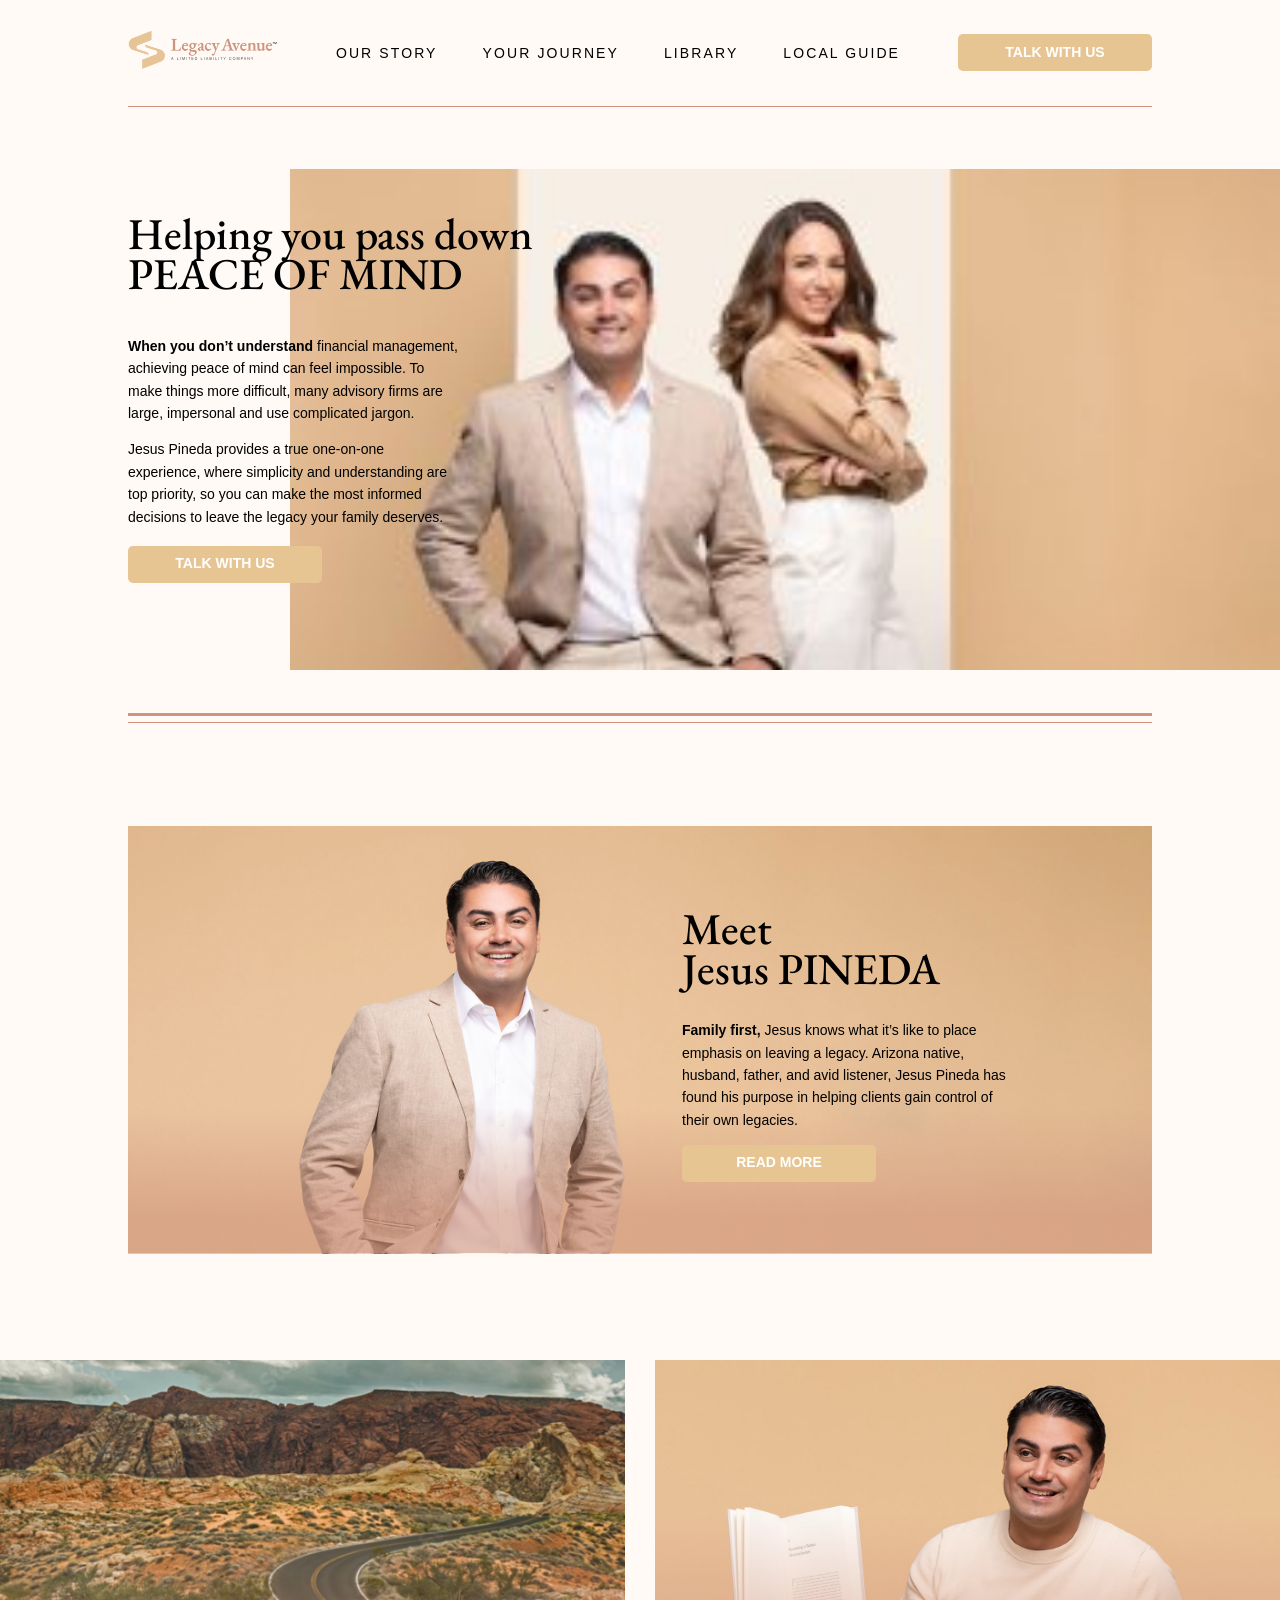
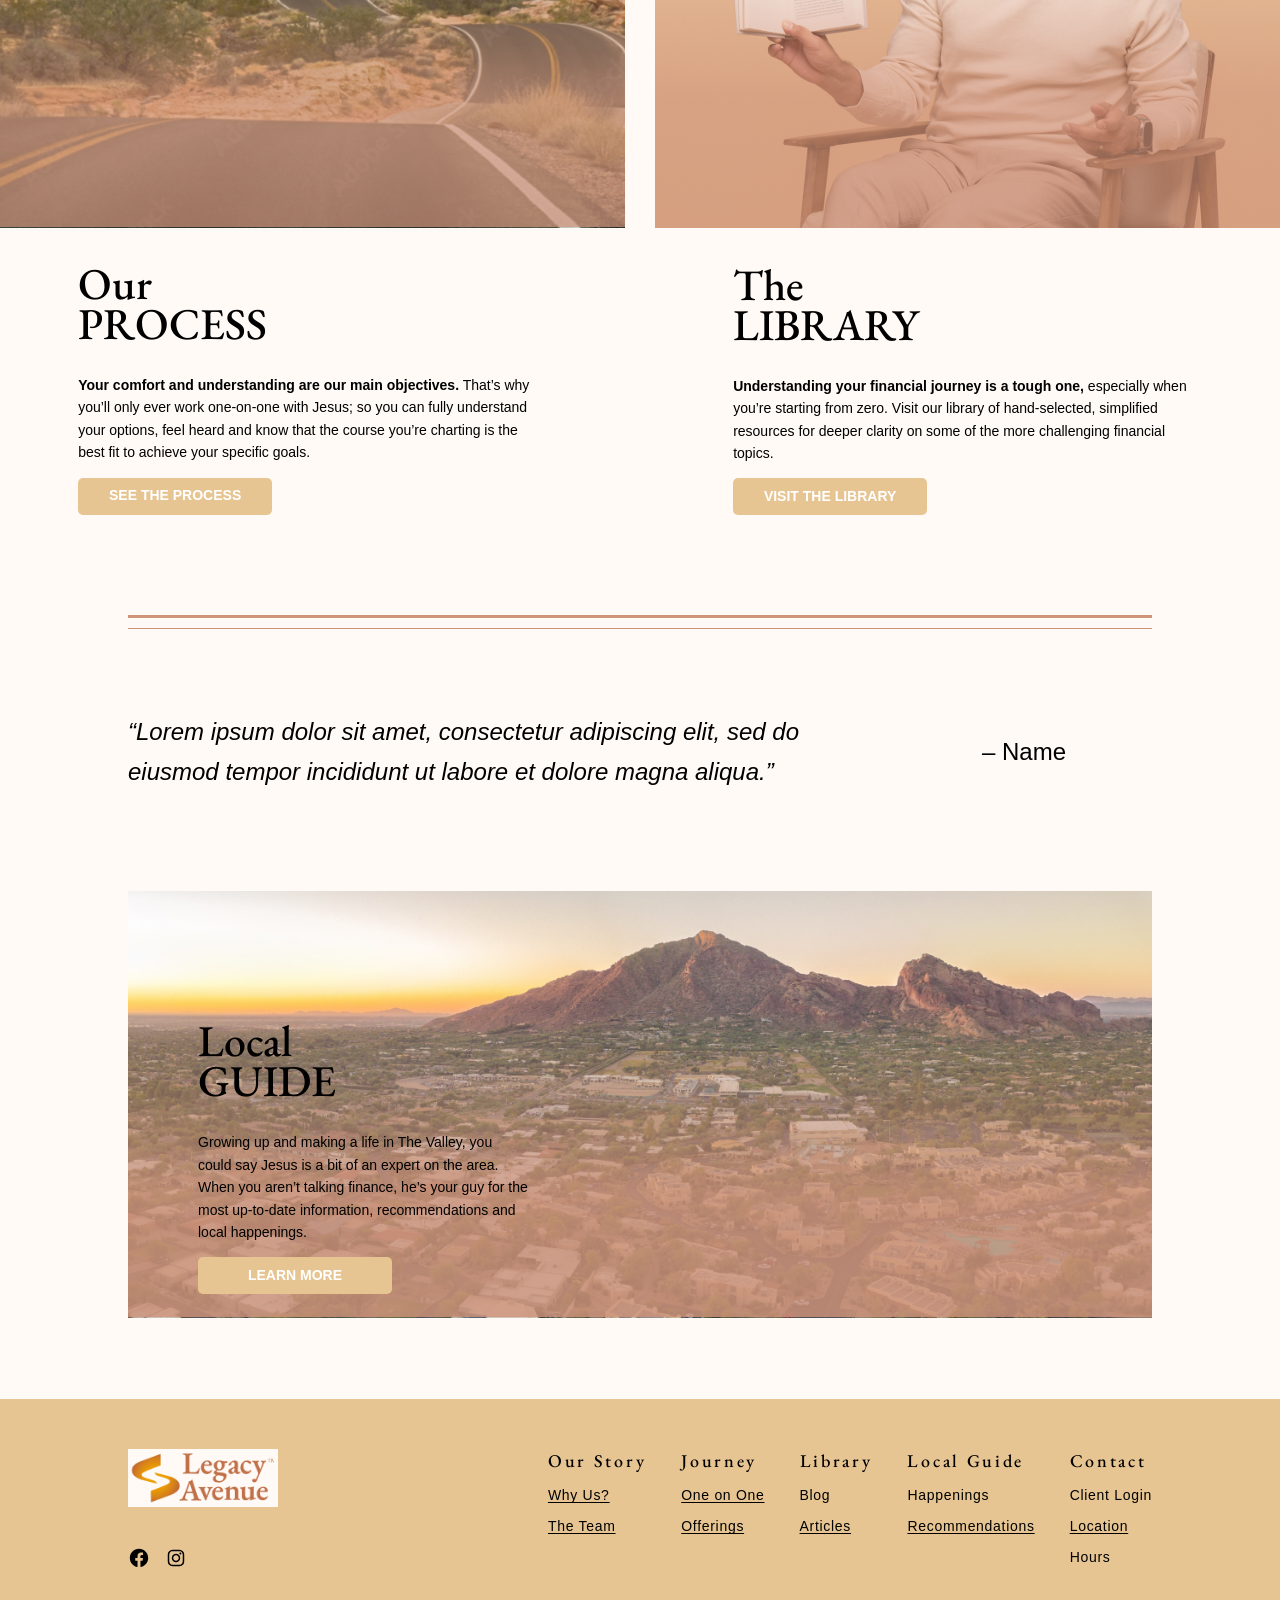
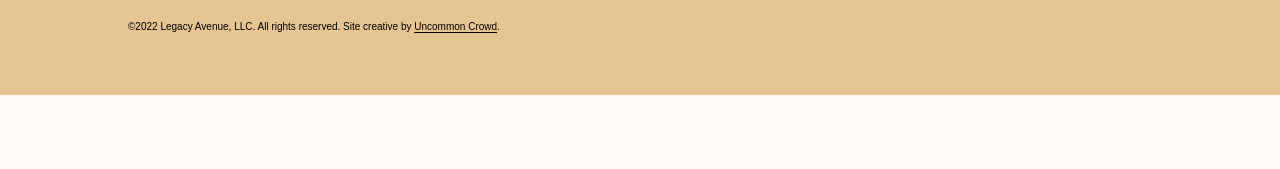
==== wp-content/themes/legacy-avenue/_proofs/index.html @ 0c414d1c "Pull DB and add page content HTML files into /_proofs/" ====
<!DOCTYPE html>
<html lang="en-US"><head>
<meta http-equiv="content-type" content="text/html; charset=UTF-8">
	<meta charset="UTF-8">
	<meta name="viewport" content="width=device-width, initial-scale=1">
<meta name="robots" content="max-image-preview:large">
<title>Legacy Avenue</title>

<link rel="preconnect" href="https://fonts.googleapis.com">
<link rel="preconnect" href="https://fonts.gstatic.com" crossorigin>
<link href="https://fonts.googleapis.com/css2?family=EB+Garamond:wght@400;500;600&display=swap" rel="stylesheet">

<link rel="alternate" type="application/rss+xml" title="Legacy Avenue » Feed" href="/feed/">
<link rel="alternate" type="application/rss+xml" title="Legacy Avenue » Comments Feed" href="/comments/feed/">
<script>
window._wpemojiSettings = {"baseUrl":"https:\/\/s.w.org\/images\/core\/emoji\/14.0.0\/72x72\/","ext":".png","svgUrl":"https:\/\/s.w.org\/images\/core\/emoji\/14.0.0\/svg\/","svgExt":".svg","source":{"concatemoji":"\/wp-includes\/js\/wp-emoji-release.min.js?ver=6.1.1"}};
/*! This file is auto-generated */
!function(e,a,t){var n,r,o,i=a.createElement("canvas"),p=i.getContext&&i.getContext("2d");function s(e,t){var a=String.fromCharCode,e=(p.clearRect(0,0,i.width,i.height),p.fillText(a.apply(this,e),0,0),i.toDataURL());return p.clearRect(0,0,i.width,i.height),p.fillText(a.apply(this,t),0,0),e===i.toDataURL()}function c(e){var t=a.createElement("script");t.src=e,t.defer=t.type="text/javascript",a.getElementsByTagName("head")[0].appendChild(t)}for(o=Array("flag","emoji"),t.supports={everything:!0,everythingExceptFlag:!0},r=0;r<o.length;r++)t.supports[o[r]]=function(e){if(p&&p.fillText)switch(p.textBaseline="top",p.font="600 32px Arial",e){case"flag":return s([127987,65039,8205,9895,65039],[127987,65039,8203,9895,65039])?!1:!s([55356,56826,55356,56819],[55356,56826,8203,55356,56819])&&!s([55356,57332,56128,56423,56128,56418,56128,56421,56128,56430,56128,56423,56128,56447],[55356,57332,8203,56128,56423,8203,56128,56418,8203,56128,56421,8203,56128,56430,8203,56128,56423,8203,56128,56447]);case"emoji":return!s([129777,127995,8205,129778,127999],[129777,127995,8203,129778,127999])}return!1}(o[r]),t.supports.everything=t.supports.everything&&t.supports[o[r]],"flag"!==o[r]&&(t.supports.everythingExceptFlag=t.supports.everythingExceptFlag&&t.supports[o[r]]);t.supports.everythingExceptFlag=t.supports.everythingExceptFlag&&!t.supports.flag,t.DOMReady=!1,t.readyCallback=function(){t.DOMReady=!0},t.supports.everything||(n=function(){t.readyCallback()},a.addEventListener?(a.addEventListener("DOMContentLoaded",n,!1),e.addEventListener("load",n,!1)):(e.attachEvent("onload",n),a.attachEvent("onreadystatechange",function(){"complete"===a.readyState&&t.readyCallback()})),(e=t.source||{}).concatemoji?c(e.concatemoji):e.wpemoji&&e.twemoji&&(c(e.twemoji),c(e.wpemoji)))}(window,document,window._wpemojiSettings);
</script><script src="index_files/wp-emoji-release.min.js" type="text/javascript" defer="defer"></script>
<style>
img.wp-smiley,
img.emoji {
	display: inline !important;
	border: none !important;
	box-shadow: none !important;
	height: 1em !important;
	width: 1em !important;
	margin: 0 0.07em !important;
	vertical-align: -0.1em !important;
	background: none !important;
	padding: 0 !important;
}
</style>
	<style id="wp-block-site-logo-inline-css">
.wp-block-site-logo{box-sizing:border-box;line-height:0}.wp-block-site-logo a{display:inline-block}.wp-block-site-logo.is-default-size img{width:120px;height:auto}.wp-block-site-logo img{height:auto;max-width:100%}.wp-block-site-logo a,.wp-block-site-logo img{border-radius:inherit}.wp-block-site-logo.aligncenter{margin-left:auto;margin-right:auto;text-align:center}.wp-block-site-logo.is-style-rounded{border-radius:9999px}
</style>
<style id="wp-block-list-inline-css">
ol,ul{box-sizing:border-box}ol.has-background,ul.has-background{padding:1.25em 2.375em}
ol,ul{padding-left: calc( 2 * var(--wp--custom--gap--horizontal) );}
</style>
<style id="wp-block-button-inline-css">
.wp-block-button__link{cursor:pointer;display:inline-block;text-align:center;word-break:break-word;box-sizing:border-box}.wp-block-button__link.aligncenter{text-align:center}.wp-block-button__link.alignright{text-align:right}:where(.wp-block-button__link){box-shadow:none;text-decoration:none;border-radius:9999px;padding:calc(.667em + 2px) calc(1.333em + 2px)}.wp-block-button[style*=text-decoration] .wp-block-button__link{text-decoration:inherit}.wp-block-buttons>.wp-block-button.has-custom-width{max-width:none}.wp-block-buttons>.wp-block-button.has-custom-width .wp-block-button__link{width:100%}.wp-block-buttons>.wp-block-button.has-custom-font-size .wp-block-button__link{font-size:inherit}.wp-block-buttons>.wp-block-button.wp-block-button__width-25{width:calc(25% - var(--wp--style--block-gap, .5em)*0.75)}.wp-block-buttons>.wp-block-button.wp-block-button__width-50{width:calc(50% - var(--wp--style--block-gap, .5em)*0.5)}.wp-block-buttons>.wp-block-button.wp-block-button__width-75{width:calc(75% - var(--wp--style--block-gap, .5em)*0.25)}.wp-block-buttons>.wp-block-button.wp-block-button__width-100{width:100%;flex-basis:100%}.wp-block-buttons.is-vertical>.wp-block-button.wp-block-button__width-25{width:25%}.wp-block-buttons.is-vertical>.wp-block-button.wp-block-button__width-50{width:50%}.wp-block-buttons.is-vertical>.wp-block-button.wp-block-button__width-75{width:75%}.wp-block-button.is-style-squared,.wp-block-button__link.wp-block-button.is-style-squared{border-radius:0}.wp-block-button.no-border-radius,.wp-block-button__link.no-border-radius{border-radius:0!important}.wp-block-button.is-style-outline>.wp-block-button__link,.wp-block-button .wp-block-button__link.is-style-outline{border:2px solid;padding:.667em 1.333em}.wp-block-button.is-style-outline>.wp-block-button__link:not(.has-text-color),.wp-block-button .wp-block-button__link.is-style-outline:not(.has-text-color){color:currentColor}.wp-block-button.is-style-outline>.wp-block-button__link:not(.has-background),.wp-block-button .wp-block-button__link.is-style-outline:not(.has-background){background-color:transparent;background-image:none}
.wp-block-button .wp-block-button__link{background-color: var(--wp--custom--button--color--background);border-radius: var(--wp--custom--button--border--radius);border-color: var(--wp--custom--button--border--color);border-width: var(--wp--custom--button--border--width);border-style: var(--wp--custom--button--border--style);color: var(--wp--custom--button--color--text);font-size: var(--wp--custom--button--typography--font-size);font-weight: var(--wp--custom--button--typography--font-weight);line-height: var(--wp--custom--button--typography--line-height);padding-top: var(--wp--custom--button--spacing--padding--top);padding-right: var(--wp--custom--button--spacing--padding--right);padding-bottom: var(--wp--custom--button--spacing--padding--bottom);padding-left: var(--wp--custom--button--spacing--padding--left);}
</style>
<style id="wp-block-buttons-inline-css">
.wp-block-buttons.is-vertical{flex-direction:column}.wp-block-buttons.is-vertical>.wp-block-button:last-child{margin-bottom:0}.wp-block-buttons>.wp-block-button{display:inline-block;margin:0}.wp-block-buttons.is-content-justification-left{justify-content:flex-start}.wp-block-buttons.is-content-justification-left.is-vertical{align-items:flex-start}.wp-block-buttons.is-content-justification-center{justify-content:center}.wp-block-buttons.is-content-justification-center.is-vertical{align-items:center}.wp-block-buttons.is-content-justification-right{justify-content:flex-end}.wp-block-buttons.is-content-justification-right.is-vertical{align-items:flex-end}.wp-block-buttons.is-content-justification-space-between{justify-content:space-between}.wp-block-buttons.aligncenter{text-align:center}.wp-block-buttons:not(.is-content-justification-space-between,.is-content-justification-right,.is-content-justification-left,.is-content-justification-center) .wp-block-button.aligncenter{margin-left:auto;margin-right:auto;width:100%}.wp-block-buttons[style*=text-decoration] .wp-block-button,.wp-block-buttons[style*=text-decoration] .wp-block-button__link{text-decoration:inherit}.wp-block-buttons.has-custom-font-size .wp-block-button__link{font-size:inherit}.wp-block-button.aligncenter{text-align:center}
</style>
<style id="wp-block-group-inline-css">
.wp-block-group{box-sizing:border-box}
</style>
<style id="wp-block-post-title-inline-css">
.wp-block-post-title{word-break:break-word;box-sizing:border-box}.wp-block-post-title a{display:inline-block}
.wp-block-post-title{font-size: var(--wp--preset--font-size--large);line-height: var(--wp--custom--heading--typography--line-height);margin-bottom: 0;}
</style>
<style id="wp-block-post-featured-image-inline-css">
.wp-block-post-featured-image{margin-left:0;margin-right:0}.wp-block-post-featured-image a{display:block}.wp-block-post-featured-image img{max-width:100%;width:100%;height:auto;vertical-align:bottom;box-sizing:border-box}.wp-block-post-featured-image.alignfull img,.wp-block-post-featured-image.alignwide img{width:100%}.wp-block-post-featured-image .wp-block-post-featured-image__overlay.has-background-dim{position:absolute;inset:0;background-color:#000}.wp-block-post-featured-image{position:relative}.wp-block-post-featured-image .wp-block-post-featured-image__overlay.has-background-gradient{background-color:transparent}.wp-block-post-featured-image .wp-block-post-featured-image__overlay.has-background-dim-0{opacity:0}.wp-block-post-featured-image .wp-block-post-featured-image__overlay.has-background-dim-10{opacity:.1}.wp-block-post-featured-image .wp-block-post-featured-image__overlay.has-background-dim-20{opacity:.2}.wp-block-post-featured-image .wp-block-post-featured-image__overlay.has-background-dim-30{opacity:.3}.wp-block-post-featured-image .wp-block-post-featured-image__overlay.has-background-dim-40{opacity:.4}.wp-block-post-featured-image .wp-block-post-featured-image__overlay.has-background-dim-50{opacity:.5}.wp-block-post-featured-image .wp-block-post-featured-image__overlay.has-background-dim-60{opacity:.6}.wp-block-post-featured-image .wp-block-post-featured-image__overlay.has-background-dim-70{opacity:.7}.wp-block-post-featured-image .wp-block-post-featured-image__overlay.has-background-dim-80{opacity:.8}.wp-block-post-featured-image .wp-block-post-featured-image__overlay.has-background-dim-90{opacity:.9}.wp-block-post-featured-image .wp-block-post-featured-image__overlay.has-background-dim-100{opacity:1}
</style>
<style id="wp-block-spacer-inline-css">
.wp-block-spacer{clear:both}
</style>
<style id="wp-block-comment-template-inline-css">
.wp-block-comment-template{margin-bottom:0;max-width:100%;list-style:none;padding:0}.wp-block-comment-template li{clear:both}.wp-block-comment-template ol{margin-bottom:0;max-width:100%;list-style:none;padding-left:2rem}.wp-block-comment-template.alignleft{float:left}.wp-block-comment-template.aligncenter{margin-left:auto;margin-right:auto;width:-moz-fit-content;width:fit-content}.wp-block-comment-template.alignright{float:right}
</style>
<style id="wp-block-comments-pagination-inline-css">
.wp-block-comments-pagination>.wp-block-comments-pagination-next,.wp-block-comments-pagination>.wp-block-comments-pagination-numbers,.wp-block-comments-pagination>.wp-block-comments-pagination-previous{margin-right:.5em;margin-bottom:.5em}.wp-block-comments-pagination>.wp-block-comments-pagination-next:last-child,.wp-block-comments-pagination>.wp-block-comments-pagination-numbers:last-child,.wp-block-comments-pagination>.wp-block-comments-pagination-previous:last-child{margin-right:0}.wp-block-comments-pagination .wp-block-comments-pagination-previous-arrow{margin-right:1ch;display:inline-block}.wp-block-comments-pagination .wp-block-comments-pagination-previous-arrow:not(.is-arrow-chevron){transform:scaleX(1)}.wp-block-comments-pagination .wp-block-comments-pagination-next-arrow{margin-left:1ch;display:inline-block}.wp-block-comments-pagination .wp-block-comments-pagination-next-arrow:not(.is-arrow-chevron){transform:scaleX(1)}.wp-block-comments-pagination.aligncenter{justify-content:center}
</style>
<style id="wp-block-post-comments-form-inline-css">
.wp-block-post-comments-form[style*=font-weight] :where(.comment-reply-title){font-weight:inherit}.wp-block-post-comments-form[style*=font-family] :where(.comment-reply-title){font-family:inherit}.wp-block-post-comments-form[class*=-font-size] :where(.comment-reply-title),.wp-block-post-comments-form[style*=font-size] :where(.comment-reply-title){font-size:inherit}.wp-block-post-comments-form[style*=line-height] :where(.comment-reply-title){line-height:inherit}.wp-block-post-comments-form[style*=font-style] :where(.comment-reply-title){font-style:inherit}.wp-block-post-comments-form[style*=letter-spacing] :where(.comment-reply-title){letter-spacing:inherit}.wp-block-post-comments-form input[type=submit]{box-shadow:none;cursor:pointer;display:inline-block;text-align:center;overflow-wrap:break-word}.wp-block-post-comments-form input:not([type=submit]),.wp-block-post-comments-form textarea{border:1px solid #949494;font-size:1em;font-family:inherit}.wp-block-post-comments-form input:not([type=submit]):not([type=checkbox]),.wp-block-post-comments-form textarea{padding:calc(.667em + 2px)}.wp-block-post-comments-form .comment-form input:not([type=submit]):not([type=checkbox]),.wp-block-post-comments-form .comment-form textarea{display:block;box-sizing:border-box;width:100%}.wp-block-post-comments-form .comment-form-author label,.wp-block-post-comments-form .comment-form-email label,.wp-block-post-comments-form .comment-form-url label{display:block;margin-bottom:.25em}.wp-block-post-comments-form .comment-form-cookies-consent{display:flex;gap:.25em}.wp-block-post-comments-form .comment-form-cookies-consent #wp-comment-cookies-consent{margin-top:.35em}.wp-block-post-comments-form .comment-reply-title{margin-bottom:0}.wp-block-post-comments-form .comment-reply-title :where(small){font-size:var(--wp--preset--font-size--medium,smaller);margin-left:.5em}
</style>
<style id="wp-block-image-inline-css">
.wp-block-image img{height:auto;max-width:100%;vertical-align:bottom}.wp-block-image.has-custom-border img,.wp-block-image img{box-sizing:border-box}.wp-block-image.aligncenter{text-align:center}.wp-block-image.alignfull img,.wp-block-image.alignwide img{height:auto;width:100%}.wp-block-image.aligncenter,.wp-block-image .aligncenter,.wp-block-image.alignleft,.wp-block-image .alignleft,.wp-block-image.alignright,.wp-block-image .alignright{display:table}.wp-block-image.aligncenter>figcaption,.wp-block-image .aligncenter>figcaption,.wp-block-image.alignleft>figcaption,.wp-block-image .alignleft>figcaption,.wp-block-image.alignright>figcaption,.wp-block-image .alignright>figcaption{display:table-caption;caption-side:bottom}.wp-block-image .alignleft{float:left;margin:.5em 1em .5em 0}.wp-block-image .alignright{float:right;margin:.5em 0 .5em 1em}.wp-block-image .aligncenter{margin-left:auto;margin-right:auto}.wp-block-image figcaption{margin-top:.5em;margin-bottom:1em}.wp-block-image.is-style-circle-mask img,.wp-block-image.is-style-rounded img,.wp-block-image .is-style-rounded img{border-radius:9999px}@supports ((-webkit-mask-image:none) or (mask-image:none)) or (-webkit-mask-image:none){.wp-block-image.is-style-circle-mask img{-webkit-mask-image:url('data:image/svg+xml;utf8,<svg viewBox="0 0 100 100" xmlns="http://www.w3.org/2000/svg"><circle cx="50" cy="50" r="50"/></svg>');mask-image:url('data:image/svg+xml;utf8,<svg viewBox="0 0 100 100" xmlns="http://www.w3.org/2000/svg"><circle cx="50" cy="50" r="50"/></svg>');mask-mode:alpha;-webkit-mask-repeat:no-repeat;mask-repeat:no-repeat;-webkit-mask-size:contain;mask-size:contain;-webkit-mask-position:center;mask-position:center;border-radius:0}}.wp-block-image :where(.has-border-color){border-style:solid}.wp-block-image :where([style*=border-top-color]){border-top-style:solid}.wp-block-image :where([style*=border-right-color]){border-right-style:solid}.wp-block-image :where([style*=border-bottom-color]){border-bottom-style:solid}.wp-block-image :where([style*=border-left-color]){border-left-style:solid}.wp-block-image :where([style*=border-width]){border-style:solid}.wp-block-image :where([style*=border-top-width]){border-top-style:solid}.wp-block-image :where([style*=border-right-width]){border-right-style:solid}.wp-block-image :where([style*=border-bottom-width]){border-bottom-style:solid}.wp-block-image :where([style*=border-left-width]){border-left-style:solid}.wp-block-image figure{margin:0}
</style>
<link rel="stylesheet" id="wp-block-social-links-css" href="index_files/style.min.css" media="all">
<style id="wp-block-heading-inline-css">
h1.has-background,h2.has-background,h3.has-background,h4.has-background,h5.has-background,h6.has-background{padding:1.25em 2.375em}
</style>
<style id="wp-block-paragraph-inline-css">
.is-small-text{font-size:.875em}.is-regular-text{font-size:1em}.is-large-text{font-size:2.25em}.is-larger-text{font-size:3em}.has-drop-cap:not(:focus):first-letter{float:left;font-size:8.4em;line-height:.68;font-weight:100;margin:.05em .1em 0 0;text-transform:uppercase;font-style:normal}p.has-drop-cap.has-background{overflow:hidden}p.has-background{padding:1.25em 2.375em}:where(p.has-text-color:not(.has-link-color)) a{color:inherit}
</style>
<style id="wp-block-library-inline-css">
:root{--wp-admin-theme-color:#007cba;--wp-admin-theme-color--rgb:0,124,186;--wp-admin-theme-color-darker-10:#006ba1;--wp-admin-theme-color-darker-10--rgb:0,107,161;--wp-admin-theme-color-darker-20:#005a87;--wp-admin-theme-color-darker-20--rgb:0,90,135;--wp-admin-border-width-focus:2px}@media (-webkit-min-device-pixel-ratio:2),(min-resolution:192dpi){:root{--wp-admin-border-width-focus:1.5px}}.wp-element-button{cursor:pointer}:root{--wp--preset--font-size--normal:16px;--wp--preset--font-size--huge:42px}:root .has-very-light-gray-background-color{background-color:#eee}:root .has-very-dark-gray-background-color{background-color:#313131}:root .has-very-light-gray-color{color:#eee}:root .has-very-dark-gray-color{color:#313131}:root .has-vivid-green-cyan-to-vivid-cyan-blue-gradient-background{background:linear-gradient(135deg,#00d084,#0693e3)}:root .has-purple-crush-gradient-background{background:linear-gradient(135deg,#34e2e4,#4721fb 50%,#ab1dfe)}:root .has-hazy-dawn-gradient-background{background:linear-gradient(135deg,#faaca8,#dad0ec)}:root .has-subdued-olive-gradient-background{background:linear-gradient(135deg,#fafae1,#67a671)}:root .has-atomic-cream-gradient-background{background:linear-gradient(135deg,#fdd79a,#004a59)}:root .has-nightshade-gradient-background{background:linear-gradient(135deg,#330968,#31cdcf)}:root .has-midnight-gradient-background{background:linear-gradient(135deg,#020381,#2874fc)}.has-regular-font-size{font-size:1em}.has-larger-font-size{font-size:2.625em}.has-normal-font-size{font-size:var(--wp--preset--font-size--normal)}.has-huge-font-size{font-size:var(--wp--preset--font-size--huge)}.has-text-align-center{text-align:center}.has-text-align-left{text-align:left}.has-text-align-right{text-align:right}#end-resizable-editor-section{display:none}.aligncenter{clear:both}.items-justified-left{justify-content:flex-start}.items-justified-center{justify-content:center}.items-justified-right{justify-content:flex-end}.items-justified-space-between{justify-content:space-between}.screen-reader-text{border:0;clip:rect(1px,1px,1px,1px);clip-path:inset(50%);height:1px;margin:-1px;overflow:hidden;padding:0;position:absolute;width:1px;word-wrap:normal!important}.screen-reader-text:focus{background-color:#ddd;clip:auto!important;clip-path:none;color:#444;display:block;font-size:1em;height:auto;left:5px;line-height:normal;padding:15px 23px 14px;text-decoration:none;top:5px;width:auto;z-index:100000}html :where(.has-border-color){border-style:solid}html :where([style*=border-top-color]){border-top-style:solid}html :where([style*=border-right-color]){border-right-style:solid}html :where([style*=border-bottom-color]){border-bottom-style:solid}html :where([style*=border-left-color]){border-left-style:solid}html :where([style*=border-width]){border-style:solid}html :where([style*=border-top-width]){border-top-style:solid}html :where([style*=border-right-width]){border-right-style:solid}html :where([style*=border-bottom-width]){border-bottom-style:solid}html :where([style*=border-left-width]){border-left-style:solid}html :where(img[class*=wp-image-]){height:auto;max-width:100%}figure{margin:0 0 1em}
</style>
<style id="global-styles-inline-css">
body{--wp--preset--color--black: #000000;--wp--preset--color--cyan-bluish-gray: #abb8c3;--wp--preset--color--white: #ffffff;--wp--preset--color--pale-pink: #f78da7;--wp--preset--color--vivid-red: #cf2e2e;--wp--preset--color--luminous-vivid-orange: #ff6900;--wp--preset--color--luminous-vivid-amber: #fcb900;--wp--preset--color--light-green-cyan: #7bdcb5;--wp--preset--color--vivid-green-cyan: #00d084;--wp--preset--color--pale-cyan-blue: #8ed1fc;--wp--preset--color--vivid-cyan-blue: #0693e3;--wp--preset--color--vivid-purple: #9b51e0;--wp--preset--color--primary: #000000;--wp--preset--color--secondary: #e7c593;--wp--preset--color--foreground: #000000;--wp--preset--color--background: #fffaf6;--wp--preset--color--tertiary: #d0947b;--wp--preset--gradient--vivid-cyan-blue-to-vivid-purple: linear-gradient(135deg,rgba(6,147,227,1) 0%,rgb(155,81,224) 100%);--wp--preset--gradient--light-green-cyan-to-vivid-green-cyan: linear-gradient(135deg,rgb(122,220,180) 0%,rgb(0,208,130) 100%);--wp--preset--gradient--luminous-vivid-amber-to-luminous-vivid-orange: linear-gradient(135deg,rgba(252,185,0,1) 0%,rgba(255,105,0,1) 100%);--wp--preset--gradient--luminous-vivid-orange-to-vivid-red: linear-gradient(135deg,rgba(255,105,0,1) 0%,rgb(207,46,46) 100%);--wp--preset--gradient--very-light-gray-to-cyan-bluish-gray: linear-gradient(135deg,rgb(238,238,238) 0%,rgb(169,184,195) 100%);--wp--preset--gradient--cool-to-warm-spectrum: linear-gradient(135deg,rgb(74,234,220) 0%,rgb(151,120,209) 20%,rgb(207,42,186) 40%,rgb(238,44,130) 60%,rgb(251,105,98) 80%,rgb(254,248,76) 100%);--wp--preset--gradient--blush-light-purple: linear-gradient(135deg,rgb(255,206,236) 0%,rgb(152,150,240) 100%);--wp--preset--gradient--blush-bordeaux: linear-gradient(135deg,rgb(254,205,165) 0%,rgb(254,45,45) 50%,rgb(107,0,62) 100%);--wp--preset--gradient--luminous-dusk: linear-gradient(135deg,rgb(255,203,112) 0%,rgb(199,81,192) 50%,rgb(65,88,208) 100%);--wp--preset--gradient--pale-ocean: linear-gradient(135deg,rgb(255,245,203) 0%,rgb(182,227,212) 50%,rgb(51,167,181) 100%);--wp--preset--gradient--electric-grass: linear-gradient(135deg,rgb(202,248,128) 0%,rgb(113,206,126) 100%);--wp--preset--gradient--midnight: linear-gradient(135deg,rgb(2,3,129) 0%,rgb(40,116,252) 100%);--wp--preset--duotone--dark-grayscale: url('#wp-duotone-dark-grayscale');--wp--preset--duotone--grayscale: url('#wp-duotone-grayscale');--wp--preset--duotone--purple-yellow: url('#wp-duotone-purple-yellow');--wp--preset--duotone--blue-red: url('#wp-duotone-blue-red');--wp--preset--duotone--midnight: url('#wp-duotone-midnight');--wp--preset--duotone--magenta-yellow: url('#wp-duotone-magenta-yellow');--wp--preset--duotone--purple-green: url('#wp-duotone-purple-green');--wp--preset--duotone--blue-orange: url('#wp-duotone-blue-orange');--wp--preset--font-size--small: 1rem;--wp--preset--font-size--medium: 1.5rem;--wp--preset--font-size--large: 1.75rem;--wp--preset--font-size--x-large: 2rem;--wp--preset--font-family--system-font: -apple-system, BlinkMacSystemFont, 'Segoe UI', Roboto, Oxygen-Sans, Ubuntu, Cantarell, 'Helvetica Neue', sans-serif;--wp--preset--font-family--arvo: Arvo, serif;--wp--preset--font-family--bodoni-moda: 'Bodoni Moda', serif;--wp--preset--font-family--cabin: Cabin, sans-serif;--wp--preset--font-family--chivo: Chivo, sans-serif;--wp--preset--font-family--courier-prime: 'Courier Prime', serif;--wp--preset--font-family--dm-sans: 'DM Sans', sans-serif;--wp--preset--font-family--domine: Domine, serif;--wp--preset--font-family--eb-garamond: 'EB Garamond', serif;--wp--preset--font-family--fira-sans: 'Fira Sans', sans-serif;--wp--preset--font-family--helvetica-neue: 'Helvetica Neue','Helvetica', 'Arial', sans-serif;--wp--preset--font-family--ibm-plex-mono: 'IBM Plex Mono', monospace;--wp--preset--font-family--inter: Inter, sans-serif;--wp--preset--font-family--josefin-sans: 'Josefin Sans', sans-serif;--wp--preset--font-family--libre-baskerville: 'Libre Baskerville', serif;--wp--preset--font-family--libre-franklin: 'Libre Franklin', sans-serif;--wp--preset--font-family--lora: Lora, serif;--wp--preset--font-family--merriweather: Merriweather, serif;--wp--preset--font-family--montserrat: Montserrat, sans-serif;--wp--preset--font-family--nunito: Nunito, sans-serif;--wp--preset--font-family--open-sans: 'Open Sans', sans-serif;--wp--preset--font-family--overpass: Overpass, sans-serif;--wp--preset--font-family--playfair-display: 'Playfair Display', serif;--wp--preset--font-family--poppins: Poppins, sans-serif;--wp--preset--font-family--raleway: Raleway, sans-serif;--wp--preset--font-family--red-hat-display: 'Red Hat Display', sans-serif;--wp--preset--font-family--roboto: Roboto, sans-serif;--wp--preset--font-family--roboto-slab: 'Roboto Slab', sans-serif;--wp--preset--font-family--rubik: Rubik, sans-serif;--wp--preset--font-family--source-sans-pro: 'Source Sans Pro', sans-serif;--wp--preset--font-family--source-serif-pro: 'Source Serif Pro', sans-serif;--wp--preset--font-family--space-mono: 'Space Mono', sans-serif;--wp--preset--font-family--work-sans: 'Work Sans', sans-serif;--wp--preset--spacing--20: 0.44rem;--wp--preset--spacing--30: 0.67rem;--wp--preset--spacing--40: 1rem;--wp--preset--spacing--50: 1.5rem;--wp--preset--spacing--60: 2.25rem;--wp--preset--spacing--70: 3.38rem;--wp--preset--spacing--80: 5.06rem;--wp--custom--alignment--aligned-max-width: 50%;--wp--custom--button--border--color: var(--wp--custom--color--primary);--wp--custom--button--border--radius: 4px;--wp--custom--button--border--style: solid;--wp--custom--button--border--width: 2px;--wp--custom--button--color--background: var(--wp--custom--color--primary);--wp--custom--button--color--text: var(--wp--custom--color--background);--wp--custom--button--hover--color--text: var(--wp--custom--color--background);--wp--custom--button--hover--color--background: var(--wp--custom--color--secondary);--wp--custom--button--hover--border--color: var(--wp--custom--color--secondary);--wp--custom--button--spacing--padding--top: 0.667em;--wp--custom--button--spacing--padding--bottom: 0.667em;--wp--custom--button--spacing--padding--left: 1.333em;--wp--custom--button--spacing--padding--right: 1.333em;--wp--custom--button--typography--font-size: var(--wp--custom--font-sizes--normal);--wp--custom--button--typography--font-weight: normal;--wp--custom--button--typography--line-height: 2;--wp--custom--button--outline--color--text: var(--wp--custom--color--primary);--wp--custom--button--outline--color--background: var(--wp--custom--color--background);--wp--custom--button--outline--border--color: var(--wp--custom--color--primary);--wp--custom--button--outline--hover--color--text: var(--wp--custom--color--background);--wp--custom--button--outline--hover--color--background: var(--wp--custom--color--secondary);--wp--custom--button--outline--hover--border--color: var(--wp--custom--color--primary);--wp--custom--color--foreground: var(--wp--preset--color--foreground);--wp--custom--color--background: var(--wp--preset--color--background);--wp--custom--color--primary: var(--wp--preset--color--primary);--wp--custom--color--secondary: var(--wp--preset--color--secondary);--wp--custom--color--tertiary: var(--wp--preset--color--tertiary);--wp--custom--font-sizes--x-small: 0.875rem;--wp--custom--font-sizes--normal: 1.125rem;--wp--custom--font-sizes--huge: 3rem;--wp--custom--form--padding: calc( 0.5 * var(--wp--custom--gap--horizontal) );--wp--custom--form--border--color: #EFEFEF;--wp--custom--form--border--radius: 0;--wp--custom--form--border--style: solid;--wp--custom--form--border--width: 2px;--wp--custom--form--checkbox--checked--content: "\2715";--wp--custom--form--checkbox--checked--font-size: var(--wp--custom--font-sizes--x-small);--wp--custom--form--checkbox--checked--position--left: 3px;--wp--custom--form--checkbox--checked--position--top: 3px;--wp--custom--form--checkbox--checked--sizing--height: 12px;--wp--custom--form--checkbox--checked--sizing--width: 12px;--wp--custom--form--checkbox--unchecked--content: "";--wp--custom--form--checkbox--unchecked--position--left: 0;--wp--custom--form--checkbox--unchecked--position--top: 0.2em;--wp--custom--form--checkbox--unchecked--sizing--height: 16px;--wp--custom--form--checkbox--unchecked--sizing--width: 16px;--wp--custom--form--color--background: transparent;--wp--custom--form--color--box-shadow: none;--wp--custom--form--color--text: inherit;--wp--custom--form--label--spacing--margin--bottom: var(--wp--custom--gap--baseline);--wp--custom--form--label--typography--font-size: var(--wp--custom--font-sizes--x-small);--wp--custom--form--label--typography--font-weight: normal;--wp--custom--form--label--typography--letter-spacing: normal;--wp--custom--form--label--typography--text-transform: none;--wp--custom--form--typography--font-size: var(--wp--custom--font-sizes--normal);--wp--custom--gallery--caption--font-size: var(--wp--preset--font-size--small);--wp--custom--body--typography--line-height: 1.6;--wp--custom--heading--typography--font-weight: 400;--wp--custom--heading--typography--line-height: 1.125;--wp--custom--latest-posts--meta--color--text: var(--wp--custom--color--primary);--wp--custom--layout--content-size: 620px;--wp--custom--gap--baseline: 15px;--wp--custom--gap--horizontal: min(30px, 5vw);--wp--custom--gap--vertical: min(30px, 5vw);--wp--custom--navigation--submenu--border--color: var(--wp--custom--color--primary);--wp--custom--navigation--submenu--border--radius: var(--wp--custom--form--border--radius);--wp--custom--navigation--submenu--border--style: var(--wp--custom--form--border--style);--wp--custom--navigation--submenu--border--width: var(--wp--custom--form--border--width);--wp--custom--navigation--submenu--color--background: var(--wp--custom--color--background);--wp--custom--navigation--submenu--color--text: var(--wp--custom--color--foreground);--wp--custom--paragraph--dropcap--margin: .1em .1em 0 0;--wp--custom--paragraph--dropcap--typography--font-size: 110px;--wp--custom--paragraph--dropcap--typography--font-weight: 400;--wp--custom--post-author--typography--font-weight: normal;--wp--custom--post-comment--typography--font-size: var(--wp--custom--font-sizes--normal);--wp--custom--post-comment--typography--line-height: var(--wp--custom--body--typography--line-height);--wp--custom--pullquote--citation--typography--font-size: var(--wp--custom--font-sizes--x-small);--wp--custom--pullquote--citation--typography--font-family: inherit;--wp--custom--pullquote--citation--typography--font-style: italic;--wp--custom--pullquote--citation--spacing--margin--top: var(--wp--custom--gap--vertical);--wp--custom--pullquote--typography--text-align: left;--wp--custom--quote--citation--typography--font-size: var(--wp--custom--font-sizes--x-small);--wp--custom--quote--citation--typography--font-style: italic;--wp--custom--quote--citation--typography--font-weight: 400;--wp--custom--quote--typography--text-align: left;--wp--custom--separator--opacity: 1;--wp--custom--separator--width: 150px;--wp--custom--table--figcaption--typography--font-size: var(--wp--custom--font-sizes--x-small);--wp--custom--video--caption--text-align: center;--wp--custom--video--caption--margin: var(--wp--custom--gap--vertical) auto;}body { margin: 0;--wp--style--global--content-size: 620px;--wp--style--global--wide-size: 1200px; }.wp-site-blocks > .alignleft { float: left; margin-right: 2em; }.wp-site-blocks > .alignright { float: right; margin-left: 2em; }.wp-site-blocks > .aligncenter { justify-content: center; margin-left: auto; margin-right: auto; }.wp-site-blocks > * { margin-block-start: 0; margin-block-end: 0; }.wp-site-blocks > * + * { margin-block-start: 15px; }body { --wp--style--block-gap: 15px; }body .is-layout-flow > *{margin-block-start: 0;margin-block-end: 0;}body .is-layout-flow > * + *{margin-block-start: 15px;margin-block-end: 0;}body .is-layout-constrained > *{margin-block-start: 0;margin-block-end: 0;}body .is-layout-constrained > * + *{margin-block-start: 15px;margin-block-end: 0;}body .is-layout-flex{gap: 15px;}body .is-layout-flow > .alignleft{float: left;margin-inline-start: 0;margin-inline-end: 2em;}body .is-layout-flow > .alignright{float: right;margin-inline-start: 2em;margin-inline-end: 0;}body .is-layout-flow > .aligncenter{margin-left: auto !important;margin-right: auto !important;}body .is-layout-constrained > .alignleft{float: left;margin-inline-start: 0;margin-inline-end: 2em;}body .is-layout-constrained > .alignright{float: right;margin-inline-start: 2em;margin-inline-end: 0;}body .is-layout-constrained > .aligncenter{margin-left: auto !important;margin-right: auto !important;}body .is-layout-constrained > :where(:not(.alignleft):not(.alignright):not(.alignfull)){max-width: var(--wp--style--global--content-size);margin-left: auto !important;margin-right: auto !important;}body .is-layout-constrained > .alignwide{max-width: var(--wp--style--global--wide-size);}body .is-layout-flex{display: flex;}body .is-layout-flex{flex-wrap: wrap;align-items: center;}body .is-layout-flex > *{margin: 0;}body{background-color: #fffaf6;color: var(--wp--preset--color--black);font-family: var(--wp--preset--font-family--helvetica-neue);font-size: 14px;line-height: 1.6;padding-top: 0px;padding-right: 0px;padding-bottom: 0px;padding-left: 0px;}a:where(:not(.wp-element-button)){color: var(--wp--preset--color--black);font-family: 'Helvetica Neue','Helvetica', 'Arial', sans-serif;font-style: normal;font-weight: 400;line-height: 1.6;text-decoration: underline;}a:where(:not(.wp-element-button)):hover{color: #000000;text-decoration: none;}a:where(:not(.wp-element-button)):focus{text-decoration: none;}a:where(:not(.wp-element-button)):active{text-decoration: none;}h1, h2, h3, h4, h5, h6{color: #000000;font-family: 'EB Garamond', serif;line-height: .9;}h1{font-size: var(--wp--custom--font-sizes--huge);font-weight: var(--wp--custom--heading--typography--font-weight);line-height: var(--wp--custom--heading--typography--line-height);margin-top: var(--wp--custom--gap--vertical);margin-bottom: var(--wp--custom--gap--vertical);}h2{font-size: var(--wp--preset--font-size--x-large);font-weight: var(--wp--custom--heading--typography--font-weight);line-height: var(--wp--custom--heading--typography--line-height);margin-top: var(--wp--custom--gap--vertical);margin-bottom: var(--wp--custom--gap--vertical);}h3{font-size: var(--wp--preset--font-size--large);font-weight: var(--wp--custom--heading--typography--font-weight);line-height: var(--wp--custom--heading--typography--line-height);margin-top: var(--wp--custom--gap--vertical);margin-bottom: var(--wp--custom--gap--vertical);}h4{font-size: var(--wp--preset--font-size--medium);font-weight: var(--wp--custom--heading--typography--font-weight);line-height: var(--wp--custom--heading--typography--line-height);margin-top: var(--wp--custom--gap--vertical);margin-bottom: var(--wp--custom--gap--vertical);}h5{font-size: var(--wp--custom--font-sizes--normal);font-weight: var(--wp--custom--heading--typography--font-weight);line-height: var(--wp--custom--heading--typography--line-height);margin-top: var(--wp--custom--gap--vertical);margin-bottom: var(--wp--custom--gap--vertical);}h6{font-size: var(--wp--preset--font-size--small);font-weight: var(--wp--custom--heading--typography--font-weight);line-height: var(--wp--custom--heading--typography--line-height);margin-top: var(--wp--custom--gap--vertical);margin-bottom: var(--wp--custom--gap--vertical);}.wp-element-button, .wp-block-button__link{background-color: #e7c593;border-radius: var(--wp--custom--button--border--radius);border-width: 0;color: var(--wp--preset--color--white);font-family: 'Helvetica Neue','Helvetica', 'Arial', sans-serif;font-size: 14px;font-style: normal;font-weight: 700;line-height: 1.1;padding-top: calc( var(--wp--custom--button--spacing--padding--top) + var(--wp--custom--button--border--width) );padding-right: calc( var(--wp--custom--button--spacing--padding--right) + var(--wp--custom--button--border--width) );padding-bottom: calc( var(--wp--custom--button--spacing--padding--bottom) + var(--wp--custom--button--border--width) );padding-left: calc( var(--wp--custom--button--spacing--padding--left) + var(--wp--custom--button--border--width) );text-decoration: none;}.has-black-color{color: var(--wp--preset--color--black) !important;}.has-cyan-bluish-gray-color{color: var(--wp--preset--color--cyan-bluish-gray) !important;}.has-white-color{color: var(--wp--preset--color--white) !important;}.has-pale-pink-color{color: var(--wp--preset--color--pale-pink) !important;}.has-vivid-red-color{color: var(--wp--preset--color--vivid-red) !important;}.has-luminous-vivid-orange-color{color: var(--wp--preset--color--luminous-vivid-orange) !important;}.has-luminous-vivid-amber-color{color: var(--wp--preset--color--luminous-vivid-amber) !important;}.has-light-green-cyan-color{color: var(--wp--preset--color--light-green-cyan) !important;}.has-vivid-green-cyan-color{color: var(--wp--preset--color--vivid-green-cyan) !important;}.has-pale-cyan-blue-color{color: var(--wp--preset--color--pale-cyan-blue) !important;}.has-vivid-cyan-blue-color{color: var(--wp--preset--color--vivid-cyan-blue) !important;}.has-vivid-purple-color{color: var(--wp--preset--color--vivid-purple) !important;}.has-primary-color{color: var(--wp--preset--color--primary) !important;}.has-secondary-color{color: var(--wp--preset--color--secondary) !important;}.has-foreground-color{color: var(--wp--preset--color--foreground) !important;}.has-background-color{color: var(--wp--preset--color--background) !important;}.has-tertiary-color{color: var(--wp--preset--color--tertiary) !important;}.has-black-background-color{background-color: var(--wp--preset--color--black) !important;}.has-cyan-bluish-gray-background-color{background-color: var(--wp--preset--color--cyan-bluish-gray) !important;}.has-white-background-color{background-color: var(--wp--preset--color--white) !important;}.has-pale-pink-background-color{background-color: var(--wp--preset--color--pale-pink) !important;}.has-vivid-red-background-color{background-color: var(--wp--preset--color--vivid-red) !important;}.has-luminous-vivid-orange-background-color{background-color: var(--wp--preset--color--luminous-vivid-orange) !important;}.has-luminous-vivid-amber-background-color{background-color: var(--wp--preset--color--luminous-vivid-amber) !important;}.has-light-green-cyan-background-color{background-color: var(--wp--preset--color--light-green-cyan) !important;}.has-vivid-green-cyan-background-color{background-color: var(--wp--preset--color--vivid-green-cyan) !important;}.has-pale-cyan-blue-background-color{background-color: var(--wp--preset--color--pale-cyan-blue) !important;}.has-vivid-cyan-blue-background-color{background-color: var(--wp--preset--color--vivid-cyan-blue) !important;}.has-vivid-purple-background-color{background-color: var(--wp--preset--color--vivid-purple) !important;}.has-primary-background-color{background-color: var(--wp--preset--color--primary) !important;}.has-secondary-background-color{background-color: var(--wp--preset--color--secondary) !important;}.has-foreground-background-color{background-color: var(--wp--preset--color--foreground) !important;}.has-background-background-color{background-color: var(--wp--preset--color--background) !important;}.has-tertiary-background-color{background-color: var(--wp--preset--color--tertiary) !important;}.has-black-border-color{border-color: var(--wp--preset--color--black) !important;}.has-cyan-bluish-gray-border-color{border-color: var(--wp--preset--color--cyan-bluish-gray) !important;}.has-white-border-color{border-color: var(--wp--preset--color--white) !important;}.has-pale-pink-border-color{border-color: var(--wp--preset--color--pale-pink) !important;}.has-vivid-red-border-color{border-color: var(--wp--preset--color--vivid-red) !important;}.has-luminous-vivid-orange-border-color{border-color: var(--wp--preset--color--luminous-vivid-orange) !important;}.has-luminous-vivid-amber-border-color{border-color: var(--wp--preset--color--luminous-vivid-amber) !important;}.has-light-green-cyan-border-color{border-color: var(--wp--preset--color--light-green-cyan) !important;}.has-vivid-green-cyan-border-color{border-color: var(--wp--preset--color--vivid-green-cyan) !important;}.has-pale-cyan-blue-border-color{border-color: var(--wp--preset--color--pale-cyan-blue) !important;}.has-vivid-cyan-blue-border-color{border-color: var(--wp--preset--color--vivid-cyan-blue) !important;}.has-vivid-purple-border-color{border-color: var(--wp--preset--color--vivid-purple) !important;}.has-primary-border-color{border-color: var(--wp--preset--color--primary) !important;}.has-secondary-border-color{border-color: var(--wp--preset--color--secondary) !important;}.has-foreground-border-color{border-color: var(--wp--preset--color--foreground) !important;}.has-background-border-color{border-color: var(--wp--preset--color--background) !important;}.has-tertiary-border-color{border-color: var(--wp--preset--color--tertiary) !important;}.has-vivid-cyan-blue-to-vivid-purple-gradient-background{background: var(--wp--preset--gradient--vivid-cyan-blue-to-vivid-purple) !important;}.has-light-green-cyan-to-vivid-green-cyan-gradient-background{background: var(--wp--preset--gradient--light-green-cyan-to-vivid-green-cyan) !important;}.has-luminous-vivid-amber-to-luminous-vivid-orange-gradient-background{background: var(--wp--preset--gradient--luminous-vivid-amber-to-luminous-vivid-orange) !important;}.has-luminous-vivid-orange-to-vivid-red-gradient-background{background: var(--wp--preset--gradient--luminous-vivid-orange-to-vivid-red) !important;}.has-very-light-gray-to-cyan-bluish-gray-gradient-background{background: var(--wp--preset--gradient--very-light-gray-to-cyan-bluish-gray) !important;}.has-cool-to-warm-spectrum-gradient-background{background: var(--wp--preset--gradient--cool-to-warm-spectrum) !important;}.has-blush-light-purple-gradient-background{background: var(--wp--preset--gradient--blush-light-purple) !important;}.has-blush-bordeaux-gradient-background{background: var(--wp--preset--gradient--blush-bordeaux) !important;}.has-luminous-dusk-gradient-background{background: var(--wp--preset--gradient--luminous-dusk) !important;}.has-pale-ocean-gradient-background{background: var(--wp--preset--gradient--pale-ocean) !important;}.has-electric-grass-gradient-background{background: var(--wp--preset--gradient--electric-grass) !important;}.has-midnight-gradient-background{background: var(--wp--preset--gradient--midnight) !important;}.has-small-font-size{font-size: var(--wp--preset--font-size--small) !important;}.has-medium-font-size{font-size: var(--wp--preset--font-size--medium) !important;}.has-large-font-size{font-size: var(--wp--preset--font-size--large) !important;}.has-x-large-font-size{font-size: var(--wp--preset--font-size--x-large) !important;}.has-system-font-font-family{font-family: var(--wp--preset--font-family--system-font) !important;}.has-arvo-font-family{font-family: var(--wp--preset--font-family--arvo) !important;}.has-bodoni-moda-font-family{font-family: var(--wp--preset--font-family--bodoni-moda) !important;}.has-cabin-font-family{font-family: var(--wp--preset--font-family--cabin) !important;}.has-chivo-font-family{font-family: var(--wp--preset--font-family--chivo) !important;}.has-courier-prime-font-family{font-family: var(--wp--preset--font-family--courier-prime) !important;}.has-dm-sans-font-family{font-family: var(--wp--preset--font-family--dm-sans) !important;}.has-domine-font-family{font-family: var(--wp--preset--font-family--domine) !important;}.has-eb-garamond-font-family{font-family: var(--wp--preset--font-family--eb-garamond) !important;}.has-fira-sans-font-family{font-family: var(--wp--preset--font-family--fira-sans) !important;}.has-helvetica-neue-font-family{font-family: var(--wp--preset--font-family--helvetica-neue) !important;}.has-ibm-plex-mono-font-family{font-family: var(--wp--preset--font-family--ibm-plex-mono) !important;}.has-inter-font-family{font-family: var(--wp--preset--font-family--inter) !important;}.has-josefin-sans-font-family{font-family: var(--wp--preset--font-family--josefin-sans) !important;}.has-libre-baskerville-font-family{font-family: var(--wp--preset--font-family--libre-baskerville) !important;}.has-libre-franklin-font-family{font-family: var(--wp--preset--font-family--libre-franklin) !important;}.has-lora-font-family{font-family: var(--wp--preset--font-family--lora) !important;}.has-merriweather-font-family{font-family: var(--wp--preset--font-family--merriweather) !important;}.has-montserrat-font-family{font-family: var(--wp--preset--font-family--montserrat) !important;}.has-nunito-font-family{font-family: var(--wp--preset--font-family--nunito) !important;}.has-open-sans-font-family{font-family: var(--wp--preset--font-family--open-sans) !important;}.has-overpass-font-family{font-family: var(--wp--preset--font-family--overpass) !important;}.has-playfair-display-font-family{font-family: var(--wp--preset--font-family--playfair-display) !important;}.has-poppins-font-family{font-family: var(--wp--preset--font-family--poppins) !important;}.has-raleway-font-family{font-family: var(--wp--preset--font-family--raleway) !important;}.has-red-hat-display-font-family{font-family: var(--wp--preset--font-family--red-hat-display) !important;}.has-roboto-font-family{font-family: var(--wp--preset--font-family--roboto) !important;}.has-roboto-slab-font-family{font-family: var(--wp--preset--font-family--roboto-slab) !important;}.has-rubik-font-family{font-family: var(--wp--preset--font-family--rubik) !important;}.has-source-sans-pro-font-family{font-family: var(--wp--preset--font-family--source-sans-pro) !important;}.has-source-serif-pro-font-family{font-family: var(--wp--preset--font-family--source-serif-pro) !important;}.has-space-mono-font-family{font-family: var(--wp--preset--font-family--space-mono) !important;}.has-work-sans-font-family{font-family: var(--wp--preset--font-family--work-sans) !important;}
</style>
<style id="core-block-supports-inline-css">
.wp-block-group.wp-container-3{justify-content:space-between;}.wp-block-group.wp-container-17{align-items:flex-start;}.wp-block-group.wp-container-18{flex-wrap:nowrap;align-items:flex-start;}.wp-block-group.wp-container-19{flex-wrap:nowrap;justify-content:flex-start;}
</style>
<link rel="stylesheet" id="contact-form-7-css" href="index_files/styles.css" media="all">
<link rel="stylesheet" id="blockbase-style-css" href="index_files/style.css" media="all">
<link rel="stylesheet" id="child-style-css" href="index_files/style_002.css" media="all">
<link rel="stylesheet" id="blockbase-ponyfill-css" href="index_files/ponyfill.css" media="all">
<link rel="https://api.w.org/" href="/wp-json/"><link rel="alternate" type="application/json" href="/wp-json/wp/v2/pages/64"><link rel="EditURI" type="application/rsd+xml" title="RSD" href="/xmlrpc.php?rsd">
<link rel="wlwmanifest" type="application/wlwmanifest+xml" href="/wp-includes/wlwmanifest.xml">
<meta name="generator" content="WordPress 6.1.1">
<link rel="canonical" href="/">
<link rel="shortlink" href="/">
<!-- <link rel="alternate" type="application/json+oembed" href="/wp-json/oembed/1.0/embed?url=http%3A%2F%2Fknown-flowers.flywheelsites.com%2F"> -->
<!-- <link rel="alternate" type="text/xml+oembed" href="/wp-json/oembed/1.0/embed?url=http%3A%2F%2Fknown-flowers.flywheelsites.com%2F&amp;format=xml"> -->
<link rel="icon" href="/wp-content/uploads/2022/11/Screen-Shot-2022-11-29-at-1.16.25-AM-150x67.png" sizes="32x32">
<link rel="icon" href="index_files/Screen-Shot-2022-11-29-at-1.16.25-AM.png" sizes="192x192">
<link rel="apple-touch-icon" href="index_files/Screen-Shot-2022-11-29-at-1.16.25-AM.png">
<meta name="msapplication-TileImage" content="/wp-content/uploads/2022/11/Screen-Shot-2022-11-29-at-1.16.25-AM.png">
</head>

<body class="home page-template-default page page-id-64 wp-custom-logo wp-embed-responsive"><div style="position: absolute !important; top: 0px !important; left: 0px !important; height: 0px !important; width: 0px !important;" data-lastpass-root=""><div data-lastpass-save="true"></div></div>
<svg xmlns="http://www.w3.org/2000/svg" viewBox="0 0 0 0" width="0" height="0" focusable="false" role="none" style="visibility: hidden; position: absolute; left: -9999px; overflow: hidden;"><defs><filter id="wp-duotone-dark-grayscale"><feColorMatrix color-interpolation-filters="sRGB" type="matrix" values=" .299 .587 .114 0 0 .299 .587 .114 0 0 .299 .587 .114 0 0 .299 .587 .114 0 0 "></feColorMatrix><feComponentTransfer color-interpolation-filters="sRGB"><feFuncR type="table" tableValues="0 0.49803921568627"></feFuncR><feFuncG type="table" tableValues="0 0.49803921568627"></feFuncG><feFuncB type="table" tableValues="0 0.49803921568627"></feFuncB><feFuncA type="table" tableValues="1 1"></feFuncA></feComponentTransfer><feComposite in2="SourceGraphic" operator="in"></feComposite></filter></defs></svg><svg xmlns="http://www.w3.org/2000/svg" viewBox="0 0 0 0" width="0" height="0" focusable="false" role="none" style="visibility: hidden; position: absolute; left: -9999px; overflow: hidden;"><defs><filter id="wp-duotone-grayscale"><feColorMatrix color-interpolation-filters="sRGB" type="matrix" values=" .299 .587 .114 0 0 .299 .587 .114 0 0 .299 .587 .114 0 0 .299 .587 .114 0 0 "></feColorMatrix><feComponentTransfer color-interpolation-filters="sRGB"><feFuncR type="table" tableValues="0 1"></feFuncR><feFuncG type="table" tableValues="0 1"></feFuncG><feFuncB type="table" tableValues="0 1"></feFuncB><feFuncA type="table" tableValues="1 1"></feFuncA></feComponentTransfer><feComposite in2="SourceGraphic" operator="in"></feComposite></filter></defs></svg><svg xmlns="http://www.w3.org/2000/svg" viewBox="0 0 0 0" width="0" height="0" focusable="false" role="none" style="visibility: hidden; position: absolute; left: -9999px; overflow: hidden;"><defs><filter id="wp-duotone-purple-yellow"><feColorMatrix color-interpolation-filters="sRGB" type="matrix" values=" .299 .587 .114 0 0 .299 .587 .114 0 0 .299 .587 .114 0 0 .299 .587 .114 0 0 "></feColorMatrix><feComponentTransfer color-interpolation-filters="sRGB"><feFuncR type="table" tableValues="0.54901960784314 0.98823529411765"></feFuncR><feFuncG type="table" tableValues="0 1"></feFuncG><feFuncB type="table" tableValues="0.71764705882353 0.25490196078431"></feFuncB><feFuncA type="table" tableValues="1 1"></feFuncA></feComponentTransfer><feComposite in2="SourceGraphic" operator="in"></feComposite></filter></defs></svg><svg xmlns="http://www.w3.org/2000/svg" viewBox="0 0 0 0" width="0" height="0" focusable="false" role="none" style="visibility: hidden; position: absolute; left: -9999px; overflow: hidden;"><defs><filter id="wp-duotone-blue-red"><feColorMatrix color-interpolation-filters="sRGB" type="matrix" values=" .299 .587 .114 0 0 .299 .587 .114 0 0 .299 .587 .114 0 0 .299 .587 .114 0 0 "></feColorMatrix><feComponentTransfer color-interpolation-filters="sRGB"><feFuncR type="table" tableValues="0 1"></feFuncR><feFuncG type="table" tableValues="0 0.27843137254902"></feFuncG><feFuncB type="table" tableValues="0.5921568627451 0.27843137254902"></feFuncB><feFuncA type="table" tableValues="1 1"></feFuncA></feComponentTransfer><feComposite in2="SourceGraphic" operator="in"></feComposite></filter></defs></svg><svg xmlns="http://www.w3.org/2000/svg" viewBox="0 0 0 0" width="0" height="0" focusable="false" role="none" style="visibility: hidden; position: absolute; left: -9999px; overflow: hidden;"><defs><filter id="wp-duotone-midnight"><feColorMatrix color-interpolation-filters="sRGB" type="matrix" values=" .299 .587 .114 0 0 .299 .587 .114 0 0 .299 .587 .114 0 0 .299 .587 .114 0 0 "></feColorMatrix><feComponentTransfer color-interpolation-filters="sRGB"><feFuncR type="table" tableValues="0 0"></feFuncR><feFuncG type="table" tableValues="0 0.64705882352941"></feFuncG><feFuncB type="table" tableValues="0 1"></feFuncB><feFuncA type="table" tableValues="1 1"></feFuncA></feComponentTransfer><feComposite in2="SourceGraphic" operator="in"></feComposite></filter></defs></svg><svg xmlns="http://www.w3.org/2000/svg" viewBox="0 0 0 0" width="0" height="0" focusable="false" role="none" style="visibility: hidden; position: absolute; left: -9999px; overflow: hidden;"><defs><filter id="wp-duotone-magenta-yellow"><feColorMatrix color-interpolation-filters="sRGB" type="matrix" values=" .299 .587 .114 0 0 .299 .587 .114 0 0 .299 .587 .114 0 0 .299 .587 .114 0 0 "></feColorMatrix><feComponentTransfer color-interpolation-filters="sRGB"><feFuncR type="table" tableValues="0.78039215686275 1"></feFuncR><feFuncG type="table" tableValues="0 0.94901960784314"></feFuncG><feFuncB type="table" tableValues="0.35294117647059 0.47058823529412"></feFuncB><feFuncA type="table" tableValues="1 1"></feFuncA></feComponentTransfer><feComposite in2="SourceGraphic" operator="in"></feComposite></filter></defs></svg><svg xmlns="http://www.w3.org/2000/svg" viewBox="0 0 0 0" width="0" height="0" focusable="false" role="none" style="visibility: hidden; position: absolute; left: -9999px; overflow: hidden;"><defs><filter id="wp-duotone-purple-green"><feColorMatrix color-interpolation-filters="sRGB" type="matrix" values=" .299 .587 .114 0 0 .299 .587 .114 0 0 .299 .587 .114 0 0 .299 .587 .114 0 0 "></feColorMatrix><feComponentTransfer color-interpolation-filters="sRGB"><feFuncR type="table" tableValues="0.65098039215686 0.40392156862745"></feFuncR><feFuncG type="table" tableValues="0 1"></feFuncG><feFuncB type="table" tableValues="0.44705882352941 0.4"></feFuncB><feFuncA type="table" tableValues="1 1"></feFuncA></feComponentTransfer><feComposite in2="SourceGraphic" operator="in"></feComposite></filter></defs></svg><svg xmlns="http://www.w3.org/2000/svg" viewBox="0 0 0 0" width="0" height="0" focusable="false" role="none" style="visibility: hidden; position: absolute; left: -9999px; overflow: hidden;"><defs><filter id="wp-duotone-blue-orange"><feColorMatrix color-interpolation-filters="sRGB" type="matrix" values=" .299 .587 .114 0 0 .299 .587 .114 0 0 .299 .587 .114 0 0 .299 .587 .114 0 0 "></feColorMatrix><feComponentTransfer color-interpolation-filters="sRGB"><feFuncR type="table" tableValues="0.098039215686275 1"></feFuncR><feFuncG type="table" tableValues="0 0.66274509803922"></feFuncG><feFuncB type="table" tableValues="0.84705882352941 0.41960784313725"></feFuncB><feFuncA type="table" tableValues="1 1"></feFuncA></feComponentTransfer><feComposite in2="SourceGraphic" operator="in"></feComposite></filter></defs></svg>
<a class="skip-link screen-reader-text" href="#wp--skip-link--target">Skip to content</a><div class="wp-site-blocks">
<header class="wp-block-template-part">
<div class="is-layout-constrained wp-block-group gapless-group header-contents">
<div class="is-content-justification-space-between is-layout-flex wp-container-3 wp-block-group alignfull site-header" style="padding-top:var(--wp--custom--gap--vertical);padding-bottom:var(--wp--custom--gap--vertical)">
<div class="is-layout-flex wp-block-group site-brand"><div class="wp-block-site-logo"><a href="/" class="custom-logo-link" rel="home" aria-current="page"><img loading="lazy" src="index_files/Screen-Shot-2022-11-22-at-12.33.46-AM.png" class="custom-logo" alt="Legacy Avenue" decoding="async" srcset="index_files/Screen-Shot-2022-11-22-at-12.33.46-AM.png 1080w, index_files/Screen-Shot-2022-11-22-at-12.33.46-AM-300x79.png 300w, index_files/Screen-Shot-2022-11-22-at-12.33.46-AM-1024x271.png 1024w, index_files/Screen-Shot-2022-11-22-at-12.33.46-AM-768x203.png 768w" sizes="(max-width: 64px) 100vw, 64px" width="64" height="16"></a></div>


<ul>
<li><a href="/our-story">Our Story</a></li>



<li><a href="/your-journey">Your Journey</a></li>



<li><a href="/library/" data-type="page">Library</a></li>



<li><a href="/local-guide/" data-type="page">Local Guide</a></li>
</ul>



<div class="is-layout-flex wp-block-buttons">
<div class="wp-block-button"><a class="wp-block-button__link wp-element-button" href="/contact-us">Talk with us</a></div>
</div>
</div>
</div>
</div>
</header>


<!-- <div class="is-layout-constrained wp-block-group">
<h2 class="wp-block-post-title">Home</h2>
</div>

 -->

<main class="is-layout-flow wp-block-group" id="wp--skip-link--target">


<div class="is-layout-constrained entry-content wp-block-post-content"><div class="home-hero">
<div class="home-hero-image-mobile mobile-only"><img loading="lazy" decoding="async" src="index_files/HomeLegacy-2-300x152.jpg" alt="" class="alignnone size-medium wp-image-65" srcset="index_files/HomeLegacy-2-300x152.jpg 300w, index_files/HomeLegacy-2-768x388.jpg 768w, index_files/HomeLegacy-2.jpg 990w" sizes="(max-width: 300px) 100vw, 300px" width="300" height="152"></div>
<div class="home-hero-text">
<h1>Helping you pass down<br>
	PEACE OF MIND</h1>
<p><b>When you don’t understand</b> financial management, achieving 
peace of mind can feel impossible. To make things more difficult, many 
advisory firms are large, impersonal and use complicated jargon.</p>
<p>Jesus Pineda provides a true one-on-one experience, where simplicity 
and understanding are top priority, so you can make the most informed 
decisions to leave the legacy your family deserves.</p>
<div class="wp-block-button"><a class="wp-block-button__link wp-element-button" href="/contact-us">Talk With Us</a></div>
<p></p></div>
<div class="home-hero-image-large large-only"><img decoding="async" loading="lazy" src="index_files/HomeLegacy-2.jpg" alt="" class="alignnone size-full wp-image-65" srcset="index_files/HomeLegacy-2.jpg 990w, index_files/HomeLegacy-2-300x152.jpg 300w, index_files/HomeLegacy-2-768x388.jpg 768w" sizes="(max-width: 990px) 100vw, 990px" width="990" height="500"></div>
</div>
<div class="meet" style="background-image: url(/wp-content/uploads/2022/12/MeetJesus-1.jpg)">
<div class="meet-image large-only"><img decoding="async" loading="lazy" src="index_files/MeetJesus-1.jpg" alt="" class="alignnone size-full wp-image-76" srcset="index_files/MeetJesus-1.jpg 1200w, index_files/MeetJesus-1-300x125.jpg 300w, index_files/MeetJesus-1-1024x428.jpg 1024w, index_files/MeetJesus-1-768x321.jpg 768w" sizes="(max-width: 1200px) 100vw, 1200px" width="1200" height="501"></div>
<div class="meet-text">
<h2>Meet<span class="heading-line"></span><br>
			Jesus PINEDA</h2>
<p><b>Family first,</b> Jesus knows what it’s like to place emphasis on 
leaving a legacy. Arizona native, husband, father, and avid listener, 
Jesus Pineda has found his purpose in helping clients gain control of 
their own legacies.</p>
<div class="wp-block-button"><a class="wp-block-button__link wp-element-button" href="/contact-us">Read More</a></div>
<p></p></div>
</div>
<div class="home-columns">
<div class="column" style="background-image: url(/wp-content/uploads/2022/12/AdobeStock_258010043_Preview-2.jpg); background-position: 90% 0%;">
<div class="image large-only"><img decoding="async" loading="lazy" src="index_files/AdobeStock_258010043_Preview-2.jpg" alt="" class="alignnone size-full wp-image-80" srcset="index_files/AdobeStock_258010043_Preview-2.jpg 735w, index_files/AdobeStock_258010043_Preview-2-300x224.jpg 300w" sizes="(max-width: 735px) 100vw, 735px" width="735" height="550"></div>
<div class="text">
<h2>Our<br>
				PROCESS</h2>
<p><b>Your comfort and understanding are our main objectives.</b> That’s
 why you’ll only ever work one-on-one with Jesus; so you can fully 
understand your options, feel heard and know that the course you’re 
charting is the best fit to achieve your specific goals.</p>
<div class="wp-block-button"><a class="wp-block-button__link wp-element-button" href="/contact-us">See the Process</a></div>
<p></p></div>
<p></p></div>
<div class="column" style="background-image: url(/wp-content/uploads/2022/12/mhollerLegacyAvenue2022_06-1.png); background-position: 40% 0%;">
<div class="image large-only"><img decoding="async" loading="lazy" src="index_files/mhollerLegacyAvenue2022_06-1.png" alt="" class="alignnone size-full wp-image-79" srcset="index_files/mhollerLegacyAvenue2022_06-1.png 735w, index_files/mhollerLegacyAvenue2022_06-1-300x225.png 300w" sizes="(max-width: 735px) 100vw, 735px" width="735" height="551"></div>
<div class="text">
<h2>The<br>
			LIBRARY</h2>
<p><b>Understanding your financial journey is a tough one,</b> 
especially when you’re starting from zero. Visit our library of 
hand-selected, simplified resources for deeper clarity on some of the 
more challenging financial topics.</p>
<div class="wp-block-button"><a class="wp-block-button__link wp-element-button" href="/contact-us">Visit the Library</a></div>
<p></p></div>
<p></p></div>
</div>
<div class="home-quote">
<div class="quote">
<p>“Lorem ipsum dolor sit amet, consectetur adipiscing elit, sed do eiusmod tempor incididunt ut labore et dolore magna aliqua.”</p>
<p></p></div>
<div class="author">
<p>– Name</p>
<p></p></div>
</div>
<div class="local-guide" style="background-image: url(/wp-content/uploads/2022/12/AdobeStock_176008762-1.jpg); background-position: 50% 0%;">
<div class="guide-image large-only"><img decoding="async" loading="lazy" src="index_files/AdobeStock_176008762-1.jpg" alt="" class="alignnone size-full wp-image-89" srcset="index_files/AdobeStock_176008762-1.jpg 1200w, index_files/AdobeStock_176008762-1-300x125.jpg 300w, index_files/AdobeStock_176008762-1-1024x427.jpg 1024w, index_files/AdobeStock_176008762-1-768x320.jpg 768w" sizes="(max-width: 1200px) 100vw, 1200px" width="1200" height="500"></div>
<div class="guide-text">
<h2>Local<br>
		GUIDE</h2>
<p>Growing up and making a life in The Valley, you could say Jesus is a 
bit of an expert on the area. When you aren’t talking finance, he’s your
 guy for the most up-to-date information, recommendations and local 
happenings.</p>
<div class="wp-block-button"><a class="wp-block-button__link wp-element-button" href="/contact-us">Learn More</a></div>
<p></p></div>
</div>
</div>
</main>



<div class="is-layout-constrained wp-block-group">
    
    <div style="height:60px" aria-hidden="true" class="wp-block-spacer"></div>
    
    
<div class="wp-block-comments-query-loop">
	

	

	

	
</div>
 

</div>


<footer class="site-footer-container wp-block-template-part">
<div class="is-content-justification-left is-nowrap is-layout-flex wp-container-19 wp-block-group">
<div class="is-nowrap is-layout-flex wp-container-18 wp-block-group alignwide footer-group">
<div class="is-layout-constrained wp-block-group logo-socials">
<figure class="wp-block-image size-full is-resized"><img decoding="async" loading="lazy" src="index_files/Screen-Shot-2022-11-29-at-1.16.25-AM.png" alt="" class="wp-image-28" width="150" height="50"></figure>



<ul class="is-layout-flex wp-block-social-links has-icon-color is-style-logos-only"><li style="color: #000000; " class="wp-social-link wp-social-link-facebook wp-block-social-link"><a href="https://www.google.com/" class="wp-block-social-link-anchor"><svg width="24" height="24" viewBox="0 0 24 24" version="1.1" xmlns="http://www.w3.org/2000/svg" aria-hidden="true" focusable="false"><path d="M12 2C6.5 2 2 6.5 2 12c0 5 3.7 9.1 8.4 9.9v-7H7.9V12h2.5V9.8c0-2.5 1.5-3.9 3.8-3.9 1.1 0 2.2.2 2.2.2v2.5h-1.3c-1.2 0-1.6.8-1.6 1.6V12h2.8l-.4 2.9h-2.3v7C18.3 21.1 22 17 22 12c0-5.5-4.5-10-10-10z"></path></svg><span class="wp-block-social-link-label screen-reader-text">Facebook</span></a></li>

<li style="color: #000000; " class="wp-social-link wp-social-link-instagram wp-block-social-link"><a href="https://www.google.com/" class="wp-block-social-link-anchor"><svg width="24" height="24" viewBox="0 0 24 24" version="1.1" xmlns="http://www.w3.org/2000/svg" aria-hidden="true" focusable="false"><path d="M12,4.622c2.403,0,2.688,0.009,3.637,0.052c0.877,0.04,1.354,0.187,1.671,0.31c0.42,0.163,0.72,0.358,1.035,0.673 c0.315,0.315,0.51,0.615,0.673,1.035c0.123,0.317,0.27,0.794,0.31,1.671c0.043,0.949,0.052,1.234,0.052,3.637 s-0.009,2.688-0.052,3.637c-0.04,0.877-0.187,1.354-0.31,1.671c-0.163,0.42-0.358,0.72-0.673,1.035 c-0.315,0.315-0.615,0.51-1.035,0.673c-0.317,0.123-0.794,0.27-1.671,0.31c-0.949,0.043-1.233,0.052-3.637,0.052 s-2.688-0.009-3.637-0.052c-0.877-0.04-1.354-0.187-1.671-0.31c-0.42-0.163-0.72-0.358-1.035-0.673 c-0.315-0.315-0.51-0.615-0.673-1.035c-0.123-0.317-0.27-0.794-0.31-1.671C4.631,14.688,4.622,14.403,4.622,12 s0.009-2.688,0.052-3.637c0.04-0.877,0.187-1.354,0.31-1.671c0.163-0.42,0.358-0.72,0.673-1.035 c0.315-0.315,0.615-0.51,1.035-0.673c0.317-0.123,0.794-0.27,1.671-0.31C9.312,4.631,9.597,4.622,12,4.622 M12,3 C9.556,3,9.249,3.01,8.289,3.054C7.331,3.098,6.677,3.25,6.105,3.472C5.513,3.702,5.011,4.01,4.511,4.511 c-0.5,0.5-0.808,1.002-1.038,1.594C3.25,6.677,3.098,7.331,3.054,8.289C3.01,9.249,3,9.556,3,12c0,2.444,0.01,2.751,0.054,3.711 c0.044,0.958,0.196,1.612,0.418,2.185c0.23,0.592,0.538,1.094,1.038,1.594c0.5,0.5,1.002,0.808,1.594,1.038 c0.572,0.222,1.227,0.375,2.185,0.418C9.249,20.99,9.556,21,12,21s2.751-0.01,3.711-0.054c0.958-0.044,1.612-0.196,2.185-0.418 c0.592-0.23,1.094-0.538,1.594-1.038c0.5-0.5,0.808-1.002,1.038-1.594c0.222-0.572,0.375-1.227,0.418-2.185 C20.99,14.751,21,14.444,21,12s-0.01-2.751-0.054-3.711c-0.044-0.958-0.196-1.612-0.418-2.185c-0.23-0.592-0.538-1.094-1.038-1.594 c-0.5-0.5-1.002-0.808-1.594-1.038c-0.572-0.222-1.227-0.375-2.185-0.418C14.751,3.01,14.444,3,12,3L12,3z M12,7.378 c-2.552,0-4.622,2.069-4.622,4.622S9.448,16.622,12,16.622s4.622-2.069,4.622-4.622S14.552,7.378,12,7.378z M12,15 c-1.657,0-3-1.343-3-3s1.343-3,3-3s3,1.343,3,3S13.657,15,12,15z M16.804,6.116c-0.596,0-1.08,0.484-1.08,1.08 s0.484,1.08,1.08,1.08c0.596,0,1.08-0.484,1.08-1.08S17.401,6.116,16.804,6.116z"></path></svg><span class="wp-block-social-link-label screen-reader-text">Instagram</span></a></li></ul>
</div>



<div class="is-layout-flex wp-container-17 wp-block-group footer-menu">
<div class="is-layout-constrained wp-block-group">
<h2>Our Story</h2>



<p><a href="/">Why Us?</a></p>



<p><a href="/">The Team</a></p>
</div>



<div class="is-layout-constrained wp-block-group">
<h2>Journey</h2>



<p><a href="/">One on One</a></p>



<p><a href="/">Offerings</a></p>
</div>



<div class="is-layout-constrained wp-block-group">
<h2>Library</h2>



<p>Blog</p>



<p><a href="/">Articles</a></p>
</div>



<div class="is-layout-constrained wp-block-group">
<h2>Local Guide</h2>



<p>Happenings</p>



<p><a href="/">Recommendations</a></p>
</div>



<div class="is-layout-constrained wp-block-group">
<h2>Contact</h2>



<p>Client Login</p>



<p><a href="/">Location</a></p>



<p>Hours</p>
</div>
</div>
</div>
</div>



<p>©2022 Legacy Avenue, LLC. All rights reserved. Site creative by <a href="/">Uncommon Crowd</a>.</p>
</footer>
</div>

		<style id="skip-link-styles">
		.skip-link.screen-reader-text {
			border: 0;
			clip: rect(1px,1px,1px,1px);
			clip-path: inset(50%);
			height: 1px;
			margin: -1px;
			overflow: hidden;
			padding: 0;
			position: absolute !important;
			width: 1px;
			word-wrap: normal !important;
		}

		.skip-link.screen-reader-text:focus {
			background-color: #eee;
			clip: auto !important;
			clip-path: none;
			color: #444;
			display: block;
			font-size: 1em;
			height: auto;
			left: 5px;
			line-height: normal;
			padding: 15px 23px 14px;
			text-decoration: none;
			top: 5px;
			width: auto;
			z-index: 100000;
		}
	</style>
		<script>
	( function() {
		var skipLinkTarget = document.querySelector( 'main' ),
			sibling,
			skipLinkTargetID,
			skipLink;

		// Early exit if a skip-link target can't be located.
		if ( ! skipLinkTarget ) {
			return;
		}

		// Get the site wrapper.
		// The skip-link will be injected in the beginning of it.
		sibling = document.querySelector( '.wp-site-blocks' );

		// Early exit if the root element was not found.
		if ( ! sibling ) {
			return;
		}

		// Get the skip-link target's ID, and generate one if it doesn't exist.
		skipLinkTargetID = skipLinkTarget.id;
		if ( ! skipLinkTargetID ) {
			skipLinkTargetID = 'wp--skip-link--target';
			skipLinkTarget.id = skipLinkTargetID;
		}

		// Create the skip link.
		skipLink = document.createElement( 'a' );
		skipLink.classList.add( 'skip-link', 'screen-reader-text' );
		skipLink.href = '#' + skipLinkTargetID;
		skipLink.innerHTML = 'Skip to content';

		// Inject the skip link.
		sibling.parentElement.insertBefore( skipLink, sibling );
	}() );
	</script><img src="index_files/Screen-Shot-2022-11-29-at-1.16.25-AM.png" style="visibility: hidden;">
	<script src="index_files/comment-reply.min.js" id="comment-reply-js"></script>
<script src="index_files/index_002.js" id="swv-js"></script>
<script id="contact-form-7-js-extra">
var wpcf7 = {"api":{"root":"\/wp-json\/","namespace":"contact-form-7\/v1"}};
</script>
<script src="index_files/index.js" id="contact-form-7-js"></script>


</body></html>
---- wp-content/themes/legacy-avenue/_proofs/index_files/style.min.css ----
.wp-block-social-links{box-sizing:border-box;padding-left:0;padding-right:0;text-indent:0;margin-left:0;background:none}.wp-block-social-links .wp-social-link a,.wp-block-social-links .wp-social-link a:hover{text-decoration:none;border-bottom:0;box-shadow:none}.wp-block-social-links .wp-social-link a{padding:.25em}.wp-block-social-links .wp-social-link svg{width:1em;height:1em}.wp-block-social-links .wp-social-link span:not(.screen-reader-text){margin-left:.5em;margin-right:.5em;font-size:.65em}.wp-block-social-links.has-small-icon-size{font-size:16px}.wp-block-social-links,.wp-block-social-links.has-normal-icon-size{font-size:24px}.wp-block-social-links.has-large-icon-size{font-size:36px}.wp-block-social-links.has-huge-icon-size{font-size:48px}.wp-block-social-links.aligncenter{justify-content:center;display:flex}.wp-block-social-links.alignright{justify-content:flex-end}.wp-block-social-link{display:block;border-radius:9999px;transition:transform .1s ease;height:auto}@media (prefers-reduced-motion:reduce){.wp-block-social-link{transition-duration:0s;transition-delay:0s}}.wp-block-social-link a{align-items:center;display:flex;line-height:0;transition:transform .1s ease}.wp-block-social-link:hover{transform:scale(1.1)}.wp-block-social-links .wp-block-social-link .wp-block-social-link-anchor,.wp-block-social-links .wp-block-social-link .wp-block-social-link-anchor:active,.wp-block-social-links .wp-block-social-link .wp-block-social-link-anchor:hover,.wp-block-social-links .wp-block-social-link .wp-block-social-link-anchor:visited,.wp-block-social-links .wp-block-social-link .wp-block-social-link-anchor svg{color:currentColor;fill:currentColor}.wp-block-social-links:not(.is-style-logos-only) .wp-social-link{background-color:#f0f0f0;color:#444}.wp-block-social-links:not(.is-style-logos-only) .wp-social-link-amazon{background-color:#f90;color:#fff}.wp-block-social-links:not(.is-style-logos-only) .wp-social-link-bandcamp{background-color:#1ea0c3;color:#fff}.wp-block-social-links:not(.is-style-logos-only) .wp-social-link-behance{background-color:#0757fe;color:#fff}.wp-block-social-links:not(.is-style-logos-only) .wp-social-link-codepen{background-color:#1e1f26;color:#fff}.wp-block-social-links:not(.is-style-logos-only) .wp-social-link-deviantart{background-color:#02e49b;color:#fff}.wp-block-social-links:not(.is-style-logos-only) .wp-social-link-dribbble{background-color:#e94c89;color:#fff}.wp-block-social-links:not(.is-style-logos-only) .wp-social-link-dropbox{background-color:#4280ff;color:#fff}.wp-block-social-links:not(.is-style-logos-only) .wp-social-link-etsy{background-color:#f45800;color:#fff}.wp-block-social-links:not(.is-style-logos-only) .wp-social-link-facebook{background-color:#1778f2;color:#fff}.wp-block-social-links:not(.is-style-logos-only) .wp-social-link-fivehundredpx{background-color:#000;color:#fff}.wp-block-social-links:not(.is-style-logos-only) .wp-social-link-flickr{background-color:#0461dd;color:#fff}.wp-block-social-links:not(.is-style-logos-only) .wp-social-link-foursquare{background-color:#e65678;color:#fff}.wp-block-social-links:not(.is-style-logos-only) .wp-social-link-github{background-color:#24292d;color:#fff}.wp-block-social-links:not(.is-style-logos-only) .wp-social-link-goodreads{background-color:#eceadd;color:#382110}.wp-block-social-links:not(.is-style-logos-only) .wp-social-link-google{background-color:#ea4434;color:#fff}.wp-block-social-links:not(.is-style-logos-only) .wp-social-link-instagram{background-color:#f00075;color:#fff}.wp-block-social-links:not(.is-style-logos-only) .wp-social-link-lastfm{background-color:#e21b24;color:#fff}.wp-block-social-links:not(.is-style-logos-only) .wp-social-link-linkedin{background-color:#0d66c2;color:#fff}.wp-block-social-links:not(.is-style-logos-only) .wp-social-link-mastodon{background-color:#3288d4;color:#fff}.wp-block-social-links:not(.is-style-logos-only) .wp-social-link-medium{background-color:#02ab6c;color:#fff}.wp-block-social-links:not(.is-style-logos-only) .wp-social-link-meetup{background-color:#f6405f;color:#fff}.wp-block-social-links:not(.is-style-logos-only) .wp-social-link-patreon{background-color:#ff424d;color:#fff}.wp-block-social-links:not(.is-style-logos-only) .wp-social-link-pinterest{background-color:#e60122;color:#fff}.wp-block-social-links:not(.is-style-logos-only) .wp-social-link-pocket{background-color:#ef4155;color:#fff}.wp-block-social-links:not(.is-style-logos-only) .wp-social-link-reddit{background-color:#ff4500;color:#fff}.wp-block-social-links:not(.is-style-logos-only) .wp-social-link-skype{background-color:#0478d7;color:#fff}.wp-block-social-links:not(.is-style-logos-only) .wp-social-link-snapchat{background-color:#fefc00;color:#fff;stroke:#000}.wp-block-social-links:not(.is-style-logos-only) .wp-social-link-soundcloud{background-color:#ff5600;color:#fff}.wp-block-social-links:not(.is-style-logos-only) .wp-social-link-spotify{background-color:#1bd760;color:#fff}.wp-block-social-links:not(.is-style-logos-only) .wp-social-link-telegram{background-color:#2aabee;color:#fff}.wp-block-social-links:not(.is-style-logos-only) .wp-social-link-tiktok{background-color:#000;color:#fff}.wp-block-social-links:not(.is-style-logos-only) .wp-social-link-tumblr{background-color:#011835;color:#fff}.wp-block-social-links:not(.is-style-logos-only) .wp-social-link-twitch{background-color:#6440a4;color:#fff}.wp-block-social-links:not(.is-style-logos-only) .wp-social-link-twitter{background-color:#1da1f2;color:#fff}.wp-block-social-links:not(.is-style-logos-only) .wp-social-link-vimeo{background-color:#1eb7ea;color:#fff}.wp-block-social-links:not(.is-style-logos-only) .wp-social-link-vk{background-color:#4680c2;color:#fff}.wp-block-social-links:not(.is-style-logos-only) .wp-social-link-wordpress{background-color:#3499cd;color:#fff}.wp-block-social-links:not(.is-style-logos-only) .wp-social-link-whatsapp{background-color:#25d366;color:#fff}.wp-block-social-links:not(.is-style-logos-only) .wp-social-link-yelp{background-color:#d32422;color:#fff}.wp-block-social-links:not(.is-style-logos-only) .wp-social-link-youtube{background-color:red;color:#fff}.wp-block-social-links.is-style-logos-only .wp-social-link{background:none}.wp-block-social-links.is-style-logos-only .wp-social-link a{padding:0}.wp-block-social-links.is-style-logos-only .wp-social-link svg{width:1.25em;height:1.25em}.wp-block-social-links.is-style-logos-only .wp-social-link-amazon{color:#f90}.wp-block-social-links.is-style-logos-only .wp-social-link-bandcamp{color:#1ea0c3}.wp-block-social-links.is-style-logos-only .wp-social-link-behance{color:#0757fe}.wp-block-social-links.is-style-logos-only .wp-social-link-codepen{color:#1e1f26}.wp-block-social-links.is-style-logos-only .wp-social-link-deviantart{color:#02e49b}.wp-block-social-links.is-style-logos-only .wp-social-link-dribbble{color:#e94c89}.wp-block-social-links.is-style-logos-only .wp-social-link-dropbox{color:#4280ff}.wp-block-social-links.is-style-logos-only .wp-social-link-etsy{color:#f45800}.wp-block-social-links.is-style-logos-only .wp-social-link-facebook{color:#1778f2}.wp-block-social-links.is-style-logos-only .wp-social-link-fivehundredpx{color:#000}.wp-block-social-links.is-style-logos-only .wp-social-link-flickr{color:#0461dd}.wp-block-social-links.is-style-logos-only .wp-social-link-foursquare{color:#e65678}.wp-block-social-links.is-style-logos-only .wp-social-link-github{color:#24292d}.wp-block-social-links.is-style-logos-only .wp-social-link-goodreads{color:#382110}.wp-block-social-links.is-style-logos-only .wp-social-link-google{color:#ea4434}.wp-block-social-links.is-style-logos-only .wp-social-link-instagram{color:#f00075}.wp-block-social-links.is-style-logos-only .wp-social-link-lastfm{color:#e21b24}.wp-block-social-links.is-style-logos-only .wp-social-link-linkedin{color:#0d66c2}.wp-block-social-links.is-style-logos-only .wp-social-link-mastodon{color:#3288d4}.wp-block-social-links.is-style-logos-only .wp-social-link-medium{color:#02ab6c}.wp-block-social-links.is-style-logos-only .wp-social-link-meetup{color:#f6405f}.wp-block-social-links.is-style-logos-only .wp-social-link-patreon{color:#ff424d}.wp-block-social-links.is-style-logos-only .wp-social-link-pinterest{color:#e60122}.wp-block-social-links.is-style-logos-only .wp-social-link-pocket{color:#ef4155}.wp-block-social-links.is-style-logos-only .wp-social-link-reddit{color:#ff4500}.wp-block-social-links.is-style-logos-only .wp-social-link-skype{color:#0478d7}.wp-block-social-links.is-style-logos-only .wp-social-link-snapchat{color:#fff;stroke:#000}.wp-block-social-links.is-style-logos-only .wp-social-link-soundcloud{color:#ff5600}.wp-block-social-links.is-style-logos-only .wp-social-link-spotify{color:#1bd760}.wp-block-social-links.is-style-logos-only .wp-social-link-telegram{color:#2aabee}.wp-block-social-links.is-style-logos-only .wp-social-link-tiktok{color:#000}.wp-block-social-links.is-style-logos-only .wp-social-link-tumblr{color:#011835}.wp-block-social-links.is-style-logos-only .wp-social-link-twitch{color:#6440a4}.wp-block-social-links.is-style-logos-only .wp-social-link-twitter{color:#1da1f2}.wp-block-social-links.is-style-logos-only .wp-social-link-vimeo{color:#1eb7ea}.wp-block-social-links.is-style-logos-only .wp-social-link-vk{color:#4680c2}.wp-block-social-links.is-style-logos-only .wp-social-link-whatsapp{color:#25d366}.wp-block-social-links.is-style-logos-only .wp-social-link-wordpress{color:#3499cd}.wp-block-social-links.is-style-logos-only .wp-social-link-yelp{color:#d32422}.wp-block-social-links.is-style-logos-only .wp-social-link-youtube{color:red}.wp-block-social-links.is-style-pill-shape .wp-social-link{width:auto}.wp-block-social-links.is-style-pill-shape .wp-social-link a{padding-left:.66667em;padding-right:.66667em}
---- wp-content/themes/legacy-avenue/_proofs/index_files/styles.css ----
.wpcf7 .screen-reader-response {
	position: absolute;
	overflow: hidden;
	clip: rect(1px, 1px, 1px, 1px);
	clip-path: inset(50%);
	height: 1px;
	width: 1px;
	margin: -1px;
	padding: 0;
	border: 0;
	word-wrap: normal !important;
}

.wpcf7 form .wpcf7-response-output {
	margin: 2em 0.5em 1em;
	padding: 0.2em 1em;
	border: 2px solid #00a0d2; /* Blue */
}

.wpcf7 form.init .wpcf7-response-output,
.wpcf7 form.resetting .wpcf7-response-output,
.wpcf7 form.submitting .wpcf7-response-output {
	display: none;
}

.wpcf7 form.sent .wpcf7-response-output {
	border-color: #46b450; /* Green */
}

.wpcf7 form.failed .wpcf7-response-output,
.wpcf7 form.aborted .wpcf7-response-output {
	border-color: #dc3232; /* Red */
}

.wpcf7 form.spam .wpcf7-response-output {
	border-color: #f56e28; /* Orange */
}

.wpcf7 form.invalid .wpcf7-response-output,
.wpcf7 form.unaccepted .wpcf7-response-output,
.wpcf7 form.payment-required .wpcf7-response-output {
	border-color: #ffb900; /* Yellow */
}

.wpcf7-form-control-wrap {
	position: relative;
}

.wpcf7-not-valid-tip {
	color: #dc3232; /* Red */
	font-size: 1em;
	font-weight: normal;
	display: block;
}

.use-floating-validation-tip .wpcf7-not-valid-tip {
	position: relative;
	top: -2ex;
	left: 1em;
	z-index: 100;
	border: 1px solid #dc3232;
	background: #fff;
	padding: .2em .8em;
	width: 24em;
}

.wpcf7-list-item {
	display: inline-block;
	margin: 0 0 0 1em;
}

.wpcf7-list-item-label::before,
.wpcf7-list-item-label::after {
	content: " ";
}

.wpcf7-spinner {
	visibility: hidden;
	display: inline-block;
	background-color: #23282d; /* Dark Gray 800 */
	opacity: 0.75;
	width: 24px;
	height: 24px;
	border: none;
	border-radius: 100%;
	padding: 0;
	margin: 0 24px;
	position: relative;
}

form.submitting .wpcf7-spinner {
	visibility: visible;
}

.wpcf7-spinner::before {
	content: '';
	position: absolute;
	background-color: #fbfbfc; /* Light Gray 100 */
	top: 4px;
	left: 4px;
	width: 6px;
	height: 6px;
	border: none;
	border-radius: 100%;
	transform-origin: 8px 8px;
	animation-name: spin;
	animation-duration: 1000ms;
	animation-timing-function: linear;
	animation-iteration-count: infinite;
}

@media (prefers-reduced-motion: reduce) {
	.wpcf7-spinner::before {
		animation-name: blink;
		animation-duration: 2000ms;
	}
}

@keyframes spin {
	from {
		transform: rotate(0deg);
	}

	to {
		transform: rotate(360deg);
	}
}

@keyframes blink {
	from {
		opacity: 0;
	}

	50% {
		opacity: 1;
	}

	to {
		opacity: 0;
	}
}

.wpcf7 input[type="file"] {
	cursor: pointer;
}

.wpcf7 input[type="file"]:disabled {
	cursor: default;
}

.wpcf7 .wpcf7-submit:disabled {
	cursor: not-allowed;
}

.wpcf7 input[type="url"],
.wpcf7 input[type="email"],
.wpcf7 input[type="tel"] {
	direction: ltr;
}
---- wp-content/themes/legacy-avenue/_proofs/index_files/style.css ----
/*
Theme Name: Blockbase
Theme URI: https://wordpress.com/theme/blockbase
Author: Automattic
Author URI: https://automattic.com/
Description: Blockbase is a simple theme that supports full-site editing. It comes with a set of minimal templates and design settings that can be manipulated through Global Styles. Use it to build something beautiful.
Requires at least: 6.1
Tested up to: 6.1
Requires PHP: 5.7
Version: 3.1.0
License: GNU General Public License v2 or later
License URI: http://www.gnu.org/licenses/gpl-2.0.html
Text Domain: blockbase
Tags: one-column, custom-colors, custom-menu, custom-logo, editor-style, featured-images, full-site-editing, block-patterns, rtl-language-support, theme-options, threaded-comments, translation-ready, wide-blocks, auto-loading-homepage

Blockbase WordPress Theme, (C) 2021 Automattic, Inc.
Blockbase is distributed under the terms of the GNU GPL.

This program is free software: you can redistribute it and/or modify
it under the terms of the GNU General Public License as published by
the Free Software Foundation, either version 2 of the License, or
(at your option) any later version.

This program is distributed in the hope that it will be useful,
but WITHOUT ANY WARRANTY; without even the implied warranty of
MERCHANTABILITY or FITNESS FOR A PARTICULAR PURPOSE. See the
GNU General Public License for more details.

*/
---- wp-content/themes/legacy-avenue/_proofs/index_files/style_002.css ----
/*
Theme Name:   	Blockbase Child
Theme URI:    	https://wordpress.org/themes/blockbase/
Description:  	Blockbase Child
Template:       blockbase
Version:        1.0.0
License:        GNU General Public License v2 or later
License URI:  	http://www.gnu.org/licenses/gpl-2.0.html
Tags: 			light, dark, two-columns, right-sidebar, responsive-layout, accessibility-ready
Text Domain:  	blockbase
*/

body {
	background-color: #FFFAF5;
}
/*Correct max width of page content*/
.wp-site-blocks {
	padding: 0 !important;
}
main {
	margin-top: 0 !important;
}

h1,
h2,
h3,
h4,
h5,
h6,
h1 a,
h2 a,
h3 a,
h4 a,
h5 a,
h6 a {
	font-family: 'EB Garamond';
	font-style: normal;
	font-weight: 500;
	line-height: 40px;
}
h2,
h3,
h4,
h5,
h6,
h2 a,
h3 a,
h4 a,
h5 a,
h6 a {
	font-size: 44px;
}
h1 {
	font-size: 32px;
	margin-bottom: 41px;
}
h2,
h3,
h4,
h5,
h6 {
	margin-bottom: 30px;
}
p {
	font-size: 14px;
	font-family: 'Helvetica';
	font-weight: 300;
}
@media screen and (min-width: 768px) {
	h1 {
		font-size: 44px;
	}
}
/*Buttons*/
a.button,
input[type="submit"],
.wp-block-button .wp-block-button__link {
	background-color: #E7C593; 
	min-width: 194px;
	min-height: 37px;
	color: #fff;
	font-family: 'Helvetica';
	font-style: normal;
	text-transform: uppercase;
	font-weight: 700;
	font-size: 14px;
	line-height: 16px;
	border: none;
	border-radius: 5px;
	-webkit-transition: background-color 100ms linear;
    -ms-transition: background-color 100ms linear;
    transition: background-color 100ms linear;
}
a.button,
.wp-block-button .wp-block-button__link:active,
.wp-block-button .wp-block-button__link:focus,
.wp-block-button .wp-block-button__link:hover,
input[type="submit"]:active,
input[type="submit"]:focus,
input[type="submit"]:hover { 
	background-color: #D0947B;
	cursor: pointer;
}

/*Form Styles*/
label {
	text-transform: uppercase;
	font-family: 'Helvetica';
	font-style: normal;
	font-weight: 300;
	font-size: 14px;
	line-height: 16px;
}
input:not([type="submit"]),
textarea {
	background-color: #ffffff !important;
	border: 1px solid #D0947B !important;
	width: 100%;
}

/*-----------*/
/*Page content restrictions*/
/*-----------*/
/* Full width | Class = full-width-section */

.home-columns,
.wide-columns,
.meet-team,
.product-wrapper,
.full-width-section {
	max-width: none !important;
}


/* 1200px max width | Class = normal-width-section */
header .header-contents,
footer>div,
footer>p,
.story-cta,
.journey-cta,
.product-header,
.product-gallery,
.home-quote,
.library-hero,
.guide-hero,
.library,
.library-quote,
.journey-quote,
.pagination,
.calendar,
.meet-team h2,
.home-hero .home-hero-text, 
.story-hero .story-hero-text,
.normal-width-section {
	max-width: 1200px !important;
	width: 80%;
	margin-left: auto;
	margin-right: auto;
}

/*-------------*/
/*Header Styles*/
/*-------------*/

/*Hide page title on default page template*/
.wp-block-group:has(h2.wp-block-post-title),
/*Hide empty block at bottom of page on default page template*/
.wp-block-group:has(.wp-block-spacer) {
	display: none;
}
/*Hide empty p tags that Wordpress puts in*/
p:empty{
  display: none;
}

@media screen and (min-width: 768px) {
	header .header-contents {
		margin: 0 auto 68px;
	}
	header .site-brand ul {
		flex-wrap: nowrap;
	}
}
header .header-contents {
	border-bottom: 1px solid #D0947B;
	margin: 0 auto 32px;
}
header .site-brand {
	width: 100%;
	justify-content: space-between;
}
header .site-brand img {
	width: 150px;
}
header .site-brand ul {
	display: flex;
	padding: 0;
	justify-content: space-around;
	flex-wrap: wrap;
}
header .site-brand ul li {
	list-style: none;
	margin-right: 25px;
	font-size: 14px;
	line-height: 16px;
}
header .site-brand ul li:last-of-type {
	margin-right: 0;
}
header .site-brand ul li a {
	text-decoration: none;
	padding: 10px;
	text-transform: uppercase;
	font-weight: 300;
	letter-spacing: 0.15em;
}
header .site-brand ul li a:hover, 
header .site-brand ul li a:focus, 
header .site-brand ul li a:active {
	text-decoration: underline;
}

/*-------------*/
/*Footer Styles*/
/*-------------*/
footer {
	background-color: #E7C593;
	padding: 50px 0px;
	margin-top: 0 !important;
}
footer .footer-group {
	width: 100%;
	display: flex;
	justify-content: space-between;
}
footer .logo-socials {
	max-width: 175px;
}
footer .logo-socials .wp-block-social-links {
	margin-top: 40px;
}
footer>p {
	margin-top: 50px;
	font-weight: 400;
	font-size: 10px;
	line-height: 14px;
}
footer h2 {
	font-family: 'EB Garamond';
	font-style: normal;
	font-weight: 500;
	font-size: 18px;
	line-height: 23px;
	letter-spacing: 0.15em;
}
footer .footer-menu p,
footer .footer-menu a {
	font-family: 'Helvetica';
	font-style: normal;
	font-weight: 300;
	font-size: 14px;
	line-height: 16px;
	letter-spacing: 0.05em;
}
footer .footer-menu .wp-block-group {
	margin-left: 20px;
}
footer .footer-menu .wp-block-group:first-of-type {
	margin-left: 0;
}
footer .wp-block-social-links.is-style-logos-only .wp-social-link svg {
	width: 22px;
	height: 22px;
}


/*************/
/*Specific Pages*/
/*************/

/*Home Page*/
.story-hero,
.home-hero {
	max-width: 100vw !important;
	position: relative;
}
.home-hero .home-hero-image-large {
	
}
.home-hero .mobile-only img {
	width: 100%;
}
.home-hero .home-hero-image-large,
.story-hero .story-hero-image-large {
	position: absolute;
	right: 0;
	top: 0;
}
.home-hero .home-hero-text,
.story-hero .story-hero-text {
	padding-bottom: 66px;
	border-bottom: 3px solid #D0947B;
	position: relative;
	z-index: 1;
	margin-bottom: 75px;
}
.home-hero .home-hero-text h1, 
.home-hero .home-hero-text h2, 
.home-hero .home-hero-text h3,
.story-hero .story-hero-text h1, 
.story-hero .story-hero-text h2, 
.story-hero .story-hero-text h3 {
	padding-top: 20px;
} 
.home-hero .home-hero-text .wp-block-button { 
	margin-top: 45px;
}
.home-hero-text::after,
.story-hero-text::after {
    position: absolute;
    height: 1px;
    width: 100%;
    content: '';
    background-color: #D0947B;
    bottom: -10px;
}
@media screen and (min-width: 768px) {
	.home-hero .home-hero-text,
	.story-hero .story-hero-text {
		padding-bottom: 130px;
		margin-bottom: 0;
	}
	.home-hero .home-hero-text .wp-block-button {
		margin-top: 18px;
	}
	.home-hero .home-hero-text h1, 
	.home-hero .home-hero-text h2, 
	.home-hero .home-hero-text h3,
	.story-hero .story-hero-text h1, 
	.story-hero .story-hero-text h2, 
	.story-hero .story-hero-text h3 {
		padding-top: 45px;
		max-width: 500px;
	}
	.story-hero .story-hero-text p {
		 max-width: 380px;
	}
	.home-hero .home-hero-text p {
		max-width: 330px;
	}
	.story-hero .columns {
		display: flex;
	}
	.story-hero .columns .hero-column {
		width: 50%;
		display: inline-block;
		max-width: 380px;
		margin-right: 50px;
	}
}
/*Meet Section*/
.meet {
	min-height: 600px;
	background-repeat: no-repeat;
    background-size: cover;
	background-position: 28% 0%;
	padding-top: 240px;
	position: relative;
	margin-bottom: 50px !important;
}
.meet-text {
	width: 80%;
	margin-left: auto;
	margin-right: auto;
	z-index: 1;
	position: relative;
}
.meet-text p:last-of-type {
	margin-bottom: 30px;
}
.meet::before {
	background: linear-gradient(180deg, rgba(208, 148, 123, 0) 3.35%, rgba(208, 148, 123, 0.6) 75.47%);
	position: absolute;
    width: 100%;
    height: 100%;
    content: '';
    left: 0px;
    bottom: 0px;
	max-height: 400px;
	z-index: 0;
}
@media screen and (max-width: 768px) { 
	.meet {
		padding-bottom: 58px;
	}
	.meet-text h2 {
		margin-bottom: 40px;
	}
	.meet-text p {
		margin-bottom: 30px;
	}
}
@media screen and (min-width: 768px) {
	.meet {
		min-height: unset;
		background-image: none !important;
		max-width: 1200px !important;
		margin: 0 auto 100px !important;
		width: 80%;
		position: relative;
		padding-top: 110px;
	}
	.meet::before {
		max-height: 150px;
		bottom: 7px;
	}
	.meet-text {
		position: absolute;
		right: 10em;
		top: 30%;
		max-width: 330px;
	}
}
/*2 Column Section*/
.home-columns {
	margin-bottom: 90px !important;
}
.home-columns .column {
	padding-top: 160px;
	padding-bottom: 45px;
}
.meet-team .wide-columns {
	margin-bottom: 75px !important;
}
.column:first-of-type {
}
.column {
	width: 100%;
	margin-bottom: 50px;
	background-repeat: no-repeat;
	background-size: cover;
	position: relative;
	
}
.column img {
	width: 100%;
}
.column .text,
.column .image {
	position: relative;
}
.column .text {
	width: 75%;
	margin-left: auto;
	margin-right: auto;
}
.column .text .wp-block-button {
	margin-top: 6px;
}
.home-columns .column::before,
.home-columns .column .image::before {
	position: absolute;
    width: 100%;
    height: 68%;
    content: '';
    background: linear-gradient(180deg, rgba(208, 148, 123, 0) 2.72%, rgba(208, 148, 123, 0.7) 61.14%);
    left: 0;
    bottom: 0px;
    max-height: 375px;
}
.narrow-columns {
	max-width: none !important;
}
.narrow-columns .column {
/*	padding-top: 0;*/
}
.narrow-columns span.member-title {
	display: block;
	font-family: 'Helvetica';
	font-style: normal;
	font-weight: 300;
	font-size: 16px;
	line-height: 22px;
}
.narrow-columns .column .text {
	width: 80%;
	padding-top: 55px;
}
.narrow-columns .column .text h3 {
	margin-top: 0;
	margin-bottom: 17px;
}
.narrow-columns .column img {
	width: 100%;
}
@media only screen and (min-width: 768px) {
	.home-columns {
		margin-bottom: 100px !important;
	}
	.home-columns .column {
		padding-bottom: 0;
		padding-top: 0;
		margin-bottom: 0;
	}
	.home-columns,
	.wide-columns {
		display: flex;
		justify-content: space-between;
	}
	.narrow-columns {
		max-width: 1200px !important;
		width: 80%;
		margin-left: auto;
		margin-right: auto;
		display: flex;
		justify-content: space-between;
	}
	.narrow-columns .column .text {
		width: 100%;
		padding-top: 0;
	}
	.narrow-columns .column .text h3 {
		margin-bottom: 30px;
	}
	.narrow-columns span.member-title {
		display: inline;
	}
	.column {
		width: calc(50% - 15px);
		background-image: none !important;
		padding: 0;
	}
	.wide-columns .column {
		margin-bottom: 0 !important;
	}
	.wide-columns .column:first-of-type .text {
		position: absolute;
		width: 50%;
		max-width: 510px;
		right: 0;
		top: 0;
	}
	.wide-columns .column:last-of-type .text {
		position: absolute;
		width: 50%;
		max-width: 510px;
		left: 0;
		top: 0;
	}
	.home-columns .column::before {
		display: none;
	}
	.home-columns .column .image::before { 
		bottom: 7px;
	}
}

.home-quote,
.journey-quote {
	padding-top: 70px;
}
.home-quote,
.library-quote,
.journey-quote {
	position: relative;
	margin-bottom: 100px !important;
}
@media screen and (min-width: 768px) {
	.home-quote,
	.library-quote,
	.journey-quote {
		display: flex;
		align-items: center;
		justify-content: space-between;
		margin-bottom: 75px !important;
	}
}
.library-quote {
	padding-bottom: 45px !important;
	border-bottom: 3px solid #D0947B;
}
.library-quote::before {
	content: '';
	position: absolute;
	width: 100%;
	height: 1px;
	background: #D0947B;
	bottom: -10px;
}
.home-quote {
	border-top: 3px solid #D0947B;
}
.home-quote::before {
	content: '';
	position: absolute;
	width: 100%;
	height: 1px;
	background: #D0947B;
	top: 10px;
}
.home-quote .quote,
.home-quote .author,
.library-quote .quote,
.library-quote .author,
.journey-quote .quote,
.journey-quote .author {
	width: 100%;
}
.home-quote .author p,
.library-quote .author p {
	font-size: 24px;
}
.journey-quote .author p {
	font-size: 20px;
}
.home-quote .author p,
.library-quote .author p,
.journey-quote .author p {
	font-family: 'Helvetica';
	font-style: normal;
	font-weight: 300;
	line-height: 40px;
}
.home-quote .quote p,
.library-quote .quote p,
.journey-quote .quote p {
	font-family: 'Helvetica';
	font-size: 24px;
	font-style: italic;
	font-weight: 400;
	line-height: 40px;

}
@media only screen and (min-width: 768px) {
	.home-quote .quote,
	.library-quote .quote,
	.journey-quote .quote {
		width: 75%;
	}
	.home-quote .author,
	.library-quote .author,
	.journey-quote .author {
		width: 25%;
		text-align: center;
	}
}
 
.local-guide {
	position: relative;
	margin-bottom: 75px !important;
	max-width: none !important;
	padding: 167px 10% 54px;
	background-size: cover;
	background-repeat: no-repeat;
}
.local-guide::before,
.local-guide .guide-image::before {
	position: absolute;
    width: 100%;
    height: 73%;
    content: '';
    background: linear-gradient(180deg, rgba(208, 148, 123, 0) 2.72%, rgba(208, 148, 123, 0.8) 61.14%);
    left: 0;
    bottom: 7px;
    max-height: 375px;
}
.local-guide::before {
	bottom: 0px;
}
.local-guide .guide-image img {
	width: 100%;
}
.local-guide .guide-text {
	position: relative;
}
.local-guide .guide-text h2,
.local-guide .guide-text p {
/*	color: #fff;*/
	margin-top: 0;
}
.local-guide .guide-text p:last-of-type {
	margin-bottom: 30px;
}
@media screen and (min-width: 768px) {
	.local-guide {
		max-width: 1200px !important;
		width: 80%;
		margin-left: auto;
		margin-right: auto;
		background-image: none !important;
		padding: 0;
	}
	.local-guide::before {
		display: none;
	}
	.local-guide .guide-text {
		position: absolute;
		top: 130px;
		left: 70px;
		max-width: 330px;
	}
}

/*Our Story Page*/
.meet-team {
	margin-top: 70px !important;
}
.meet-team h2 {
	margin: 30px auto 50px;
}
.lightbox {
	margin-bottom: 100px !important;
}
.story-cta,
.journey-cta {
	text-align: center;
	margin-bottom: 100px !important;
}
.story-cta p,
.journey-cta p {
	font-size: 22px;
	line-height: 22px;
	margin-bottom: 45px;
}

/*Your Journey Page*/
.timeline {
	max-width: 900px !important;
	margin-bottom: 75px !important;
}
.timeline ol {
	list-style: none;
	padding: 0;
}
.timeline li h2 {
	font-family: 'EB Garamond';
	font-style: normal;
	font-weight: 700;
	font-size: 64px;
	line-height: 84px;
	margin-bottom: 0;
	margin-top: 0;
}
.timeline li h3 {
	font-size: 18px;
	font-weight: 700;
	margin-top: 0;
}
.timeline li h3, 
.timeline li p {
	font-family: 'Helvetica';
	font-style: normal;
	line-height: 22px;
}
.timeline li p {
	max-width: 330px;
	font-size: 14px;
}
.timeline li {
	width: 100%;
}
.timeline li .item-content {
	width: 45%;
    padding-top: 10px;
    padding-bottom: 10px;
}
/*Odd numbers*/
.timeline li:nth-child(odd) .item-content {
	border-left: 1px solid #000;
	padding-left: 20px;
	margin-left: auto;
}
/*Even numbers*/
.timeline li:nth-child(even) p {
	margin-right: 0;
	margin-left: auto;
}
.timeline li:nth-child(even) .item-content {
	border-right: 1px solid #000;
	text-align: right;
	padding-right: 20px;
}
.product-header-wrapper {
	position: relative;
	margin-bottom: 50px !important;
}
.product-header {
	border-top: 3px solid #D0947B;
	position: relative;
	margin-top: 155px !important;
	padding-top: 115px;
}
.product-header::after {
	position: absolute;
    height: 1px;
    width: 100%;
    content: '';
    background-color: #D0947B;
    top: 10px;
}
.product-header .text {
	width: 75%;
	max-width: 800px;
}
.product-header .text p {
	max-width: 520px;
}
.product-header-wrapper .image {
	position: absolute;
	top: -120px;
	right: 0;
}
.product-gallery {
	margin-bottom: 100px !important;
	display: flex;
	justify-content: space-between;
	row-gap: 69px;
	column-gap: 28px;
	flex-wrap: wrap;
}
.product-gallery .product {
	max-width: 380px;
	text-align: center;
	padding: 60px 60px 30px;
	border: 1px solid #000000;
	position: relative;
}
.product-gallery .product p {
	text-align: left;
}
.product-gallery .product a {
	position: absolute;
	bottom: 0;
	left: 50%;
	transform: translate(-50%, 50%);
}

/*Library Page*/
.library-hero,
.guide-hero {
	position: relative;
	padding-bottom: 12px;
    border-bottom: 1px solid #D0947B;
	margin-bottom: 45px !important;
}
.library-hero .text,
.guide-hero .text {
	width: 75%;
	max-width: 840px;
	text-align: center;
	margin-left: auto;
	margin-right: auto;
	position: absolute;
	top: 50%;
	left: 50%;
	transform: translate(-50%, -50%);
}
.library {
	display: flex;
	column-gap: 60px;
	justify-content: space-between;
}
.library.guide {
	column-gap: unset;
}
.library .library-index {
	min-width: 100px;
}
.library .library-index ul {
	padding: 0;
	text-align: right;
	font-size: 16px;
	line-height: 35px;
	list-style: none;
}
.library .library-index ul a {
	text-decoration: none;
}
.library .library-index ul a:hover, 
.library .library-index ul a:active,
.library .library-index ul a:focus {
	text-decoration: none;
}
.library:not(.guide) .library-items {
	display: flex;
	flex-wrap: wrap;
	justify-content: space-between;
	row-gap: 64px;
}
.library.guide .library-items {
	display: flex;
	flex-wrap: wrap;
	justify-content: space-between;
	width: 100%;
}
.library ul.library-items  {
	list-style: none;
	padding: 0;
}
.library .library-items .library-item {
	max-width: 300px;
}
.library.guide .library-items .library-item {
	max-width: 350px;
}
.library-item .image img {
	width: 100%;
}
.library-item .title h2 {
	font-size: 32px;
	line-height: 42px;
	border-bottom: 1px solid #D0947B;
	padding-bottom: 10px;
	margin-bottom: 16px;
}
.library-item .excerpt p { 
	font-size: 12px;
	line-height: 22px;
}
.library-item .date p { 
	font-size: 12px;
	line-height: 22px;
	text-transform: uppercase;
}
.library-item .link a { 
	font-family: 'EB Garamond';
	font-size: 16px;
	line-height: 22px;
	text-decoration: none;
}
.library-item .link a:active,
.library-item .link a:hover, 
.library-item .link a:focus { 
	text-decoration: underline;
}
.pagination {
	text-align: center;
}
.calendar { }
/*--------------*/
/*Mobile Styles*/
/*--------------*/

/*General Helpers*/
@media only screen and (max-width: 768px) {
	.large-only {
		display: none;
	}
}
@media only screen and (min-width: 768px) {
	.mobile-only {
		display: none;
	}
}
/*Footer*/
@media only screen and (max-width: 768px) {
	footer {
		padding: 50px 40px;
	}
	footer .footer-group {
		flex-wrap: wrap !important;
		justify-content: center;
	}
	footer .logo-socials .wp-block-social-links {
		justify-content: center;
		margin-top: 40px;
		margin-bottom: 40px;
	}
	footer .logo-socials .wp-block-social-links li {
		display: flex !important;
	}
	footer .footer-menu .wp-block-group {
		margin-bottom: 40px;
		margin-left: 0;
		justify-content: space-between;
		width: 45%;
	}
	footer>p {
		text-align: center;
	}
}
---- wp-content/themes/legacy-avenue/_proofs/index_files/ponyfill.css ----
/**
 * Base
 * - Reset the browser
 */
body {
  -webkit-font-smoothing: antialiased;
  -moz-osx-font-smoothing: grayscale;
}

* {
  box-sizing: border-box;
}

pre {
  overflow: scroll;
}

/**
 * Breakpoints & Media Queries
 */
/**
*  Converts a hex value into the rgb equivalent.
*
* @param {string} hex - the hexadecimal value to convert
* @return {string} comma separated rgb values
*/
/**
 * Breakpoint mixins
 */
/**
 * Long content fade mixin
 *
 * Creates a fading overlay to signify that the content is longer
 * than the space allows.
 */
/**
 * Focus styles.
 */
/**
 * Applies editor left position to the selector passed as argument
 */
/**
 * Styles that are reused verbatim in a few places
 */
/**
 * Allows users to opt-out of animations via OS-level preferences.
 */
/**
 * Reset default styles for JavaScript UI based pages.
 * This is a WP-admin agnostic reset
 */
/**
 * Reset the WP Admin page styles for Gutenberg-like pages.
 */
@media (min-width: 480px) {
  .wp-block[data-align=left],
.wp-block[data-align=right],
.wp-site-blocks .alignleft,
.wp-site-blocks .alignright {
    max-width: var(--wp--custom--alignment--aligned-max-width);
  }
}
.aligncenter {
  text-align: center;
  display: block;
  margin-right: auto;
  margin-left: auto;
}

/*
 * Alignment styles - from TT2
 * These rules are temporary, and should not be relied on or
 * modified too heavily by themes or plugins that build on
 * Twenty Twenty-Two. These are meant to be a precursor to
 * a global solution provided by the Block Editor.
 *
 * Relevant issues:
 * https://github.com/WordPress/gutenberg/issues/35607
 * https://github.com/WordPress/gutenberg/issues/35884
 */
.wp-site-blocks,
body > .is-root-container,
.edit-post-visual-editor__post-title-wrapper,
.wp-block-group.alignfull,
.wp-block-group.has-background,
.wp-block-columns.alignfull.has-background,
.wp-block-cover.alignfull,
.is-root-container .wp-block[data-align=full] > .wp-block-group,
.is-root-container .wp-block[data-align=full] > .wp-block-columns.has-background,
.is-root-container .wp-block[data-align=full] > .wp-block-cover {
  padding-left: var(--wp--custom--gap--horizontal);
  padding-right: var(--wp--custom--gap--horizontal);
}

.wp-site-blocks .alignfull,
.wp-site-blocks > .wp-block-group.has-background,
.wp-site-blocks > .wp-block-cover,
.wp-site-blocks > .wp-block-template-part > .wp-block-group.has-background,
.wp-site-blocks > .wp-block-template-part > .wp-block-cover,
body > .is-root-container > .wp-block-cover,
body > .is-root-container > .wp-block-template-part > .wp-block-group.has-background,
body > .is-root-container > .wp-block-template-part > .wp-block-cover,
.is-root-container .wp-block[data-align=full] {
  margin-left: calc(-1 * var(--wp--custom--gap--horizontal)) !important;
  margin-right: calc(-1 * var(--wp--custom--gap--horizontal)) !important;
  max-width: unset;
  width: unset;
}

/* Blocks inside columns don't have negative margins. */
.wp-site-blocks .wp-block-columns .wp-block-column .alignfull,
.is-root-container .wp-block-columns .wp-block-column .wp-block[data-align=full],
.wp-site-blocks .alignfull:not(.wp-block-group) .alignfull,
.is-root-container .wp-block[data-align=full] > *:not(.wp-block-group) .wp-block[data-align=full] {
  margin-left: auto !important;
  margin-right: auto !important;
  width: inherit;
}

/* Spacing for group blocks with a background color. */
.wp-block-group.has-background {
  padding: var(--wp--custom--gap--vertical) var(--wp--custom--gap--horizontal);
}

.has-primary-background-color {
  background-color: var(--wp--custom--color--primary) !important;
}

.has-secondary-background-color {
  background-color: var(--wp--custom--color--secondary) !important;
}

.has-foreground-background-color {
  background-color: var(--wp--custom--color--foreground) !important;
}

.has-background-background-color {
  background-color: var(--wp--custom--color--background) !important;
}

.has-tertiary-background-color {
  background-color: var(--wp--custom--color--tertiary) !important;
}

.has-primary-color {
  color: var(--wp--custom--color--primary) !important;
}

.has-secondary-color {
  color: var(--wp--custom--color--secondary) !important;
}

.has-foreground-color {
  color: var(--wp--custom--color--foreground) !important;
}

.has-background-color {
  color: var(--wp--custom--color--background) !important;
}

.has-tertiary-color {
  color: var(--wp--custom--color--tertiary) !important;
}

@media (max-width: 599px) {
  .wp-site-blocks .site-header .site-brand {
    display: contents;
  }
  .wp-site-blocks .site-header .wp-block-site-logo {
    flex-basis: 100%;
    margin-bottom: calc(2 * var(--wp--custom--gap--vertical));
    margin-top: var(--wp--custom--gap--vertical);
    text-align: center;
  }
}

@media (max-width: 599px) {
  .wp-site-blocks .site-header-linear .site-words-stack-small {
    display: block;
  }
}

:root {
  --wpadmin-bar--height: 46px;
}

.wp-site-blocks {
  min-height: 100vh;
  display: flex;
  flex-direction: column;
}

.site-footer-container {
  margin-top: auto;
}

@media (min-width: 600px) {
  body.admin-bar {
    --wpadmin-bar--height: 32px;
  }
}
body.admin-bar .wp-site-blocks {
  min-height: calc(100vh - var(--wpadmin-bar--height));
}

.image-no-margin {
  margin: 0;
}
.image-no-margin * {
  vertical-align: bottom;
}

.has-background-no-padding.wp-block-columns.has-background {
  padding: 0;
}

.mt-0 {
  margin-top: 0 !important;
}

.gapless-group > * {
  margin-top: 0 !important;
}

/* 
Remove the normalized box-sizing: border-box when used with Woo's quantity field,
because Woo limits the field's width to 50px, 
which leaves no space for the context between 50px and 20px padding and the spinner arrows (that come from type=number)

See: https://github.com/Automattic/wp-calypso/issues/58958#issuecomment-1015263777
*/
.quantity .qty {
  box-sizing: content-box;
}

/**
 * Elements
 * - Styles for basic HTML elemants
 */
a,
.wp-block-navigation a {
  text-underline-offset: 0.15em;
}

a:not(.ab-item):not(.screen-reader-shortcut):active, a:not(.ab-item):not(.screen-reader-shortcut):focus {
  outline: 1px dotted currentcolor;
}

input.wp-block-search__input,
input[type=text],
input[type=email],
input[type=url],
input[type=password],
input[type=search],
input[type=number],
input[type=tel],
input[type=range],
input[type=date],
input[type=month],
input[type=week],
input[type=time],
input[type=datetime],
input[type=datetime-local],
input[type=color],
textarea,
select {
  background: var(--wp--custom--form--color--background);
  border: var(--wp--custom--form--border--width) var(--wp--custom--form--border--style) var(--wp--custom--form--border--color);
  border-radius: var(--wp--custom--form--border--radius);
  box-shadow: var(--wp--custom--form--color--box-shadow);
  color: var(--wp--custom--form--color--text);
  font-family: inherit;
  padding: var(--wp--custom--form--padding);
}
input.wp-block-search__input:focus,
input[type=text]:focus,
input[type=email]:focus,
input[type=url]:focus,
input[type=password]:focus,
input[type=search]:focus,
input[type=number]:focus,
input[type=tel]:focus,
input[type=range]:focus,
input[type=date]:focus,
input[type=month]:focus,
input[type=week]:focus,
input[type=time]:focus,
input[type=datetime]:focus,
input[type=datetime-local]:focus,
input[type=color]:focus,
textarea:focus,
select:focus {
  border-color: var(--custom--form--color--border);
  color: var(--wp--custom--form--color--text);
  outline: 1px dotted currentcolor;
  outline-offset: 2px;
}

input[type=checkbox]:focus,
input[type=submit]:focus,
button:focus {
  outline: 1px dotted currentcolor;
  outline-offset: 2px;
}
input[type=checkbox]::placeholder,
input[type=submit]::placeholder,
button::placeholder {
  color: var(--wp--custom--form--color--text);
  opacity: 0.66;
}

select {
  font-size: 100%;
}

textarea {
  width: 100%;
}

input[type=checkbox] + label {
  display: inline;
  margin-left: 0.5em;
  line-height: 1em;
}

.wp-block-button:not(.is-style-outline) > a.has-background {
  border-style: none;
}

.wp-block-calendar table caption {
  color: var(--wp--custom--color--primary);
}
.wp-block-calendar table th {
  background-color: var(--wp--custom--color--tertiary);
  border-color: var(--wp--custom--color--tertiary);
}
.wp-block-calendar table td {
  color: var(--wp--custom--color--primary);
  border-color: var(--wp--custom--color--tertiary);
}

.wp-block-gallery .blocks-gallery-image figcaption,
.wp-block-gallery .blocks-gallery-item figcaption {
  font-size: var(--wp--custom--gallery--caption--font-size);
}

.wp-block-image {
  /*
  From what I can tell the below are styles regularly used by themes
  to fix the image block.  I believe these should go into the block's
  default styles.  It's difficult to say how this will land, however
  based on discussion found in (many) related issues here:
  https://github.com/WordPress/gutenberg/issues/28923
  https://github.com/WordPress/gutenberg/issues/29506
  */
  text-align: center;
}

.wp-block-latest-posts .wp-block-latest-posts__post-date,
.wp-block-latest-posts .wp-block-latest-posts__post-author {
  color: var(--wp--custom--latest-posts--meta--color--text);
}

.wp-block-navigation .has-child .wp-block-navigation__submenu-container {
  background-color: var(--wp--custom--navigation--submenu--color--background);
  border: var(--wp--custom--navigation--submenu--border--width) var(--wp--custom--navigation--submenu--border--style) var(--wp--custom--navigation--submenu--border--color);
}
.wp-block-navigation .has-child .wp-block-navigation__submenu-container a {
  color: var(--wp--custom--navigation--submenu--color--text);
}
.wp-block-navigation.is-responsive:not(.has-background) .wp-block-navigation__responsive-container.is-menu-open {
  background-color: var(--wp--custom--color--background);
  color: var(--wp--custom--color--foreground);
  padding-left: var(--wp--custom--gap--horizontal);
  padding-right: var(--wp--custom--gap--horizontal);
}
.wp-block-navigation.is-responsive ul.wp-block-social-links {
  margin: 0;
  gap: var(--wp--custom--gap--baseline);
}
.wp-block-navigation.is-responsive .is-menu-open {
  font-size: var(--wp--preset--font-size--medium);
}
.wp-block-navigation.is-responsive .is-menu-open .wp-block-navigation__responsive-container-content {
  align-items: var(--navigation-layout-justification-setting, flex-start);
  justify-content: space-between;
  flex-wrap: nowrap;
}
.wp-block-navigation.is-responsive .is-menu-open .wp-block-navigation__container {
  row-gap: 0.5rem;
  align-items: var(--navigation-layout-justification-setting, flex-start);
  flex: unset;
  padding-bottom: 0;
}
.wp-block-navigation.is-responsive .is-menu-open .wp-block-navigation-item {
  align-items: var(--navigation-layout-justification-setting, flex-start);
}
.wp-block-navigation.is-responsive .is-menu-open .wp-block-navigation__responsive-container-content .has-child .wp-block-navigation__submenu-container {
  font-size: var(--wp--custom--font-sizes--normal);
  padding-bottom: 0;
  padding-left: var(--wp--custom--gap--horizontal);
  padding-top: 0.5rem;
  row-gap: 0.5rem;
}
.wp-block-navigation.is-responsive .is-menu-open ul.wp-block-social-links {
  justify-content: flex-start;
}

/* Additional styling for header-minimal */
.wp-block-navigation.blockbase-responsive-navigation-minimal.is-responsive .is-menu-open.wp-block-navigation__responsive-container {
  font-size: var(--wp--preset--font-size--large);
  font-weight: 200;
}
.wp-block-navigation.blockbase-responsive-navigation-minimal.is-responsive .is-menu-open.wp-block-navigation__responsive-container .wp-block-navigation__container {
  row-gap: 1rem;
}
.wp-block-navigation.blockbase-responsive-navigation-minimal.is-responsive .is-menu-open.wp-block-navigation__responsive-container .wp-block-navigation__responsive-container-content {
  align-items: flex-start;
  margin: 0 auto;
  max-width: 800px;
  flex-wrap: nowrap;
}
.wp-block-navigation.blockbase-responsive-navigation-minimal.is-responsive .is-menu-open.wp-block-navigation__responsive-container .wp-block-navigation__responsive-container-content .wp-block-navigation-item {
  row-gap: 0;
}
.wp-block-navigation.blockbase-responsive-navigation-minimal.is-responsive .is-menu-open.wp-block-navigation__responsive-container .wp-block-navigation__responsive-container-content .wp-block-navigation-item > a:hover {
  -webkit-text-decoration-line: underline;
          text-decoration-line: underline;
}
.wp-block-navigation.blockbase-responsive-navigation-minimal.is-responsive .is-menu-open.wp-block-navigation__responsive-container .wp-block-navigation__responsive-container-content .wp-block-navigation-item.current-menu-item > a {
  text-decoration: underline;
}
.wp-block-navigation.blockbase-responsive-navigation-minimal.is-responsive .is-menu-open.wp-block-navigation__responsive-container .wp-block-navigation__responsive-container-content .wp-block-navigation__container {
  flex-grow: 1;
  justify-content: center;
}
.wp-block-navigation.blockbase-responsive-navigation-minimal.is-responsive .is-menu-open.wp-block-navigation__responsive-container ul.wp-block-social-links {
  padding-bottom: calc(var(--wp--custom--gap--vertical) * 2);
}
.wp-block-navigation.blockbase-responsive-navigation-minimal.is-responsive .is-menu-open.wp-block-navigation__responsive-container .wp-block-navigation__responsive-container-content .has-child .wp-block-navigation__submenu-container {
  font-size: var(--wp--preset--font-size--medium);
}

/* Additional Styling for header-linear */
.wp-block-navigation.blockbase-responsive-navigation-linear .wp-block-navigation-link a:hover {
  background: transparent;
}
.wp-block-navigation.blockbase-responsive-navigation-linear .wp-block-pages-list__item .wp-block-pages-list__item__link,
.wp-block-navigation.blockbase-responsive-navigation-linear .wp-block-navigation-link__content {
  color: var(--wp--custom--color--foreground);
}
.wp-block-navigation.blockbase-responsive-navigation-linear .wp-block-pages-list__item .wp-block-pages-list__item__link:hover,
.wp-block-navigation.blockbase-responsive-navigation-linear .wp-block-navigation-link__content:hover {
  text-decoration: underline;
}
.wp-block-navigation.blockbase-responsive-navigation-linear:not(.has-background) .wp-block-navigation__submenu-container {
  background-color: var(--wp--custom--color--background);
  border-color: var(--wp--custom--color--tertiary);
}
.wp-block-navigation.blockbase-responsive-navigation-linear .wp-block-navigation__mobile-menu-open-button {
  color: var(--wp--custom--color--primary);
}
.wp-block-navigation.blockbase-responsive-navigation-linear.is-responsive .wp-block-navigation__responsive-container.is-menu-open {
  background-color: var(--wp--custom--color--tertiary);
}
.wp-block-navigation.blockbase-responsive-navigation-linear.is-responsive .wp-block-navigation__responsive-container.is-menu-open.has-modal-open .wp-block-pages-list__item,
.wp-block-navigation.blockbase-responsive-navigation-linear.is-responsive .wp-block-navigation__responsive-container.is-menu-open.has-modal-open .wp-block-navigation-item {
  font-size: var(--wp--custom--font-sizes--normal);
  line-height: 50px;
  margin: 0;
  align-items: flex-end;
}
.wp-block-navigation.blockbase-responsive-navigation-linear.is-responsive .wp-block-navigation__responsive-container.is-menu-open.has-modal-open .wp-block-pages-list__item.has-child .wp-block-pages-list__item__link,
.wp-block-navigation.blockbase-responsive-navigation-linear.is-responsive .wp-block-navigation__responsive-container.is-menu-open.has-modal-open .wp-block-pages-list__item.has-child .wp-block-navigation-link__content,
.wp-block-navigation.blockbase-responsive-navigation-linear.is-responsive .wp-block-navigation__responsive-container.is-menu-open.has-modal-open .wp-block-navigation-item.has-child .wp-block-pages-list__item__link,
.wp-block-navigation.blockbase-responsive-navigation-linear.is-responsive .wp-block-navigation__responsive-container.is-menu-open.has-modal-open .wp-block-navigation-item.has-child .wp-block-navigation-link__content {
  margin-right: 0;
}
.wp-block-navigation.blockbase-responsive-navigation-linear.is-responsive .wp-block-navigation__responsive-container.is-menu-open.has-modal-open .wp-block-pages-list__item.has-child .wp-block-navigation__submenu-container,
.wp-block-navigation.blockbase-responsive-navigation-linear.is-responsive .wp-block-navigation__responsive-container.is-menu-open.has-modal-open .wp-block-navigation-item.has-child .wp-block-navigation__submenu-container {
  gap: 0;
  padding: 0 19px 0 0;
  border-right: 1px solid var(--wp--custom--color--foreground);
}
.wp-block-navigation.blockbase-responsive-navigation-linear.is-responsive .wp-block-navigation__responsive-container.is-menu-open.has-modal-open .wp-block-pages-list__item.has-child .wp-block-navigation__submenu-container .wp-block-pages-list__item__link,
.wp-block-navigation.blockbase-responsive-navigation-linear.is-responsive .wp-block-navigation__responsive-container.is-menu-open.has-modal-open .wp-block-pages-list__item.has-child .wp-block-navigation__submenu-container .wp-block-navigation-item__content,
.wp-block-navigation.blockbase-responsive-navigation-linear.is-responsive .wp-block-navigation__responsive-container.is-menu-open.has-modal-open .wp-block-navigation-item.has-child .wp-block-navigation__submenu-container .wp-block-pages-list__item__link,
.wp-block-navigation.blockbase-responsive-navigation-linear.is-responsive .wp-block-navigation__responsive-container.is-menu-open.has-modal-open .wp-block-navigation-item.has-child .wp-block-navigation__submenu-container .wp-block-navigation-item__content {
  padding: 0;
  font-size: var(--wp--custom--font-sizes--x-small);
  line-height: 40px;
}
.wp-block-navigation.blockbase-responsive-navigation-linear.is-responsive .wp-block-navigation__responsive-container.is-menu-open.has-modal-open .wp-block-navigation__container {
  align-items: flex-end;
}
.wp-block-navigation.blockbase-responsive-navigation-linear.is-responsive .wp-block-navigation__responsive-container.is-menu-open.has-modal-open .wp-block-navigation__responsive-container-content {
  flex-direction: row-reverse;
}
.wp-block-navigation.blockbase-responsive-navigation-linear.is-responsive .wp-block-navigation__responsive-container.is-menu-open .wp-block-social-links {
  flex-direction: column;
}

p.has-drop-cap:not(:focus)::first-letter {
  font-size: var(--wp--custom--paragraph--dropcap--typography--font-size);
  font-weight: var(--wp--custom--paragraph--dropcap--typography--font-weight);
  margin: var(--wp--custom--paragraph--dropcap--margin);
}

.wp-block-post-author__name {
  font-weight: var(--wp--custom--post-author--font-weight);
}

.wp-block-comments-query-loop form label {
  font-size: var(--wp--custom--form--label--typography--font-size);
  font-weight: var(--wp--custom--form--label--typography--font-weight);
  letter-spacing: var(--wp--custom--form--label--typography--letter-spacing);
}
.wp-block-comments-query-loop form .comment-form-cookies-consent input[type=checkbox]#wp-comment-cookies-consent {
  margin-left: 0;
  margin-top: 1px;
}
.wp-block-comments-query-loop form .comment-form-cookies-consent input[type=checkbox]#wp-comment-cookies-consent + label {
  margin-left: 0;
}

.wp-block-post-template {
  margin-top: 0;
  margin-bottom: 0;
}

.wp-block-pullquote.is-style-solid-color,
.wp-block-pullquote {
  text-align: var(--wp--custom--pullquote--typography--text-align);
}
.wp-block-pullquote.is-style-solid-color blockquote,
.wp-block-pullquote blockquote {
  padding: 0;
  margin: 0;
}
.wp-block-pullquote.is-style-solid-color blockquote p,
.wp-block-pullquote blockquote p {
  font-size: 1em;
  padding: 0;
  margin: 0;
  line-height: inherit;
}
.wp-block-pullquote.is-style-solid-color blockquote .wp-block-pullquote__citation,
.wp-block-pullquote.is-style-solid-color blockquote cite,
.wp-block-pullquote blockquote .wp-block-pullquote__citation,
.wp-block-pullquote blockquote cite {
  display: block;
  font-size: var(--wp--custom--pullquote--citation--typography--font-size);
  font-style: var(--wp--custom--pullquote--citation--typography--font-style);
  font-weight: var(--wp--custom--pullquote--citation--typography--font-weight);
  margin-top: var(--wp--custom--pullquote--citation--spacing--margin--top);
}
.wp-block-pullquote.is-style-solid-color.is-style-solid-color,
.wp-block-pullquote.is-style-solid-color {
  background-color: var(--wp--custom--color--foreground);
  color: var(--wp--custom--color--background);
}

div.wp-block-query-pagination {
  padding-top: 1.5em;
  justify-content: space-between;
  display: grid;
  grid-template-areas: "prev numbers next";
  grid-template-columns: 1fr 2fr 1fr;
}
@media (max-width: 599px) {
  div.wp-block-query-pagination {
    grid-template-areas: "prev next";
    grid-template-columns: 1fr 1fr;
  }
}
div.wp-block-query-pagination .wp-block-query-pagination-previous {
  justify-self: start;
  grid-area: prev;
}
div.wp-block-query-pagination .wp-block-query-pagination-next {
  justify-self: flex-end;
  grid-area: next;
}
div.wp-block-query-pagination .wp-block-query-pagination-numbers {
  grid-area: numbers;
  justify-self: center;
}
div.wp-block-query-pagination .wp-block-query-pagination-numbers .current {
  text-decoration: underline;
}
@media (max-width: 599px) {
  div.wp-block-query-pagination .wp-block-query-pagination-numbers {
    display: none;
  }
}

.wp-block-quote.is-style-large p,
.wp-block-quote p {
  font-style: unset;
  margin-top: 0px;
}
.wp-block-quote.is-style-large .wp-block-quote__citation,
.wp-block-quote.is-style-large cite,
.wp-block-quote .wp-block-quote__citation,
.wp-block-quote cite {
  font-size: var(--wp--custom--quote--citation--typography--font-size);
  font-style: var(--wp--custom--quote--citation--typography--font-style);
}

.wp-block-search {
  /* Block Styles */
}
.wp-block-search.wp-block-search__button-inside .wp-block-search__inside-wrapper {
  padding: var(--wp--custom--form--border--width);
  border: var(--wp--custom--form--border--width) var(--wp--custom--form--border--style) var(--wp--custom--form--border--color);
  border-radius: var(--wp--custom--form--border--radius);
}
.wp-block-search.wp-block-search__button-inside .wp-block-search__inside-wrapper .wp-block-search__input {
  padding: 0 var(--wp--custom--form--padding);
}
.wp-block-search .wp-block-search__input {
  padding: var(--wp--custom--form--padding);
  border: var(--wp--custom--form--border--width) var(--wp--custom--form--border--style) var(--wp--custom--form--border--color);
}
.wp-block-search.wp-block-search__button-inside .wp-block-search__inside-wrapper .wp-block-search__button:not(.has-background):not(.has-text-color):hover, .wp-block-search.wp-block-search__button-inside .wp-block-search__inside-wrapper .wp-block-search__button:not(.has-background):not(.has-text-color):focus, .wp-block-search.wp-block-search__button-inside .wp-block-search__inside-wrapper .wp-block-search__button:not(.has-background):not(.has-text-color).has-focus,
.wp-block-search .wp-block-search__button:not(.has-background):not(.has-text-color):hover,
.wp-block-search .wp-block-search__button:not(.has-background):not(.has-text-color):focus,
.wp-block-search .wp-block-search__button:not(.has-background):not(.has-text-color).has-focus {
  --wp--custom--button--color--text: var(--wp--custom--button--hover--color--text);
  --wp--custom--button--color--background: var(--wp--custom--button--hover--color--background);
  --wp--custom--button--border--color: var(--wp--custom--button--hover--border--color);
  opacity: 1;
  color: var(--wp--custom--button--color--text);
  background-color: var(--wp--custom--button--color--background);
  border-color: currentcolor;
  border-color: var(--wp--custom--button--border--color);
}
.wp-block-search.wp-block-search__button-inside .wp-block-search__inside-wrapper .wp-block-search__button:not(.has-background):not(.has-text-color):hover svg, .wp-block-search.wp-block-search__button-inside .wp-block-search__inside-wrapper .wp-block-search__button:not(.has-background):not(.has-text-color):focus svg, .wp-block-search.wp-block-search__button-inside .wp-block-search__inside-wrapper .wp-block-search__button:not(.has-background):not(.has-text-color).has-focus svg,
.wp-block-search .wp-block-search__button:not(.has-background):not(.has-text-color):hover svg,
.wp-block-search .wp-block-search__button:not(.has-background):not(.has-text-color):focus svg,
.wp-block-search .wp-block-search__button:not(.has-background):not(.has-text-color).has-focus svg {
  fill: var(--wp--custom--button--color--text);
}
.wp-block-search.wp-block-search__button-inside .wp-block-search__inside-wrapper .wp-block-search__button.has-icon,
.wp-block-search .wp-block-search__button.has-icon {
  line-height: 0;
}
.wp-block-search .wp-block-search__input::placeholder {
  color: var(--wp--custom--form--color--text);
  opacity: 0.66;
}
.wp-block-search.is-style-small-search {
  --wp--custom--button--typography--font-size: calc(0.8 * var(--wp--preset--font-size--small));
}
.wp-block-search.is-style-small-search .wp-block-search__input {
  padding: calc(0.5 * var(--wp--custom--form--padding));
}

.wp-block-separator {
  opacity: var(--wp--custom--separator--opacity);
}
.wp-block-separator:not(.is-style-wide) {
  width: var(--wp--custom--separator--width);
}
.wp-block-separator.is-style-dots {
  /*
  	We can solve this using including the Gutenberg block styles with: add_theme_support( 'wp-block-styles' )
  	but we decided not to add those styles to blockbase because of potential broad impact of those styles.
  */
  width: 100%;
}

p.wp-block-site-tagline {
  margin: 0;
}

.wp-block-file .wp-block-file__button {
  display: inline-block;
}
.wp-block-file .wp-block-file__button:not(.has-background):not(.has-text-color):hover, .wp-block-file .wp-block-file__button:not(.has-background):not(.has-text-color):focus, .wp-block-file .wp-block-file__button:not(.has-background):not(.has-text-color).has-focus {
  --wp--custom--button--color--text: var(--wp--custom--button--hover--color--text);
  --wp--custom--button--color--background: var(--wp--custom--button--hover--color--background);
  --wp--custom--button--border--color: var(--wp--custom--button--hover--border--color);
  opacity: 1;
  color: var(--wp--custom--button--color--text);
  background-color: var(--wp--custom--button--color--background);
  border-color: currentcolor;
  border-color: var(--wp--custom--button--border--color);
}
.wp-block-file .wp-block-file__button:not(.has-background):not(.has-text-color):hover svg, .wp-block-file .wp-block-file__button:not(.has-background):not(.has-text-color):focus svg, .wp-block-file .wp-block-file__button:not(.has-background):not(.has-text-color).has-focus svg {
  fill: var(--wp--custom--button--color--text);
}

.wp-block-table.is-style-stripes,
.wp-block-table {
  border-bottom: none;
}
.wp-block-table.is-style-stripes figcaption,
.wp-block-table figcaption {
  color: var(--wp--custom--color--primary);
  font-size: var(--wp--custom--table--figcaption--typography--font-size);
  text-align: center;
}
.wp-block-table.is-style-stripes td, .wp-block-table.is-style-stripes th,
.wp-block-table td,
.wp-block-table th {
  border: 1px solid;
  padding: calc(0.5 * var(--wp--custom--gap--vertical)) calc(0.5 * var(--wp--custom--gap--horizontal));
}

.wp-block-table.is-style-stripes tbody tr:nth-child(odd) {
  background-color: var(--wp--custom--color--tertiary);
}

.wp-block-video figcaption {
  margin: var(--wp--custom--video--caption--margin);
  text-align: var(--wp--custom--video--caption--text-align);
}

.post-meta {
  row-gap: var(--wp--custom--gap--baseline) !important;
}

.is-style-post-author-icon,
.is-style-post-date-icon,
.is-style-post-category-icon,
.is-style-post-tag-icon {
  display: flex;
  flex-wrap: wrap;
}
.is-style-post-author-icon:before,
.is-style-post-date-icon:before,
.is-style-post-category-icon:before,
.is-style-post-tag-icon:before {
  align-self: center;
  content: "";
  display: inline-block;
  margin-right: calc(0.5 * var(--wp--custom--gap--baseline));
  height: 16px;
  width: 16px;
  mask-size: contain;
  -webkit-mask-size: contain;
  mask-repeat: no-repeat;
  -webkit-mask-repeat: no-repeat;
  background-color: currentColor;
}

.is-style-post-author-icon:before {
  -webkit-mask-image: url(svg/post-author.svg);
  mask-image: url(svg/post-author.svg);
}

.is-style-post-date-icon:before {
  -webkit-mask-image: url(svg/post-date.svg);
  mask-image: url(svg/post-date.svg);
}

.is-style-post-category-icon:before {
  -webkit-mask-image: url(svg/post-category.svg);
  mask-image: url(svg/post-category.svg);
}

.is-style-post-tag-icon:before {
  -webkit-mask-image: url(svg/post-tag.svg);
  mask-image: url(svg/post-tag.svg);
}

/*
 * This is a refactored style sheet
 * Currently it is being loaded within ponyfill
 * As ponyfill gets refactored, add the necessary styles here.
 */
/*
 * Button hover styles.
 * Necessary until the following issue is resolved in Gutenberg:
 * https://github.com/WordPress/gutenberg/issues/27075
 */
:is(.wp-block-search__button,
.wp-block-button__link):is(:hover,
:active,
:focus) {
  text-decoration: none;
  cursor: pointer;
  color: var(--wp--custom--button--hover--color--text);
  background-color: var(--wp--custom--button--hover--color--background);
  border-color: var(--wp--custom--button--hover--border--color);
}

:is(.wp-block-search__button,
.wp-block-button__link):focus {
  outline: 1.5px dotted var(--wp--preset--color--foreground);
  outline-offset: 3px;
}

:is(.is-style-outline.wp-block-button,
.is-style-outline.wp-block-button__link) {
  color: var(--wp--custom--button--outline--color--text, var(--wp--custom--button--border--color));
}

:is(.is-style-outline > .wp-block-button__link,
.is-style-outline.wp-block-button__link):not(.has-background):hover {
  color: var(--wp--custom--button--outline--hover--color--text, var(--wp--custom--button--color--text));
  background-color: var(--wp--custom--button--outline--hover--color--background, var(--wp--custom--button--color--background));
}

/*# sourceMappingURL=ponyfill.css.map */
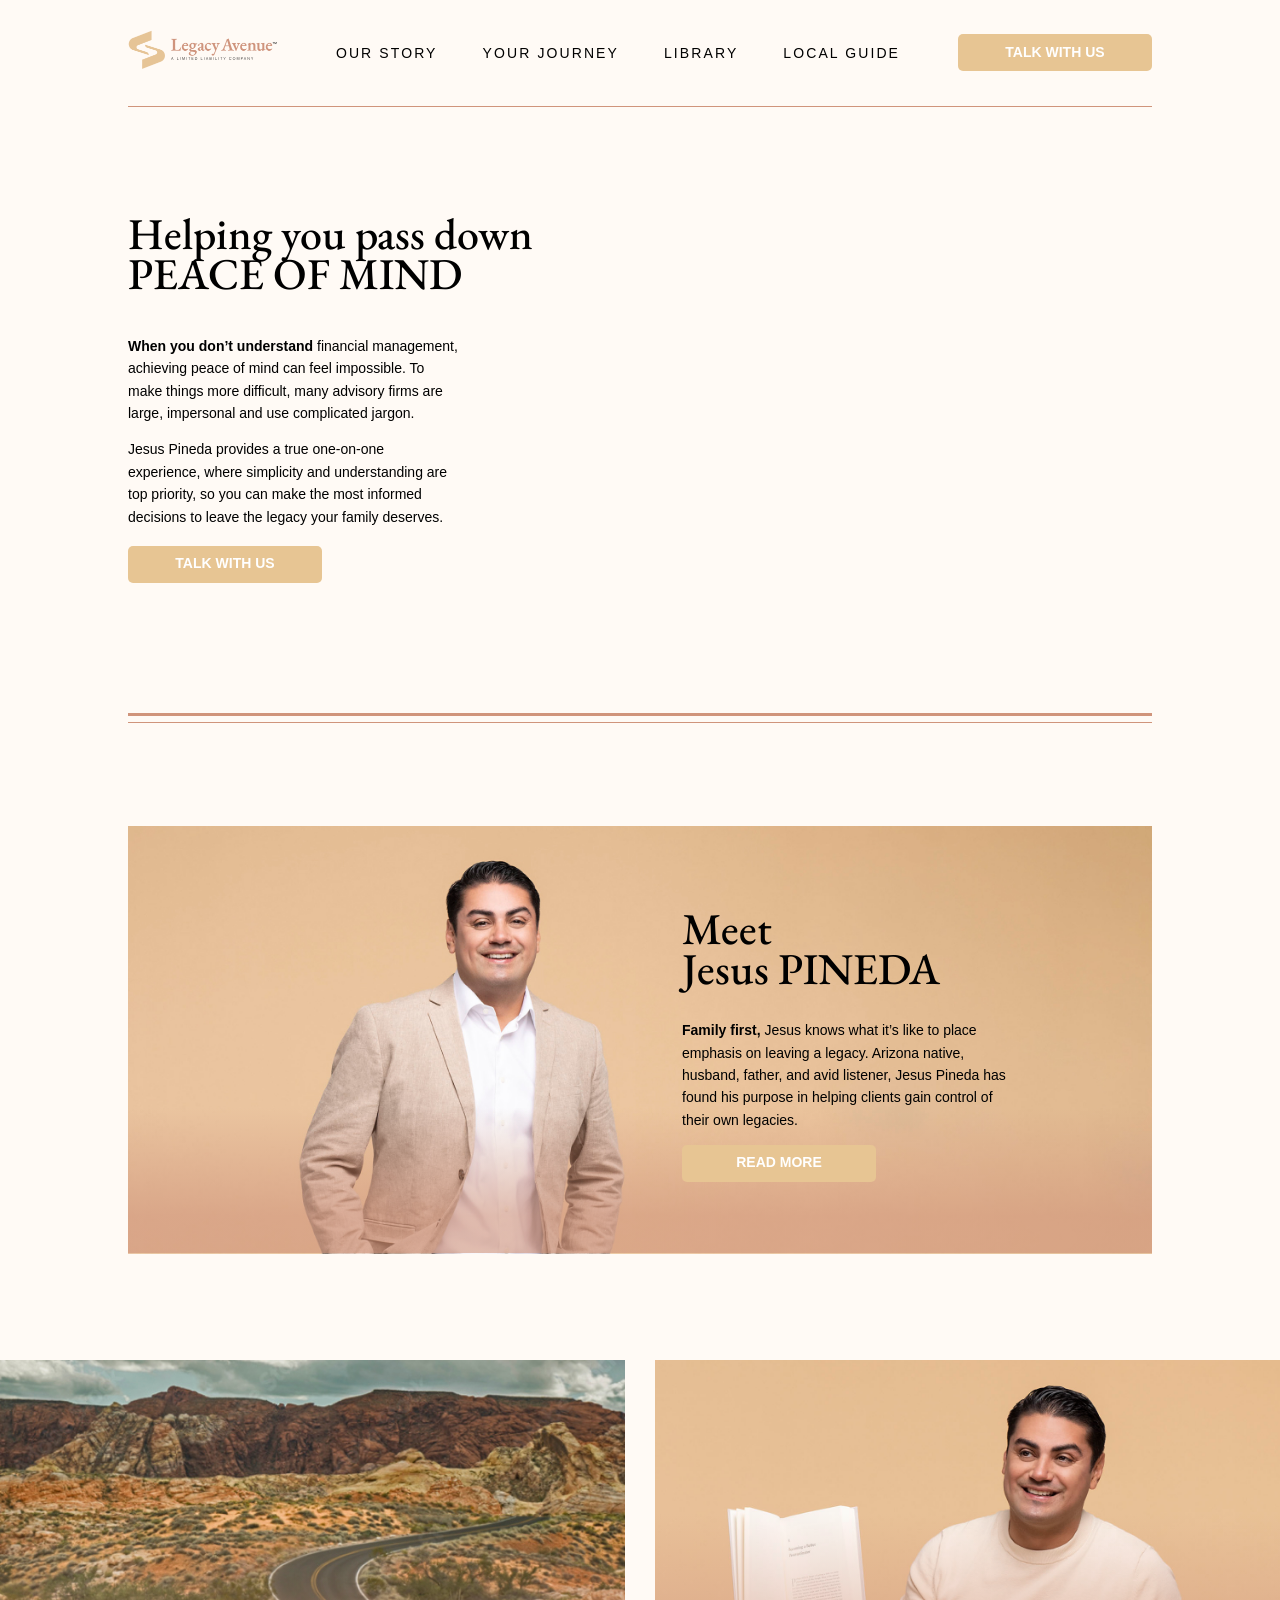
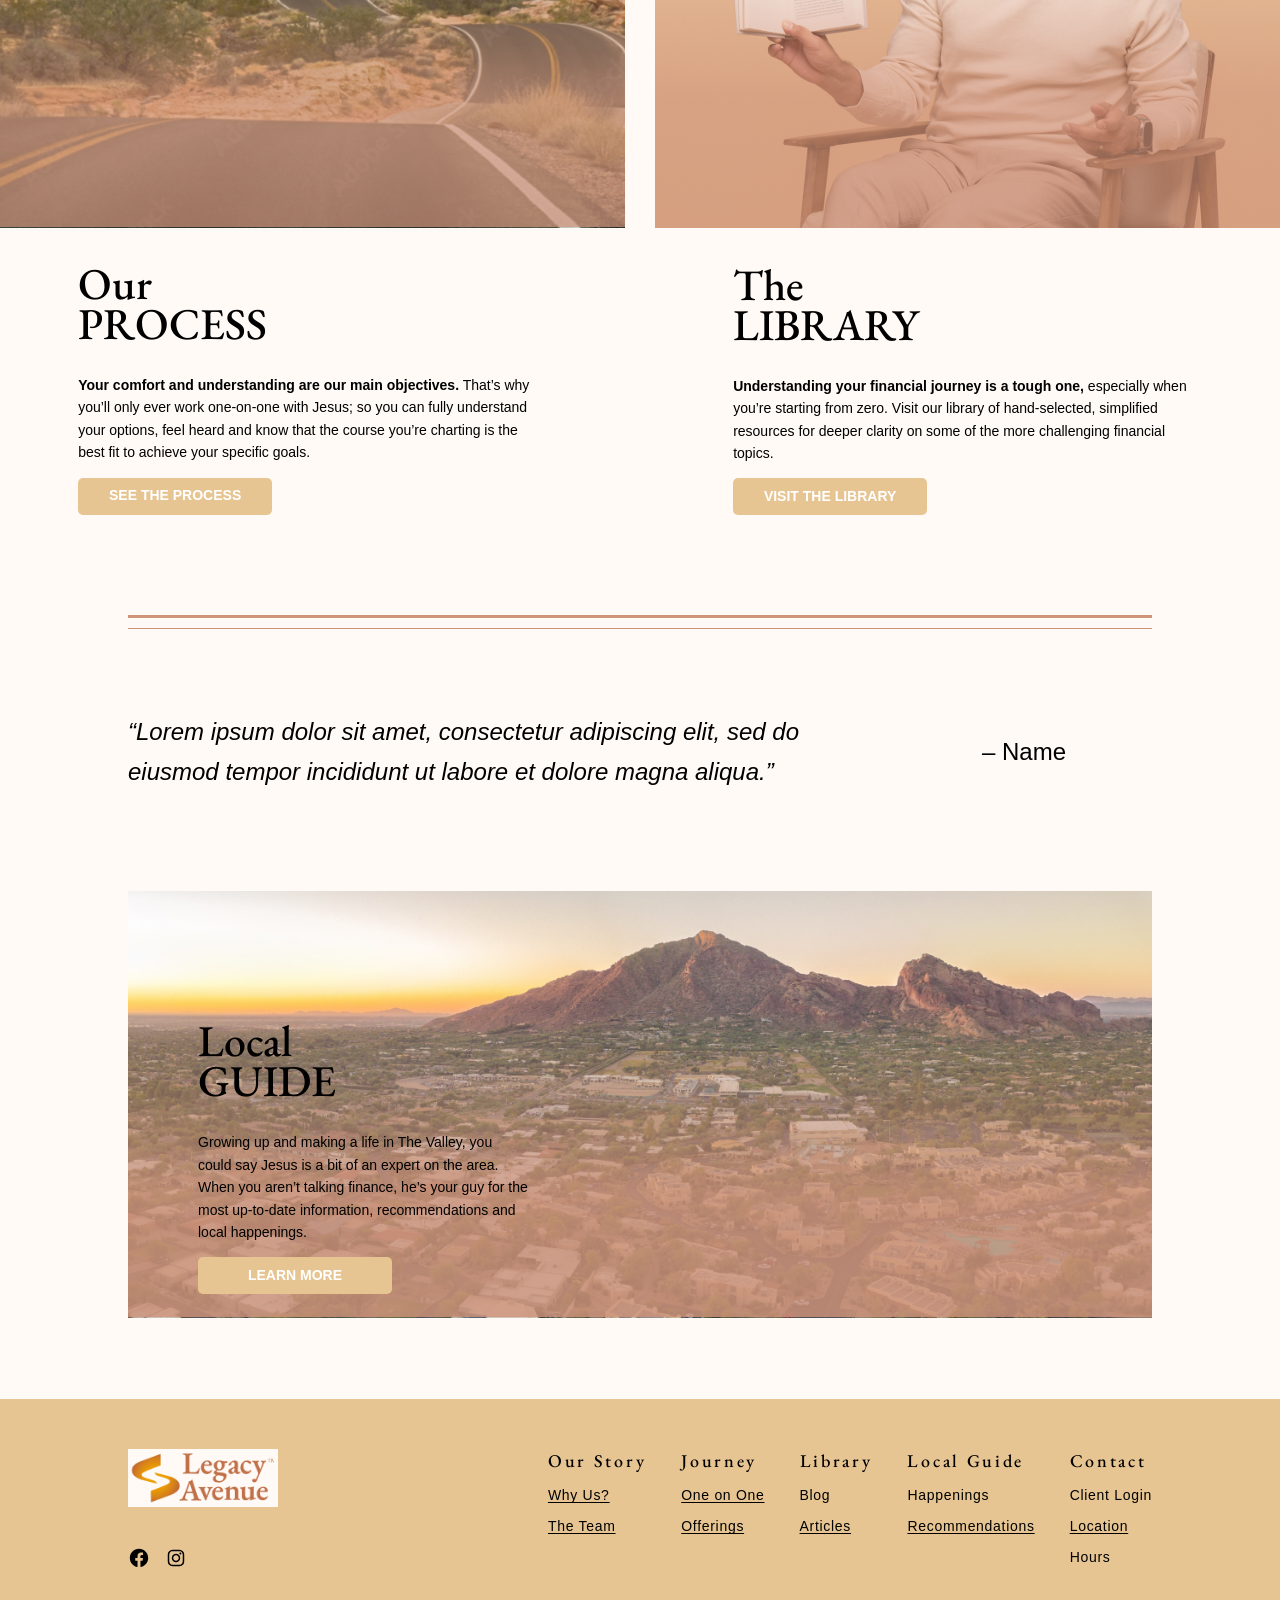
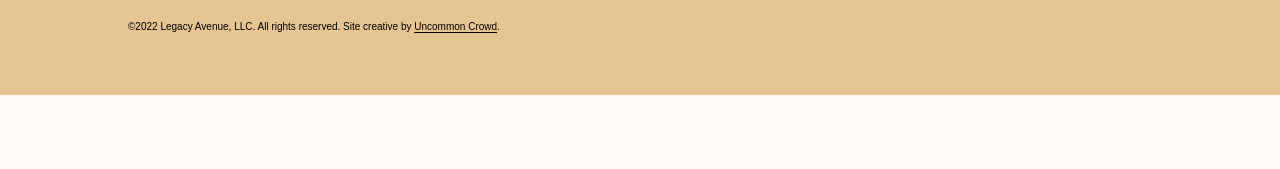
==== commit d487a57a: "push changes to site" ====
--- a/wp-content/themes/legacy-avenue/_proofs/index.html
+++ b/wp-content/themes/legacy-avenue/_proofs/index.html
@@ -1,422 +1,422 @@
-<!DOCTYPE html>
-<html lang="en-US"><head>
-<meta http-equiv="content-type" content="text/html; charset=UTF-8">
-	<meta charset="UTF-8">
-	<meta name="viewport" content="width=device-width, initial-scale=1">
-<meta name="robots" content="max-image-preview:large">
-<title>Legacy Avenue</title>
-
-<link rel="preconnect" href="https://fonts.googleapis.com">
-<link rel="preconnect" href="https://fonts.gstatic.com" crossorigin>
-<link href="https://fonts.googleapis.com/css2?family=EB+Garamond:wght@400;500;600&display=swap" rel="stylesheet">
-
-<link rel="alternate" type="application/rss+xml" title="Legacy Avenue » Feed" href="/feed/">
-<link rel="alternate" type="application/rss+xml" title="Legacy Avenue » Comments Feed" href="/comments/feed/">
-<script>
-window._wpemojiSettings = {"baseUrl":"https:\/\/s.w.org\/images\/core\/emoji\/14.0.0\/72x72\/","ext":".png","svgUrl":"https:\/\/s.w.org\/images\/core\/emoji\/14.0.0\/svg\/","svgExt":".svg","source":{"concatemoji":"\/wp-includes\/js\/wp-emoji-release.min.js?ver=6.1.1"}};
-/*! This file is auto-generated */
-!function(e,a,t){var n,r,o,i=a.createElement("canvas"),p=i.getContext&&i.getContext("2d");function s(e,t){var a=String.fromCharCode,e=(p.clearRect(0,0,i.width,i.height),p.fillText(a.apply(this,e),0,0),i.toDataURL());return p.clearRect(0,0,i.width,i.height),p.fillText(a.apply(this,t),0,0),e===i.toDataURL()}function c(e){var t=a.createElement("script");t.src=e,t.defer=t.type="text/javascript",a.getElementsByTagName("head")[0].appendChild(t)}for(o=Array("flag","emoji"),t.supports={everything:!0,everythingExceptFlag:!0},r=0;r<o.length;r++)t.supports[o[r]]=function(e){if(p&&p.fillText)switch(p.textBaseline="top",p.font="600 32px Arial",e){case"flag":return s([127987,65039,8205,9895,65039],[127987,65039,8203,9895,65039])?!1:!s([55356,56826,55356,56819],[55356,56826,8203,55356,56819])&&!s([55356,57332,56128,56423,56128,56418,56128,56421,56128,56430,56128,56423,56128,56447],[55356,57332,8203,56128,56423,8203,56128,56418,8203,56128,56421,8203,56128,56430,8203,56128,56423,8203,56128,56447]);case"emoji":return!s([129777,127995,8205,129778,127999],[129777,127995,8203,129778,127999])}return!1}(o[r]),t.supports.everything=t.supports.everything&&t.supports[o[r]],"flag"!==o[r]&&(t.supports.everythingExceptFlag=t.supports.everythingExceptFlag&&t.supports[o[r]]);t.supports.everythingExceptFlag=t.supports.everythingExceptFlag&&!t.supports.flag,t.DOMReady=!1,t.readyCallback=function(){t.DOMReady=!0},t.supports.everything||(n=function(){t.readyCallback()},a.addEventListener?(a.addEventListener("DOMContentLoaded",n,!1),e.addEventListener("load",n,!1)):(e.attachEvent("onload",n),a.attachEvent("onreadystatechange",function(){"complete"===a.readyState&&t.readyCallback()})),(e=t.source||{}).concatemoji?c(e.concatemoji):e.wpemoji&&e.twemoji&&(c(e.twemoji),c(e.wpemoji)))}(window,document,window._wpemojiSettings);
-</script><script src="index_files/wp-emoji-release.min.js" type="text/javascript" defer="defer"></script>
-<style>
-img.wp-smiley,
-img.emoji {
-	display: inline !important;
-	border: none !important;
-	box-shadow: none !important;
-	height: 1em !important;
-	width: 1em !important;
-	margin: 0 0.07em !important;
-	vertical-align: -0.1em !important;
-	background: none !important;
-	padding: 0 !important;
-}
-</style>
-	<style id="wp-block-site-logo-inline-css">
-.wp-block-site-logo{box-sizing:border-box;line-height:0}.wp-block-site-logo a{display:inline-block}.wp-block-site-logo.is-default-size img{width:120px;height:auto}.wp-block-site-logo img{height:auto;max-width:100%}.wp-block-site-logo a,.wp-block-site-logo img{border-radius:inherit}.wp-block-site-logo.aligncenter{margin-left:auto;margin-right:auto;text-align:center}.wp-block-site-logo.is-style-rounded{border-radius:9999px}
-</style>
-<style id="wp-block-list-inline-css">
-ol,ul{box-sizing:border-box}ol.has-background,ul.has-background{padding:1.25em 2.375em}
-ol,ul{padding-left: calc( 2 * var(--wp--custom--gap--horizontal) );}
-</style>
-<style id="wp-block-button-inline-css">
-.wp-block-button__link{cursor:pointer;display:inline-block;text-align:center;word-break:break-word;box-sizing:border-box}.wp-block-button__link.aligncenter{text-align:center}.wp-block-button__link.alignright{text-align:right}:where(.wp-block-button__link){box-shadow:none;text-decoration:none;border-radius:9999px;padding:calc(.667em + 2px) calc(1.333em + 2px)}.wp-block-button[style*=text-decoration] .wp-block-button__link{text-decoration:inherit}.wp-block-buttons>.wp-block-button.has-custom-width{max-width:none}.wp-block-buttons>.wp-block-button.has-custom-width .wp-block-button__link{width:100%}.wp-block-buttons>.wp-block-button.has-custom-font-size .wp-block-button__link{font-size:inherit}.wp-block-buttons>.wp-block-button.wp-block-button__width-25{width:calc(25% - var(--wp--style--block-gap, .5em)*0.75)}.wp-block-buttons>.wp-block-button.wp-block-button__width-50{width:calc(50% - var(--wp--style--block-gap, .5em)*0.5)}.wp-block-buttons>.wp-block-button.wp-block-button__width-75{width:calc(75% - var(--wp--style--block-gap, .5em)*0.25)}.wp-block-buttons>.wp-block-button.wp-block-button__width-100{width:100%;flex-basis:100%}.wp-block-buttons.is-vertical>.wp-block-button.wp-block-button__width-25{width:25%}.wp-block-buttons.is-vertical>.wp-block-button.wp-block-button__width-50{width:50%}.wp-block-buttons.is-vertical>.wp-block-button.wp-block-button__width-75{width:75%}.wp-block-button.is-style-squared,.wp-block-button__link.wp-block-button.is-style-squared{border-radius:0}.wp-block-button.no-border-radius,.wp-block-button__link.no-border-radius{border-radius:0!important}.wp-block-button.is-style-outline>.wp-block-button__link,.wp-block-button .wp-block-button__link.is-style-outline{border:2px solid;padding:.667em 1.333em}.wp-block-button.is-style-outline>.wp-block-button__link:not(.has-text-color),.wp-block-button .wp-block-button__link.is-style-outline:not(.has-text-color){color:currentColor}.wp-block-button.is-style-outline>.wp-block-button__link:not(.has-background),.wp-block-button .wp-block-button__link.is-style-outline:not(.has-background){background-color:transparent;background-image:none}
-.wp-block-button .wp-block-button__link{background-color: var(--wp--custom--button--color--background);border-radius: var(--wp--custom--button--border--radius);border-color: var(--wp--custom--button--border--color);border-width: var(--wp--custom--button--border--width);border-style: var(--wp--custom--button--border--style);color: var(--wp--custom--button--color--text);font-size: var(--wp--custom--button--typography--font-size);font-weight: var(--wp--custom--button--typography--font-weight);line-height: var(--wp--custom--button--typography--line-height);padding-top: var(--wp--custom--button--spacing--padding--top);padding-right: var(--wp--custom--button--spacing--padding--right);padding-bottom: var(--wp--custom--button--spacing--padding--bottom);padding-left: var(--wp--custom--button--spacing--padding--left);}
-</style>
-<style id="wp-block-buttons-inline-css">
-.wp-block-buttons.is-vertical{flex-direction:column}.wp-block-buttons.is-vertical>.wp-block-button:last-child{margin-bottom:0}.wp-block-buttons>.wp-block-button{display:inline-block;margin:0}.wp-block-buttons.is-content-justification-left{justify-content:flex-start}.wp-block-buttons.is-content-justification-left.is-vertical{align-items:flex-start}.wp-block-buttons.is-content-justification-center{justify-content:center}.wp-block-buttons.is-content-justification-center.is-vertical{align-items:center}.wp-block-buttons.is-content-justification-right{justify-content:flex-end}.wp-block-buttons.is-content-justification-right.is-vertical{align-items:flex-end}.wp-block-buttons.is-content-justification-space-between{justify-content:space-between}.wp-block-buttons.aligncenter{text-align:center}.wp-block-buttons:not(.is-content-justification-space-between,.is-content-justification-right,.is-content-justification-left,.is-content-justification-center) .wp-block-button.aligncenter{margin-left:auto;margin-right:auto;width:100%}.wp-block-buttons[style*=text-decoration] .wp-block-button,.wp-block-buttons[style*=text-decoration] .wp-block-button__link{text-decoration:inherit}.wp-block-buttons.has-custom-font-size .wp-block-button__link{font-size:inherit}.wp-block-button.aligncenter{text-align:center}
-</style>
-<style id="wp-block-group-inline-css">
-.wp-block-group{box-sizing:border-box}
-</style>
-<style id="wp-block-post-title-inline-css">
-.wp-block-post-title{word-break:break-word;box-sizing:border-box}.wp-block-post-title a{display:inline-block}
-.wp-block-post-title{font-size: var(--wp--preset--font-size--large);line-height: var(--wp--custom--heading--typography--line-height);margin-bottom: 0;}
-</style>
-<style id="wp-block-post-featured-image-inline-css">
-.wp-block-post-featured-image{margin-left:0;margin-right:0}.wp-block-post-featured-image a{display:block}.wp-block-post-featured-image img{max-width:100%;width:100%;height:auto;vertical-align:bottom;box-sizing:border-box}.wp-block-post-featured-image.alignfull img,.wp-block-post-featured-image.alignwide img{width:100%}.wp-block-post-featured-image .wp-block-post-featured-image__overlay.has-background-dim{position:absolute;inset:0;background-color:#000}.wp-block-post-featured-image{position:relative}.wp-block-post-featured-image .wp-block-post-featured-image__overlay.has-background-gradient{background-color:transparent}.wp-block-post-featured-image .wp-block-post-featured-image__overlay.has-background-dim-0{opacity:0}.wp-block-post-featured-image .wp-block-post-featured-image__overlay.has-background-dim-10{opacity:.1}.wp-block-post-featured-image .wp-block-post-featured-image__overlay.has-background-dim-20{opacity:.2}.wp-block-post-featured-image .wp-block-post-featured-image__overlay.has-background-dim-30{opacity:.3}.wp-block-post-featured-image .wp-block-post-featured-image__overlay.has-background-dim-40{opacity:.4}.wp-block-post-featured-image .wp-block-post-featured-image__overlay.has-background-dim-50{opacity:.5}.wp-block-post-featured-image .wp-block-post-featured-image__overlay.has-background-dim-60{opacity:.6}.wp-block-post-featured-image .wp-block-post-featured-image__overlay.has-background-dim-70{opacity:.7}.wp-block-post-featured-image .wp-block-post-featured-image__overlay.has-background-dim-80{opacity:.8}.wp-block-post-featured-image .wp-block-post-featured-image__overlay.has-background-dim-90{opacity:.9}.wp-block-post-featured-image .wp-block-post-featured-image__overlay.has-background-dim-100{opacity:1}
-</style>
-<style id="wp-block-spacer-inline-css">
-.wp-block-spacer{clear:both}
-</style>
-<style id="wp-block-comment-template-inline-css">
-.wp-block-comment-template{margin-bottom:0;max-width:100%;list-style:none;padding:0}.wp-block-comment-template li{clear:both}.wp-block-comment-template ol{margin-bottom:0;max-width:100%;list-style:none;padding-left:2rem}.wp-block-comment-template.alignleft{float:left}.wp-block-comment-template.aligncenter{margin-left:auto;margin-right:auto;width:-moz-fit-content;width:fit-content}.wp-block-comment-template.alignright{float:right}
-</style>
-<style id="wp-block-comments-pagination-inline-css">
-.wp-block-comments-pagination>.wp-block-comments-pagination-next,.wp-block-comments-pagination>.wp-block-comments-pagination-numbers,.wp-block-comments-pagination>.wp-block-comments-pagination-previous{margin-right:.5em;margin-bottom:.5em}.wp-block-comments-pagination>.wp-block-comments-pagination-next:last-child,.wp-block-comments-pagination>.wp-block-comments-pagination-numbers:last-child,.wp-block-comments-pagination>.wp-block-comments-pagination-previous:last-child{margin-right:0}.wp-block-comments-pagination .wp-block-comments-pagination-previous-arrow{margin-right:1ch;display:inline-block}.wp-block-comments-pagination .wp-block-comments-pagination-previous-arrow:not(.is-arrow-chevron){transform:scaleX(1)}.wp-block-comments-pagination .wp-block-comments-pagination-next-arrow{margin-left:1ch;display:inline-block}.wp-block-comments-pagination .wp-block-comments-pagination-next-arrow:not(.is-arrow-chevron){transform:scaleX(1)}.wp-block-comments-pagination.aligncenter{justify-content:center}
-</style>
-<style id="wp-block-post-comments-form-inline-css">
-.wp-block-post-comments-form[style*=font-weight] :where(.comment-reply-title){font-weight:inherit}.wp-block-post-comments-form[style*=font-family] :where(.comment-reply-title){font-family:inherit}.wp-block-post-comments-form[class*=-font-size] :where(.comment-reply-title),.wp-block-post-comments-form[style*=font-size] :where(.comment-reply-title){font-size:inherit}.wp-block-post-comments-form[style*=line-height] :where(.comment-reply-title){line-height:inherit}.wp-block-post-comments-form[style*=font-style] :where(.comment-reply-title){font-style:inherit}.wp-block-post-comments-form[style*=letter-spacing] :where(.comment-reply-title){letter-spacing:inherit}.wp-block-post-comments-form input[type=submit]{box-shadow:none;cursor:pointer;display:inline-block;text-align:center;overflow-wrap:break-word}.wp-block-post-comments-form input:not([type=submit]),.wp-block-post-comments-form textarea{border:1px solid #949494;font-size:1em;font-family:inherit}.wp-block-post-comments-form input:not([type=submit]):not([type=checkbox]),.wp-block-post-comments-form textarea{padding:calc(.667em + 2px)}.wp-block-post-comments-form .comment-form input:not([type=submit]):not([type=checkbox]),.wp-block-post-comments-form .comment-form textarea{display:block;box-sizing:border-box;width:100%}.wp-block-post-comments-form .comment-form-author label,.wp-block-post-comments-form .comment-form-email label,.wp-block-post-comments-form .comment-form-url label{display:block;margin-bottom:.25em}.wp-block-post-comments-form .comment-form-cookies-consent{display:flex;gap:.25em}.wp-block-post-comments-form .comment-form-cookies-consent #wp-comment-cookies-consent{margin-top:.35em}.wp-block-post-comments-form .comment-reply-title{margin-bottom:0}.wp-block-post-comments-form .comment-reply-title :where(small){font-size:var(--wp--preset--font-size--medium,smaller);margin-left:.5em}
-</style>
-<style id="wp-block-image-inline-css">
-.wp-block-image img{height:auto;max-width:100%;vertical-align:bottom}.wp-block-image.has-custom-border img,.wp-block-image img{box-sizing:border-box}.wp-block-image.aligncenter{text-align:center}.wp-block-image.alignfull img,.wp-block-image.alignwide img{height:auto;width:100%}.wp-block-image.aligncenter,.wp-block-image .aligncenter,.wp-block-image.alignleft,.wp-block-image .alignleft,.wp-block-image.alignright,.wp-block-image .alignright{display:table}.wp-block-image.aligncenter>figcaption,.wp-block-image .aligncenter>figcaption,.wp-block-image.alignleft>figcaption,.wp-block-image .alignleft>figcaption,.wp-block-image.alignright>figcaption,.wp-block-image .alignright>figcaption{display:table-caption;caption-side:bottom}.wp-block-image .alignleft{float:left;margin:.5em 1em .5em 0}.wp-block-image .alignright{float:right;margin:.5em 0 .5em 1em}.wp-block-image .aligncenter{margin-left:auto;margin-right:auto}.wp-block-image figcaption{margin-top:.5em;margin-bottom:1em}.wp-block-image.is-style-circle-mask img,.wp-block-image.is-style-rounded img,.wp-block-image .is-style-rounded img{border-radius:9999px}@supports ((-webkit-mask-image:none) or (mask-image:none)) or (-webkit-mask-image:none){.wp-block-image.is-style-circle-mask img{-webkit-mask-image:url('data:image/svg+xml;utf8,<svg viewBox="0 0 100 100" xmlns="http://www.w3.org/2000/svg"><circle cx="50" cy="50" r="50"/></svg>');mask-image:url('data:image/svg+xml;utf8,<svg viewBox="0 0 100 100" xmlns="http://www.w3.org/2000/svg"><circle cx="50" cy="50" r="50"/></svg>');mask-mode:alpha;-webkit-mask-repeat:no-repeat;mask-repeat:no-repeat;-webkit-mask-size:contain;mask-size:contain;-webkit-mask-position:center;mask-position:center;border-radius:0}}.wp-block-image :where(.has-border-color){border-style:solid}.wp-block-image :where([style*=border-top-color]){border-top-style:solid}.wp-block-image :where([style*=border-right-color]){border-right-style:solid}.wp-block-image :where([style*=border-bottom-color]){border-bottom-style:solid}.wp-block-image :where([style*=border-left-color]){border-left-style:solid}.wp-block-image :where([style*=border-width]){border-style:solid}.wp-block-image :where([style*=border-top-width]){border-top-style:solid}.wp-block-image :where([style*=border-right-width]){border-right-style:solid}.wp-block-image :where([style*=border-bottom-width]){border-bottom-style:solid}.wp-block-image :where([style*=border-left-width]){border-left-style:solid}.wp-block-image figure{margin:0}
-</style>
-<link rel="stylesheet" id="wp-block-social-links-css" href="index_files/style.min.css" media="all">
-<style id="wp-block-heading-inline-css">
-h1.has-background,h2.has-background,h3.has-background,h4.has-background,h5.has-background,h6.has-background{padding:1.25em 2.375em}
-</style>
-<style id="wp-block-paragraph-inline-css">
-.is-small-text{font-size:.875em}.is-regular-text{font-size:1em}.is-large-text{font-size:2.25em}.is-larger-text{font-size:3em}.has-drop-cap:not(:focus):first-letter{float:left;font-size:8.4em;line-height:.68;font-weight:100;margin:.05em .1em 0 0;text-transform:uppercase;font-style:normal}p.has-drop-cap.has-background{overflow:hidden}p.has-background{padding:1.25em 2.375em}:where(p.has-text-color:not(.has-link-color)) a{color:inherit}
-</style>
-<style id="wp-block-library-inline-css">
-:root{--wp-admin-theme-color:#007cba;--wp-admin-theme-color--rgb:0,124,186;--wp-admin-theme-color-darker-10:#006ba1;--wp-admin-theme-color-darker-10--rgb:0,107,161;--wp-admin-theme-color-darker-20:#005a87;--wp-admin-theme-color-darker-20--rgb:0,90,135;--wp-admin-border-width-focus:2px}@media (-webkit-min-device-pixel-ratio:2),(min-resolution:192dpi){:root{--wp-admin-border-width-focus:1.5px}}.wp-element-button{cursor:pointer}:root{--wp--preset--font-size--normal:16px;--wp--preset--font-size--huge:42px}:root .has-very-light-gray-background-color{background-color:#eee}:root .has-very-dark-gray-background-color{background-color:#313131}:root .has-very-light-gray-color{color:#eee}:root .has-very-dark-gray-color{color:#313131}:root .has-vivid-green-cyan-to-vivid-cyan-blue-gradient-background{background:linear-gradient(135deg,#00d084,#0693e3)}:root .has-purple-crush-gradient-background{background:linear-gradient(135deg,#34e2e4,#4721fb 50%,#ab1dfe)}:root .has-hazy-dawn-gradient-background{background:linear-gradient(135deg,#faaca8,#dad0ec)}:root .has-subdued-olive-gradient-background{background:linear-gradient(135deg,#fafae1,#67a671)}:root .has-atomic-cream-gradient-background{background:linear-gradient(135deg,#fdd79a,#004a59)}:root .has-nightshade-gradient-background{background:linear-gradient(135deg,#330968,#31cdcf)}:root .has-midnight-gradient-background{background:linear-gradient(135deg,#020381,#2874fc)}.has-regular-font-size{font-size:1em}.has-larger-font-size{font-size:2.625em}.has-normal-font-size{font-size:var(--wp--preset--font-size--normal)}.has-huge-font-size{font-size:var(--wp--preset--font-size--huge)}.has-text-align-center{text-align:center}.has-text-align-left{text-align:left}.has-text-align-right{text-align:right}#end-resizable-editor-section{display:none}.aligncenter{clear:both}.items-justified-left{justify-content:flex-start}.items-justified-center{justify-content:center}.items-justified-right{justify-content:flex-end}.items-justified-space-between{justify-content:space-between}.screen-reader-text{border:0;clip:rect(1px,1px,1px,1px);clip-path:inset(50%);height:1px;margin:-1px;overflow:hidden;padding:0;position:absolute;width:1px;word-wrap:normal!important}.screen-reader-text:focus{background-color:#ddd;clip:auto!important;clip-path:none;color:#444;display:block;font-size:1em;height:auto;left:5px;line-height:normal;padding:15px 23px 14px;text-decoration:none;top:5px;width:auto;z-index:100000}html :where(.has-border-color){border-style:solid}html :where([style*=border-top-color]){border-top-style:solid}html :where([style*=border-right-color]){border-right-style:solid}html :where([style*=border-bottom-color]){border-bottom-style:solid}html :where([style*=border-left-color]){border-left-style:solid}html :where([style*=border-width]){border-style:solid}html :where([style*=border-top-width]){border-top-style:solid}html :where([style*=border-right-width]){border-right-style:solid}html :where([style*=border-bottom-width]){border-bottom-style:solid}html :where([style*=border-left-width]){border-left-style:solid}html :where(img[class*=wp-image-]){height:auto;max-width:100%}figure{margin:0 0 1em}
-</style>
-<style id="global-styles-inline-css">
-body{--wp--preset--color--black: #000000;--wp--preset--color--cyan-bluish-gray: #abb8c3;--wp--preset--color--white: #ffffff;--wp--preset--color--pale-pink: #f78da7;--wp--preset--color--vivid-red: #cf2e2e;--wp--preset--color--luminous-vivid-orange: #ff6900;--wp--preset--color--luminous-vivid-amber: #fcb900;--wp--preset--color--light-green-cyan: #7bdcb5;--wp--preset--color--vivid-green-cyan: #00d084;--wp--preset--color--pale-cyan-blue: #8ed1fc;--wp--preset--color--vivid-cyan-blue: #0693e3;--wp--preset--color--vivid-purple: #9b51e0;--wp--preset--color--primary: #000000;--wp--preset--color--secondary: #e7c593;--wp--preset--color--foreground: #000000;--wp--preset--color--background: #fffaf6;--wp--preset--color--tertiary: #d0947b;--wp--preset--gradient--vivid-cyan-blue-to-vivid-purple: linear-gradient(135deg,rgba(6,147,227,1) 0%,rgb(155,81,224) 100%);--wp--preset--gradient--light-green-cyan-to-vivid-green-cyan: linear-gradient(135deg,rgb(122,220,180) 0%,rgb(0,208,130) 100%);--wp--preset--gradient--luminous-vivid-amber-to-luminous-vivid-orange: linear-gradient(135deg,rgba(252,185,0,1) 0%,rgba(255,105,0,1) 100%);--wp--preset--gradient--luminous-vivid-orange-to-vivid-red: linear-gradient(135deg,rgba(255,105,0,1) 0%,rgb(207,46,46) 100%);--wp--preset--gradient--very-light-gray-to-cyan-bluish-gray: linear-gradient(135deg,rgb(238,238,238) 0%,rgb(169,184,195) 100%);--wp--preset--gradient--cool-to-warm-spectrum: linear-gradient(135deg,rgb(74,234,220) 0%,rgb(151,120,209) 20%,rgb(207,42,186) 40%,rgb(238,44,130) 60%,rgb(251,105,98) 80%,rgb(254,248,76) 100%);--wp--preset--gradient--blush-light-purple: linear-gradient(135deg,rgb(255,206,236) 0%,rgb(152,150,240) 100%);--wp--preset--gradient--blush-bordeaux: linear-gradient(135deg,rgb(254,205,165) 0%,rgb(254,45,45) 50%,rgb(107,0,62) 100%);--wp--preset--gradient--luminous-dusk: linear-gradient(135deg,rgb(255,203,112) 0%,rgb(199,81,192) 50%,rgb(65,88,208) 100%);--wp--preset--gradient--pale-ocean: linear-gradient(135deg,rgb(255,245,203) 0%,rgb(182,227,212) 50%,rgb(51,167,181) 100%);--wp--preset--gradient--electric-grass: linear-gradient(135deg,rgb(202,248,128) 0%,rgb(113,206,126) 100%);--wp--preset--gradient--midnight: linear-gradient(135deg,rgb(2,3,129) 0%,rgb(40,116,252) 100%);--wp--preset--duotone--dark-grayscale: url('#wp-duotone-dark-grayscale');--wp--preset--duotone--grayscale: url('#wp-duotone-grayscale');--wp--preset--duotone--purple-yellow: url('#wp-duotone-purple-yellow');--wp--preset--duotone--blue-red: url('#wp-duotone-blue-red');--wp--preset--duotone--midnight: url('#wp-duotone-midnight');--wp--preset--duotone--magenta-yellow: url('#wp-duotone-magenta-yellow');--wp--preset--duotone--purple-green: url('#wp-duotone-purple-green');--wp--preset--duotone--blue-orange: url('#wp-duotone-blue-orange');--wp--preset--font-size--small: 1rem;--wp--preset--font-size--medium: 1.5rem;--wp--preset--font-size--large: 1.75rem;--wp--preset--font-size--x-large: 2rem;--wp--preset--font-family--system-font: -apple-system, BlinkMacSystemFont, 'Segoe UI', Roboto, Oxygen-Sans, Ubuntu, Cantarell, 'Helvetica Neue', sans-serif;--wp--preset--font-family--arvo: Arvo, serif;--wp--preset--font-family--bodoni-moda: 'Bodoni Moda', serif;--wp--preset--font-family--cabin: Cabin, sans-serif;--wp--preset--font-family--chivo: Chivo, sans-serif;--wp--preset--font-family--courier-prime: 'Courier Prime', serif;--wp--preset--font-family--dm-sans: 'DM Sans', sans-serif;--wp--preset--font-family--domine: Domine, serif;--wp--preset--font-family--eb-garamond: 'EB Garamond', serif;--wp--preset--font-family--fira-sans: 'Fira Sans', sans-serif;--wp--preset--font-family--helvetica-neue: 'Helvetica Neue','Helvetica', 'Arial', sans-serif;--wp--preset--font-family--ibm-plex-mono: 'IBM Plex Mono', monospace;--wp--preset--font-family--inter: Inter, sans-serif;--wp--preset--font-family--josefin-sans: 'Josefin Sans', sans-serif;--wp--preset--font-family--libre-baskerville: 'Libre Baskerville', serif;--wp--preset--font-family--libre-franklin: 'Libre Franklin', sans-serif;--wp--preset--font-family--lora: Lora, serif;--wp--preset--font-family--merriweather: Merriweather, serif;--wp--preset--font-family--montserrat: Montserrat, sans-serif;--wp--preset--font-family--nunito: Nunito, sans-serif;--wp--preset--font-family--open-sans: 'Open Sans', sans-serif;--wp--preset--font-family--overpass: Overpass, sans-serif;--wp--preset--font-family--playfair-display: 'Playfair Display', serif;--wp--preset--font-family--poppins: Poppins, sans-serif;--wp--preset--font-family--raleway: Raleway, sans-serif;--wp--preset--font-family--red-hat-display: 'Red Hat Display', sans-serif;--wp--preset--font-family--roboto: Roboto, sans-serif;--wp--preset--font-family--roboto-slab: 'Roboto Slab', sans-serif;--wp--preset--font-family--rubik: Rubik, sans-serif;--wp--preset--font-family--source-sans-pro: 'Source Sans Pro', sans-serif;--wp--preset--font-family--source-serif-pro: 'Source Serif Pro', sans-serif;--wp--preset--font-family--space-mono: 'Space Mono', sans-serif;--wp--preset--font-family--work-sans: 'Work Sans', sans-serif;--wp--preset--spacing--20: 0.44rem;--wp--preset--spacing--30: 0.67rem;--wp--preset--spacing--40: 1rem;--wp--preset--spacing--50: 1.5rem;--wp--preset--spacing--60: 2.25rem;--wp--preset--spacing--70: 3.38rem;--wp--preset--spacing--80: 5.06rem;--wp--custom--alignment--aligned-max-width: 50%;--wp--custom--button--border--color: var(--wp--custom--color--primary);--wp--custom--button--border--radius: 4px;--wp--custom--button--border--style: solid;--wp--custom--button--border--width: 2px;--wp--custom--button--color--background: var(--wp--custom--color--primary);--wp--custom--button--color--text: var(--wp--custom--color--background);--wp--custom--button--hover--color--text: var(--wp--custom--color--background);--wp--custom--button--hover--color--background: var(--wp--custom--color--secondary);--wp--custom--button--hover--border--color: var(--wp--custom--color--secondary);--wp--custom--button--spacing--padding--top: 0.667em;--wp--custom--button--spacing--padding--bottom: 0.667em;--wp--custom--button--spacing--padding--left: 1.333em;--wp--custom--button--spacing--padding--right: 1.333em;--wp--custom--button--typography--font-size: var(--wp--custom--font-sizes--normal);--wp--custom--button--typography--font-weight: normal;--wp--custom--button--typography--line-height: 2;--wp--custom--button--outline--color--text: var(--wp--custom--color--primary);--wp--custom--button--outline--color--background: var(--wp--custom--color--background);--wp--custom--button--outline--border--color: var(--wp--custom--color--primary);--wp--custom--button--outline--hover--color--text: var(--wp--custom--color--background);--wp--custom--button--outline--hover--color--background: var(--wp--custom--color--secondary);--wp--custom--button--outline--hover--border--color: var(--wp--custom--color--primary);--wp--custom--color--foreground: var(--wp--preset--color--foreground);--wp--custom--color--background: var(--wp--preset--color--background);--wp--custom--color--primary: var(--wp--preset--color--primary);--wp--custom--color--secondary: var(--wp--preset--color--secondary);--wp--custom--color--tertiary: var(--wp--preset--color--tertiary);--wp--custom--font-sizes--x-small: 0.875rem;--wp--custom--font-sizes--normal: 1.125rem;--wp--custom--font-sizes--huge: 3rem;--wp--custom--form--padding: calc( 0.5 * var(--wp--custom--gap--horizontal) );--wp--custom--form--border--color: #EFEFEF;--wp--custom--form--border--radius: 0;--wp--custom--form--border--style: solid;--wp--custom--form--border--width: 2px;--wp--custom--form--checkbox--checked--content: "\2715";--wp--custom--form--checkbox--checked--font-size: var(--wp--custom--font-sizes--x-small);--wp--custom--form--checkbox--checked--position--left: 3px;--wp--custom--form--checkbox--checked--position--top: 3px;--wp--custom--form--checkbox--checked--sizing--height: 12px;--wp--custom--form--checkbox--checked--sizing--width: 12px;--wp--custom--form--checkbox--unchecked--content: "";--wp--custom--form--checkbox--unchecked--position--left: 0;--wp--custom--form--checkbox--unchecked--position--top: 0.2em;--wp--custom--form--checkbox--unchecked--sizing--height: 16px;--wp--custom--form--checkbox--unchecked--sizing--width: 16px;--wp--custom--form--color--background: transparent;--wp--custom--form--color--box-shadow: none;--wp--custom--form--color--text: inherit;--wp--custom--form--label--spacing--margin--bottom: var(--wp--custom--gap--baseline);--wp--custom--form--label--typography--font-size: var(--wp--custom--font-sizes--x-small);--wp--custom--form--label--typography--font-weight: normal;--wp--custom--form--label--typography--letter-spacing: normal;--wp--custom--form--label--typography--text-transform: none;--wp--custom--form--typography--font-size: var(--wp--custom--font-sizes--normal);--wp--custom--gallery--caption--font-size: var(--wp--preset--font-size--small);--wp--custom--body--typography--line-height: 1.6;--wp--custom--heading--typography--font-weight: 400;--wp--custom--heading--typography--line-height: 1.125;--wp--custom--latest-posts--meta--color--text: var(--wp--custom--color--primary);--wp--custom--layout--content-size: 620px;--wp--custom--gap--baseline: 15px;--wp--custom--gap--horizontal: min(30px, 5vw);--wp--custom--gap--vertical: min(30px, 5vw);--wp--custom--navigation--submenu--border--color: var(--wp--custom--color--primary);--wp--custom--navigation--submenu--border--radius: var(--wp--custom--form--border--radius);--wp--custom--navigation--submenu--border--style: var(--wp--custom--form--border--style);--wp--custom--navigation--submenu--border--width: var(--wp--custom--form--border--width);--wp--custom--navigation--submenu--color--background: var(--wp--custom--color--background);--wp--custom--navigation--submenu--color--text: var(--wp--custom--color--foreground);--wp--custom--paragraph--dropcap--margin: .1em .1em 0 0;--wp--custom--paragraph--dropcap--typography--font-size: 110px;--wp--custom--paragraph--dropcap--typography--font-weight: 400;--wp--custom--post-author--typography--font-weight: normal;--wp--custom--post-comment--typography--font-size: var(--wp--custom--font-sizes--normal);--wp--custom--post-comment--typography--line-height: var(--wp--custom--body--typography--line-height);--wp--custom--pullquote--citation--typography--font-size: var(--wp--custom--font-sizes--x-small);--wp--custom--pullquote--citation--typography--font-family: inherit;--wp--custom--pullquote--citation--typography--font-style: italic;--wp--custom--pullquote--citation--spacing--margin--top: var(--wp--custom--gap--vertical);--wp--custom--pullquote--typography--text-align: left;--wp--custom--quote--citation--typography--font-size: var(--wp--custom--font-sizes--x-small);--wp--custom--quote--citation--typography--font-style: italic;--wp--custom--quote--citation--typography--font-weight: 400;--wp--custom--quote--typography--text-align: left;--wp--custom--separator--opacity: 1;--wp--custom--separator--width: 150px;--wp--custom--table--figcaption--typography--font-size: var(--wp--custom--font-sizes--x-small);--wp--custom--video--caption--text-align: center;--wp--custom--video--caption--margin: var(--wp--custom--gap--vertical) auto;}body { margin: 0;--wp--style--global--content-size: 620px;--wp--style--global--wide-size: 1200px; }.wp-site-blocks > .alignleft { float: left; margin-right: 2em; }.wp-site-blocks > .alignright { float: right; margin-left: 2em; }.wp-site-blocks > .aligncenter { justify-content: center; margin-left: auto; margin-right: auto; }.wp-site-blocks > * { margin-block-start: 0; margin-block-end: 0; }.wp-site-blocks > * + * { margin-block-start: 15px; }body { --wp--style--block-gap: 15px; }body .is-layout-flow > *{margin-block-start: 0;margin-block-end: 0;}body .is-layout-flow > * + *{margin-block-start: 15px;margin-block-end: 0;}body .is-layout-constrained > *{margin-block-start: 0;margin-block-end: 0;}body .is-layout-constrained > * + *{margin-block-start: 15px;margin-block-end: 0;}body .is-layout-flex{gap: 15px;}body .is-layout-flow > .alignleft{float: left;margin-inline-start: 0;margin-inline-end: 2em;}body .is-layout-flow > .alignright{float: right;margin-inline-start: 2em;margin-inline-end: 0;}body .is-layout-flow > .aligncenter{margin-left: auto !important;margin-right: auto !important;}body .is-layout-constrained > .alignleft{float: left;margin-inline-start: 0;margin-inline-end: 2em;}body .is-layout-constrained > .alignright{float: right;margin-inline-start: 2em;margin-inline-end: 0;}body .is-layout-constrained > .aligncenter{margin-left: auto !important;margin-right: auto !important;}body .is-layout-constrained > :where(:not(.alignleft):not(.alignright):not(.alignfull)){max-width: var(--wp--style--global--content-size);margin-left: auto !important;margin-right: auto !important;}body .is-layout-constrained > .alignwide{max-width: var(--wp--style--global--wide-size);}body .is-layout-flex{display: flex;}body .is-layout-flex{flex-wrap: wrap;align-items: center;}body .is-layout-flex > *{margin: 0;}body{background-color: #fffaf6;color: var(--wp--preset--color--black);font-family: var(--wp--preset--font-family--helvetica-neue);font-size: 14px;line-height: 1.6;padding-top: 0px;padding-right: 0px;padding-bottom: 0px;padding-left: 0px;}a:where(:not(.wp-element-button)){color: var(--wp--preset--color--black);font-family: 'Helvetica Neue','Helvetica', 'Arial', sans-serif;font-style: normal;font-weight: 400;line-height: 1.6;text-decoration: underline;}a:where(:not(.wp-element-button)):hover{color: #000000;text-decoration: none;}a:where(:not(.wp-element-button)):focus{text-decoration: none;}a:where(:not(.wp-element-button)):active{text-decoration: none;}h1, h2, h3, h4, h5, h6{color: #000000;font-family: 'EB Garamond', serif;line-height: .9;}h1{font-size: var(--wp--custom--font-sizes--huge);font-weight: var(--wp--custom--heading--typography--font-weight);line-height: var(--wp--custom--heading--typography--line-height);margin-top: var(--wp--custom--gap--vertical);margin-bottom: var(--wp--custom--gap--vertical);}h2{font-size: var(--wp--preset--font-size--x-large);font-weight: var(--wp--custom--heading--typography--font-weight);line-height: var(--wp--custom--heading--typography--line-height);margin-top: var(--wp--custom--gap--vertical);margin-bottom: var(--wp--custom--gap--vertical);}h3{font-size: var(--wp--preset--font-size--large);font-weight: var(--wp--custom--heading--typography--font-weight);line-height: var(--wp--custom--heading--typography--line-height);margin-top: var(--wp--custom--gap--vertical);margin-bottom: var(--wp--custom--gap--vertical);}h4{font-size: var(--wp--preset--font-size--medium);font-weight: var(--wp--custom--heading--typography--font-weight);line-height: var(--wp--custom--heading--typography--line-height);margin-top: var(--wp--custom--gap--vertical);margin-bottom: var(--wp--custom--gap--vertical);}h5{font-size: var(--wp--custom--font-sizes--normal);font-weight: var(--wp--custom--heading--typography--font-weight);line-height: var(--wp--custom--heading--typography--line-height);margin-top: var(--wp--custom--gap--vertical);margin-bottom: var(--wp--custom--gap--vertical);}h6{font-size: var(--wp--preset--font-size--small);font-weight: var(--wp--custom--heading--typography--font-weight);line-height: var(--wp--custom--heading--typography--line-height);margin-top: var(--wp--custom--gap--vertical);margin-bottom: var(--wp--custom--gap--vertical);}.wp-element-button, .wp-block-button__link{background-color: #e7c593;border-radius: var(--wp--custom--button--border--radius);border-width: 0;color: var(--wp--preset--color--white);font-family: 'Helvetica Neue','Helvetica', 'Arial', sans-serif;font-size: 14px;font-style: normal;font-weight: 700;line-height: 1.1;padding-top: calc( var(--wp--custom--button--spacing--padding--top) + var(--wp--custom--button--border--width) );padding-right: calc( var(--wp--custom--button--spacing--padding--right) + var(--wp--custom--button--border--width) );padding-bottom: calc( var(--wp--custom--button--spacing--padding--bottom) + var(--wp--custom--button--border--width) );padding-left: calc( var(--wp--custom--button--spacing--padding--left) + var(--wp--custom--button--border--width) );text-decoration: none;}.has-black-color{color: var(--wp--preset--color--black) !important;}.has-cyan-bluish-gray-color{color: var(--wp--preset--color--cyan-bluish-gray) !important;}.has-white-color{color: var(--wp--preset--color--white) !important;}.has-pale-pink-color{color: var(--wp--preset--color--pale-pink) !important;}.has-vivid-red-color{color: var(--wp--preset--color--vivid-red) !important;}.has-luminous-vivid-orange-color{color: var(--wp--preset--color--luminous-vivid-orange) !important;}.has-luminous-vivid-amber-color{color: var(--wp--preset--color--luminous-vivid-amber) !important;}.has-light-green-cyan-color{color: var(--wp--preset--color--light-green-cyan) !important;}.has-vivid-green-cyan-color{color: var(--wp--preset--color--vivid-green-cyan) !important;}.has-pale-cyan-blue-color{color: var(--wp--preset--color--pale-cyan-blue) !important;}.has-vivid-cyan-blue-color{color: var(--wp--preset--color--vivid-cyan-blue) !important;}.has-vivid-purple-color{color: var(--wp--preset--color--vivid-purple) !important;}.has-primary-color{color: var(--wp--preset--color--primary) !important;}.has-secondary-color{color: var(--wp--preset--color--secondary) !important;}.has-foreground-color{color: var(--wp--preset--color--foreground) !important;}.has-background-color{color: var(--wp--preset--color--background) !important;}.has-tertiary-color{color: var(--wp--preset--color--tertiary) !important;}.has-black-background-color{background-color: var(--wp--preset--color--black) !important;}.has-cyan-bluish-gray-background-color{background-color: var(--wp--preset--color--cyan-bluish-gray) !important;}.has-white-background-color{background-color: var(--wp--preset--color--white) !important;}.has-pale-pink-background-color{background-color: var(--wp--preset--color--pale-pink) !important;}.has-vivid-red-background-color{background-color: var(--wp--preset--color--vivid-red) !important;}.has-luminous-vivid-orange-background-color{background-color: var(--wp--preset--color--luminous-vivid-orange) !important;}.has-luminous-vivid-amber-background-color{background-color: var(--wp--preset--color--luminous-vivid-amber) !important;}.has-light-green-cyan-background-color{background-color: var(--wp--preset--color--light-green-cyan) !important;}.has-vivid-green-cyan-background-color{background-color: var(--wp--preset--color--vivid-green-cyan) !important;}.has-pale-cyan-blue-background-color{background-color: var(--wp--preset--color--pale-cyan-blue) !important;}.has-vivid-cyan-blue-background-color{background-color: var(--wp--preset--color--vivid-cyan-blue) !important;}.has-vivid-purple-background-color{background-color: var(--wp--preset--color--vivid-purple) !important;}.has-primary-background-color{background-color: var(--wp--preset--color--primary) !important;}.has-secondary-background-color{background-color: var(--wp--preset--color--secondary) !important;}.has-foreground-background-color{background-color: var(--wp--preset--color--foreground) !important;}.has-background-background-color{background-color: var(--wp--preset--color--background) !important;}.has-tertiary-background-color{background-color: var(--wp--preset--color--tertiary) !important;}.has-black-border-color{border-color: var(--wp--preset--color--black) !important;}.has-cyan-bluish-gray-border-color{border-color: var(--wp--preset--color--cyan-bluish-gray) !important;}.has-white-border-color{border-color: var(--wp--preset--color--white) !important;}.has-pale-pink-border-color{border-color: var(--wp--preset--color--pale-pink) !important;}.has-vivid-red-border-color{border-color: var(--wp--preset--color--vivid-red) !important;}.has-luminous-vivid-orange-border-color{border-color: var(--wp--preset--color--luminous-vivid-orange) !important;}.has-luminous-vivid-amber-border-color{border-color: var(--wp--preset--color--luminous-vivid-amber) !important;}.has-light-green-cyan-border-color{border-color: var(--wp--preset--color--light-green-cyan) !important;}.has-vivid-green-cyan-border-color{border-color: var(--wp--preset--color--vivid-green-cyan) !important;}.has-pale-cyan-blue-border-color{border-color: var(--wp--preset--color--pale-cyan-blue) !important;}.has-vivid-cyan-blue-border-color{border-color: var(--wp--preset--color--vivid-cyan-blue) !important;}.has-vivid-purple-border-color{border-color: var(--wp--preset--color--vivid-purple) !important;}.has-primary-border-color{border-color: var(--wp--preset--color--primary) !important;}.has-secondary-border-color{border-color: var(--wp--preset--color--secondary) !important;}.has-foreground-border-color{border-color: var(--wp--preset--color--foreground) !important;}.has-background-border-color{border-color: var(--wp--preset--color--background) !important;}.has-tertiary-border-color{border-color: var(--wp--preset--color--tertiary) !important;}.has-vivid-cyan-blue-to-vivid-purple-gradient-background{background: var(--wp--preset--gradient--vivid-cyan-blue-to-vivid-purple) !important;}.has-light-green-cyan-to-vivid-green-cyan-gradient-background{background: var(--wp--preset--gradient--light-green-cyan-to-vivid-green-cyan) !important;}.has-luminous-vivid-amber-to-luminous-vivid-orange-gradient-background{background: var(--wp--preset--gradient--luminous-vivid-amber-to-luminous-vivid-orange) !important;}.has-luminous-vivid-orange-to-vivid-red-gradient-background{background: var(--wp--preset--gradient--luminous-vivid-orange-to-vivid-red) !important;}.has-very-light-gray-to-cyan-bluish-gray-gradient-background{background: var(--wp--preset--gradient--very-light-gray-to-cyan-bluish-gray) !important;}.has-cool-to-warm-spectrum-gradient-background{background: var(--wp--preset--gradient--cool-to-warm-spectrum) !important;}.has-blush-light-purple-gradient-background{background: var(--wp--preset--gradient--blush-light-purple) !important;}.has-blush-bordeaux-gradient-background{background: var(--wp--preset--gradient--blush-bordeaux) !important;}.has-luminous-dusk-gradient-background{background: var(--wp--preset--gradient--luminous-dusk) !important;}.has-pale-ocean-gradient-background{background: var(--wp--preset--gradient--pale-ocean) !important;}.has-electric-grass-gradient-background{background: var(--wp--preset--gradient--electric-grass) !important;}.has-midnight-gradient-background{background: var(--wp--preset--gradient--midnight) !important;}.has-small-font-size{font-size: var(--wp--preset--font-size--small) !important;}.has-medium-font-size{font-size: var(--wp--preset--font-size--medium) !important;}.has-large-font-size{font-size: var(--wp--preset--font-size--large) !important;}.has-x-large-font-size{font-size: var(--wp--preset--font-size--x-large) !important;}.has-system-font-font-family{font-family: var(--wp--preset--font-family--system-font) !important;}.has-arvo-font-family{font-family: var(--wp--preset--font-family--arvo) !important;}.has-bodoni-moda-font-family{font-family: var(--wp--preset--font-family--bodoni-moda) !important;}.has-cabin-font-family{font-family: var(--wp--preset--font-family--cabin) !important;}.has-chivo-font-family{font-family: var(--wp--preset--font-family--chivo) !important;}.has-courier-prime-font-family{font-family: var(--wp--preset--font-family--courier-prime) !important;}.has-dm-sans-font-family{font-family: var(--wp--preset--font-family--dm-sans) !important;}.has-domine-font-family{font-family: var(--wp--preset--font-family--domine) !important;}.has-eb-garamond-font-family{font-family: var(--wp--preset--font-family--eb-garamond) !important;}.has-fira-sans-font-family{font-family: var(--wp--preset--font-family--fira-sans) !important;}.has-helvetica-neue-font-family{font-family: var(--wp--preset--font-family--helvetica-neue) !important;}.has-ibm-plex-mono-font-family{font-family: var(--wp--preset--font-family--ibm-plex-mono) !important;}.has-inter-font-family{font-family: var(--wp--preset--font-family--inter) !important;}.has-josefin-sans-font-family{font-family: var(--wp--preset--font-family--josefin-sans) !important;}.has-libre-baskerville-font-family{font-family: var(--wp--preset--font-family--libre-baskerville) !important;}.has-libre-franklin-font-family{font-family: var(--wp--preset--font-family--libre-franklin) !important;}.has-lora-font-family{font-family: var(--wp--preset--font-family--lora) !important;}.has-merriweather-font-family{font-family: var(--wp--preset--font-family--merriweather) !important;}.has-montserrat-font-family{font-family: var(--wp--preset--font-family--montserrat) !important;}.has-nunito-font-family{font-family: var(--wp--preset--font-family--nunito) !important;}.has-open-sans-font-family{font-family: var(--wp--preset--font-family--open-sans) !important;}.has-overpass-font-family{font-family: var(--wp--preset--font-family--overpass) !important;}.has-playfair-display-font-family{font-family: var(--wp--preset--font-family--playfair-display) !important;}.has-poppins-font-family{font-family: var(--wp--preset--font-family--poppins) !important;}.has-raleway-font-family{font-family: var(--wp--preset--font-family--raleway) !important;}.has-red-hat-display-font-family{font-family: var(--wp--preset--font-family--red-hat-display) !important;}.has-roboto-font-family{font-family: var(--wp--preset--font-family--roboto) !important;}.has-roboto-slab-font-family{font-family: var(--wp--preset--font-family--roboto-slab) !important;}.has-rubik-font-family{font-family: var(--wp--preset--font-family--rubik) !important;}.has-source-sans-pro-font-family{font-family: var(--wp--preset--font-family--source-sans-pro) !important;}.has-source-serif-pro-font-family{font-family: var(--wp--preset--font-family--source-serif-pro) !important;}.has-space-mono-font-family{font-family: var(--wp--preset--font-family--space-mono) !important;}.has-work-sans-font-family{font-family: var(--wp--preset--font-family--work-sans) !important;}
-</style>
-<style id="core-block-supports-inline-css">
-.wp-block-group.wp-container-3{justify-content:space-between;}.wp-block-group.wp-container-17{align-items:flex-start;}.wp-block-group.wp-container-18{flex-wrap:nowrap;align-items:flex-start;}.wp-block-group.wp-container-19{flex-wrap:nowrap;justify-content:flex-start;}
-</style>
-<link rel="stylesheet" id="contact-form-7-css" href="index_files/styles.css" media="all">
-<link rel="stylesheet" id="blockbase-style-css" href="index_files/style.css" media="all">
-<link rel="stylesheet" id="child-style-css" href="index_files/style_002.css" media="all">
-<link rel="stylesheet" id="blockbase-ponyfill-css" href="index_files/ponyfill.css" media="all">
-<link rel="https://api.w.org/" href="/wp-json/"><link rel="alternate" type="application/json" href="/wp-json/wp/v2/pages/64"><link rel="EditURI" type="application/rsd+xml" title="RSD" href="/xmlrpc.php?rsd">
-<link rel="wlwmanifest" type="application/wlwmanifest+xml" href="/wp-includes/wlwmanifest.xml">
-<meta name="generator" content="WordPress 6.1.1">
-<link rel="canonical" href="/">
-<link rel="shortlink" href="/">
-<!-- <link rel="alternate" type="application/json+oembed" href="/wp-json/oembed/1.0/embed?url=http%3A%2F%2Fknown-flowers.flywheelsites.com%2F"> -->
-<!-- <link rel="alternate" type="text/xml+oembed" href="/wp-json/oembed/1.0/embed?url=http%3A%2F%2Fknown-flowers.flywheelsites.com%2F&amp;format=xml"> -->
-<link rel="icon" href="/wp-content/uploads/2022/11/Screen-Shot-2022-11-29-at-1.16.25-AM-150x67.png" sizes="32x32">
-<link rel="icon" href="index_files/Screen-Shot-2022-11-29-at-1.16.25-AM.png" sizes="192x192">
-<link rel="apple-touch-icon" href="index_files/Screen-Shot-2022-11-29-at-1.16.25-AM.png">
-<meta name="msapplication-TileImage" content="/wp-content/uploads/2022/11/Screen-Shot-2022-11-29-at-1.16.25-AM.png">
-</head>
-
-<body class="home page-template-default page page-id-64 wp-custom-logo wp-embed-responsive"><div style="position: absolute !important; top: 0px !important; left: 0px !important; height: 0px !important; width: 0px !important;" data-lastpass-root=""><div data-lastpass-save="true"></div></div>
-<svg xmlns="http://www.w3.org/2000/svg" viewBox="0 0 0 0" width="0" height="0" focusable="false" role="none" style="visibility: hidden; position: absolute; left: -9999px; overflow: hidden;"><defs><filter id="wp-duotone-dark-grayscale"><feColorMatrix color-interpolation-filters="sRGB" type="matrix" values=" .299 .587 .114 0 0 .299 .587 .114 0 0 .299 .587 .114 0 0 .299 .587 .114 0 0 "></feColorMatrix><feComponentTransfer color-interpolation-filters="sRGB"><feFuncR type="table" tableValues="0 0.49803921568627"></feFuncR><feFuncG type="table" tableValues="0 0.49803921568627"></feFuncG><feFuncB type="table" tableValues="0 0.49803921568627"></feFuncB><feFuncA type="table" tableValues="1 1"></feFuncA></feComponentTransfer><feComposite in2="SourceGraphic" operator="in"></feComposite></filter></defs></svg><svg xmlns="http://www.w3.org/2000/svg" viewBox="0 0 0 0" width="0" height="0" focusable="false" role="none" style="visibility: hidden; position: absolute; left: -9999px; overflow: hidden;"><defs><filter id="wp-duotone-grayscale"><feColorMatrix color-interpolation-filters="sRGB" type="matrix" values=" .299 .587 .114 0 0 .299 .587 .114 0 0 .299 .587 .114 0 0 .299 .587 .114 0 0 "></feColorMatrix><feComponentTransfer color-interpolation-filters="sRGB"><feFuncR type="table" tableValues="0 1"></feFuncR><feFuncG type="table" tableValues="0 1"></feFuncG><feFuncB type="table" tableValues="0 1"></feFuncB><feFuncA type="table" tableValues="1 1"></feFuncA></feComponentTransfer><feComposite in2="SourceGraphic" operator="in"></feComposite></filter></defs></svg><svg xmlns="http://www.w3.org/2000/svg" viewBox="0 0 0 0" width="0" height="0" focusable="false" role="none" style="visibility: hidden; position: absolute; left: -9999px; overflow: hidden;"><defs><filter id="wp-duotone-purple-yellow"><feColorMatrix color-interpolation-filters="sRGB" type="matrix" values=" .299 .587 .114 0 0 .299 .587 .114 0 0 .299 .587 .114 0 0 .299 .587 .114 0 0 "></feColorMatrix><feComponentTransfer color-interpolation-filters="sRGB"><feFuncR type="table" tableValues="0.54901960784314 0.98823529411765"></feFuncR><feFuncG type="table" tableValues="0 1"></feFuncG><feFuncB type="table" tableValues="0.71764705882353 0.25490196078431"></feFuncB><feFuncA type="table" tableValues="1 1"></feFuncA></feComponentTransfer><feComposite in2="SourceGraphic" operator="in"></feComposite></filter></defs></svg><svg xmlns="http://www.w3.org/2000/svg" viewBox="0 0 0 0" width="0" height="0" focusable="false" role="none" style="visibility: hidden; position: absolute; left: -9999px; overflow: hidden;"><defs><filter id="wp-duotone-blue-red"><feColorMatrix color-interpolation-filters="sRGB" type="matrix" values=" .299 .587 .114 0 0 .299 .587 .114 0 0 .299 .587 .114 0 0 .299 .587 .114 0 0 "></feColorMatrix><feComponentTransfer color-interpolation-filters="sRGB"><feFuncR type="table" tableValues="0 1"></feFuncR><feFuncG type="table" tableValues="0 0.27843137254902"></feFuncG><feFuncB type="table" tableValues="0.5921568627451 0.27843137254902"></feFuncB><feFuncA type="table" tableValues="1 1"></feFuncA></feComponentTransfer><feComposite in2="SourceGraphic" operator="in"></feComposite></filter></defs></svg><svg xmlns="http://www.w3.org/2000/svg" viewBox="0 0 0 0" width="0" height="0" focusable="false" role="none" style="visibility: hidden; position: absolute; left: -9999px; overflow: hidden;"><defs><filter id="wp-duotone-midnight"><feColorMatrix color-interpolation-filters="sRGB" type="matrix" values=" .299 .587 .114 0 0 .299 .587 .114 0 0 .299 .587 .114 0 0 .299 .587 .114 0 0 "></feColorMatrix><feComponentTransfer color-interpolation-filters="sRGB"><feFuncR type="table" tableValues="0 0"></feFuncR><feFuncG type="table" tableValues="0 0.64705882352941"></feFuncG><feFuncB type="table" tableValues="0 1"></feFuncB><feFuncA type="table" tableValues="1 1"></feFuncA></feComponentTransfer><feComposite in2="SourceGraphic" operator="in"></feComposite></filter></defs></svg><svg xmlns="http://www.w3.org/2000/svg" viewBox="0 0 0 0" width="0" height="0" focusable="false" role="none" style="visibility: hidden; position: absolute; left: -9999px; overflow: hidden;"><defs><filter id="wp-duotone-magenta-yellow"><feColorMatrix color-interpolation-filters="sRGB" type="matrix" values=" .299 .587 .114 0 0 .299 .587 .114 0 0 .299 .587 .114 0 0 .299 .587 .114 0 0 "></feColorMatrix><feComponentTransfer color-interpolation-filters="sRGB"><feFuncR type="table" tableValues="0.78039215686275 1"></feFuncR><feFuncG type="table" tableValues="0 0.94901960784314"></feFuncG><feFuncB type="table" tableValues="0.35294117647059 0.47058823529412"></feFuncB><feFuncA type="table" tableValues="1 1"></feFuncA></feComponentTransfer><feComposite in2="SourceGraphic" operator="in"></feComposite></filter></defs></svg><svg xmlns="http://www.w3.org/2000/svg" viewBox="0 0 0 0" width="0" height="0" focusable="false" role="none" style="visibility: hidden; position: absolute; left: -9999px; overflow: hidden;"><defs><filter id="wp-duotone-purple-green"><feColorMatrix color-interpolation-filters="sRGB" type="matrix" values=" .299 .587 .114 0 0 .299 .587 .114 0 0 .299 .587 .114 0 0 .299 .587 .114 0 0 "></feColorMatrix><feComponentTransfer color-interpolation-filters="sRGB"><feFuncR type="table" tableValues="0.65098039215686 0.40392156862745"></feFuncR><feFuncG type="table" tableValues="0 1"></feFuncG><feFuncB type="table" tableValues="0.44705882352941 0.4"></feFuncB><feFuncA type="table" tableValues="1 1"></feFuncA></feComponentTransfer><feComposite in2="SourceGraphic" operator="in"></feComposite></filter></defs></svg><svg xmlns="http://www.w3.org/2000/svg" viewBox="0 0 0 0" width="0" height="0" focusable="false" role="none" style="visibility: hidden; position: absolute; left: -9999px; overflow: hidden;"><defs><filter id="wp-duotone-blue-orange"><feColorMatrix color-interpolation-filters="sRGB" type="matrix" values=" .299 .587 .114 0 0 .299 .587 .114 0 0 .299 .587 .114 0 0 .299 .587 .114 0 0 "></feColorMatrix><feComponentTransfer color-interpolation-filters="sRGB"><feFuncR type="table" tableValues="0.098039215686275 1"></feFuncR><feFuncG type="table" tableValues="0 0.66274509803922"></feFuncG><feFuncB type="table" tableValues="0.84705882352941 0.41960784313725"></feFuncB><feFuncA type="table" tableValues="1 1"></feFuncA></feComponentTransfer><feComposite in2="SourceGraphic" operator="in"></feComposite></filter></defs></svg>
-<a class="skip-link screen-reader-text" href="#wp--skip-link--target">Skip to content</a><div class="wp-site-blocks">
-<header class="wp-block-template-part">
-<div class="is-layout-constrained wp-block-group gapless-group header-contents">
-<div class="is-content-justification-space-between is-layout-flex wp-container-3 wp-block-group alignfull site-header" style="padding-top:var(--wp--custom--gap--vertical);padding-bottom:var(--wp--custom--gap--vertical)">
-<div class="is-layout-flex wp-block-group site-brand"><div class="wp-block-site-logo"><a href="/" class="custom-logo-link" rel="home" aria-current="page"><img loading="lazy" src="index_files/Screen-Shot-2022-11-22-at-12.33.46-AM.png" class="custom-logo" alt="Legacy Avenue" decoding="async" srcset="index_files/Screen-Shot-2022-11-22-at-12.33.46-AM.png 1080w, index_files/Screen-Shot-2022-11-22-at-12.33.46-AM-300x79.png 300w, index_files/Screen-Shot-2022-11-22-at-12.33.46-AM-1024x271.png 1024w, index_files/Screen-Shot-2022-11-22-at-12.33.46-AM-768x203.png 768w" sizes="(max-width: 64px) 100vw, 64px" width="64" height="16"></a></div>
-
-
-<ul>
-<li><a href="/our-story">Our Story</a></li>
-
-
-
-<li><a href="/your-journey">Your Journey</a></li>
-
-
-
-<li><a href="/library/" data-type="page">Library</a></li>
-
-
-
-<li><a href="/local-guide/" data-type="page">Local Guide</a></li>
-</ul>
-
-
-
-<div class="is-layout-flex wp-block-buttons">
-<div class="wp-block-button"><a class="wp-block-button__link wp-element-button" href="/contact-us">Talk with us</a></div>
-</div>
-</div>
-</div>
-</div>
-</header>
-
-
-<!-- <div class="is-layout-constrained wp-block-group">
-<h2 class="wp-block-post-title">Home</h2>
-</div>
-
- -->
-
-<main class="is-layout-flow wp-block-group" id="wp--skip-link--target">
-
-
-<div class="is-layout-constrained entry-content wp-block-post-content"><div class="home-hero">
-<div class="home-hero-image-mobile mobile-only"><img loading="lazy" decoding="async" src="index_files/HomeLegacy-2-300x152.jpg" alt="" class="alignnone size-medium wp-image-65" srcset="index_files/HomeLegacy-2-300x152.jpg 300w, index_files/HomeLegacy-2-768x388.jpg 768w, index_files/HomeLegacy-2.jpg 990w" sizes="(max-width: 300px) 100vw, 300px" width="300" height="152"></div>
-<div class="home-hero-text">
-<h1>Helping you pass down<br>
-	PEACE OF MIND</h1>
-<p><b>When you don’t understand</b> financial management, achieving 
-peace of mind can feel impossible. To make things more difficult, many 
-advisory firms are large, impersonal and use complicated jargon.</p>
-<p>Jesus Pineda provides a true one-on-one experience, where simplicity 
-and understanding are top priority, so you can make the most informed 
-decisions to leave the legacy your family deserves.</p>
-<div class="wp-block-button"><a class="wp-block-button__link wp-element-button" href="/contact-us">Talk With Us</a></div>
-<p></p></div>
-<div class="home-hero-image-large large-only"><img decoding="async" loading="lazy" src="index_files/HomeLegacy-2.jpg" alt="" class="alignnone size-full wp-image-65" srcset="index_files/HomeLegacy-2.jpg 990w, index_files/HomeLegacy-2-300x152.jpg 300w, index_files/HomeLegacy-2-768x388.jpg 768w" sizes="(max-width: 990px) 100vw, 990px" width="990" height="500"></div>
-</div>
-<div class="meet" style="background-image: url(/wp-content/uploads/2022/12/MeetJesus-1.jpg)">
-<div class="meet-image large-only"><img decoding="async" loading="lazy" src="index_files/MeetJesus-1.jpg" alt="" class="alignnone size-full wp-image-76" srcset="index_files/MeetJesus-1.jpg 1200w, index_files/MeetJesus-1-300x125.jpg 300w, index_files/MeetJesus-1-1024x428.jpg 1024w, index_files/MeetJesus-1-768x321.jpg 768w" sizes="(max-width: 1200px) 100vw, 1200px" width="1200" height="501"></div>
-<div class="meet-text">
-<h2>Meet<span class="heading-line"></span><br>
-			Jesus PINEDA</h2>
-<p><b>Family first,</b> Jesus knows what it’s like to place emphasis on 
-leaving a legacy. Arizona native, husband, father, and avid listener, 
-Jesus Pineda has found his purpose in helping clients gain control of 
-their own legacies.</p>
-<div class="wp-block-button"><a class="wp-block-button__link wp-element-button" href="/contact-us">Read More</a></div>
-<p></p></div>
-</div>
-<div class="home-columns">
-<div class="column" style="background-image: url(/wp-content/uploads/2022/12/AdobeStock_258010043_Preview-2.jpg); background-position: 90% 0%;">
-<div class="image large-only"><img decoding="async" loading="lazy" src="index_files/AdobeStock_258010043_Preview-2.jpg" alt="" class="alignnone size-full wp-image-80" srcset="index_files/AdobeStock_258010043_Preview-2.jpg 735w, index_files/AdobeStock_258010043_Preview-2-300x224.jpg 300w" sizes="(max-width: 735px) 100vw, 735px" width="735" height="550"></div>
-<div class="text">
-<h2>Our<br>
-				PROCESS</h2>
-<p><b>Your comfort and understanding are our main objectives.</b> That’s
- why you’ll only ever work one-on-one with Jesus; so you can fully 
-understand your options, feel heard and know that the course you’re 
-charting is the best fit to achieve your specific goals.</p>
-<div class="wp-block-button"><a class="wp-block-button__link wp-element-button" href="/contact-us">See the Process</a></div>
-<p></p></div>
-<p></p></div>
-<div class="column" style="background-image: url(/wp-content/uploads/2022/12/mhollerLegacyAvenue2022_06-1.png); background-position: 40% 0%;">
-<div class="image large-only"><img decoding="async" loading="lazy" src="index_files/mhollerLegacyAvenue2022_06-1.png" alt="" class="alignnone size-full wp-image-79" srcset="index_files/mhollerLegacyAvenue2022_06-1.png 735w, index_files/mhollerLegacyAvenue2022_06-1-300x225.png 300w" sizes="(max-width: 735px) 100vw, 735px" width="735" height="551"></div>
-<div class="text">
-<h2>The<br>
-			LIBRARY</h2>
-<p><b>Understanding your financial journey is a tough one,</b> 
-especially when you’re starting from zero. Visit our library of 
-hand-selected, simplified resources for deeper clarity on some of the 
-more challenging financial topics.</p>
-<div class="wp-block-button"><a class="wp-block-button__link wp-element-button" href="/contact-us">Visit the Library</a></div>
-<p></p></div>
-<p></p></div>
-</div>
-<div class="home-quote">
-<div class="quote">
-<p>“Lorem ipsum dolor sit amet, consectetur adipiscing elit, sed do eiusmod tempor incididunt ut labore et dolore magna aliqua.”</p>
-<p></p></div>
-<div class="author">
-<p>– Name</p>
-<p></p></div>
-</div>
-<div class="local-guide" style="background-image: url(/wp-content/uploads/2022/12/AdobeStock_176008762-1.jpg); background-position: 50% 0%;">
-<div class="guide-image large-only"><img decoding="async" loading="lazy" src="index_files/AdobeStock_176008762-1.jpg" alt="" class="alignnone size-full wp-image-89" srcset="index_files/AdobeStock_176008762-1.jpg 1200w, index_files/AdobeStock_176008762-1-300x125.jpg 300w, index_files/AdobeStock_176008762-1-1024x427.jpg 1024w, index_files/AdobeStock_176008762-1-768x320.jpg 768w" sizes="(max-width: 1200px) 100vw, 1200px" width="1200" height="500"></div>
-<div class="guide-text">
-<h2>Local<br>
-		GUIDE</h2>
-<p>Growing up and making a life in The Valley, you could say Jesus is a 
-bit of an expert on the area. When you aren’t talking finance, he’s your
- guy for the most up-to-date information, recommendations and local 
-happenings.</p>
-<div class="wp-block-button"><a class="wp-block-button__link wp-element-button" href="/contact-us">Learn More</a></div>
-<p></p></div>
-</div>
-</div>
-</main>
-
-
-
-<div class="is-layout-constrained wp-block-group">
-    
-    <div style="height:60px" aria-hidden="true" class="wp-block-spacer"></div>
-    
-    
-<div class="wp-block-comments-query-loop">
-	
-
-	
-
-	
-
-	
-</div>
- 
-
-</div>
-
-
-<footer class="site-footer-container wp-block-template-part">
-<div class="is-content-justification-left is-nowrap is-layout-flex wp-container-19 wp-block-group">
-<div class="is-nowrap is-layout-flex wp-container-18 wp-block-group alignwide footer-group">
-<div class="is-layout-constrained wp-block-group logo-socials">
-<figure class="wp-block-image size-full is-resized"><img decoding="async" loading="lazy" src="index_files/Screen-Shot-2022-11-29-at-1.16.25-AM.png" alt="" class="wp-image-28" width="150" height="50"></figure>
-
-
-
-<ul class="is-layout-flex wp-block-social-links has-icon-color is-style-logos-only"><li style="color: #000000; " class="wp-social-link wp-social-link-facebook wp-block-social-link"><a href="https://www.google.com/" class="wp-block-social-link-anchor"><svg width="24" height="24" viewBox="0 0 24 24" version="1.1" xmlns="http://www.w3.org/2000/svg" aria-hidden="true" focusable="false"><path d="M12 2C6.5 2 2 6.5 2 12c0 5 3.7 9.1 8.4 9.9v-7H7.9V12h2.5V9.8c0-2.5 1.5-3.9 3.8-3.9 1.1 0 2.2.2 2.2.2v2.5h-1.3c-1.2 0-1.6.8-1.6 1.6V12h2.8l-.4 2.9h-2.3v7C18.3 21.1 22 17 22 12c0-5.5-4.5-10-10-10z"></path></svg><span class="wp-block-social-link-label screen-reader-text">Facebook</span></a></li>
-
-<li style="color: #000000; " class="wp-social-link wp-social-link-instagram wp-block-social-link"><a href="https://www.google.com/" class="wp-block-social-link-anchor"><svg width="24" height="24" viewBox="0 0 24 24" version="1.1" xmlns="http://www.w3.org/2000/svg" aria-hidden="true" focusable="false"><path d="M12,4.622c2.403,0,2.688,0.009,3.637,0.052c0.877,0.04,1.354,0.187,1.671,0.31c0.42,0.163,0.72,0.358,1.035,0.673 c0.315,0.315,0.51,0.615,0.673,1.035c0.123,0.317,0.27,0.794,0.31,1.671c0.043,0.949,0.052,1.234,0.052,3.637 s-0.009,2.688-0.052,3.637c-0.04,0.877-0.187,1.354-0.31,1.671c-0.163,0.42-0.358,0.72-0.673,1.035 c-0.315,0.315-0.615,0.51-1.035,0.673c-0.317,0.123-0.794,0.27-1.671,0.31c-0.949,0.043-1.233,0.052-3.637,0.052 s-2.688-0.009-3.637-0.052c-0.877-0.04-1.354-0.187-1.671-0.31c-0.42-0.163-0.72-0.358-1.035-0.673 c-0.315-0.315-0.51-0.615-0.673-1.035c-0.123-0.317-0.27-0.794-0.31-1.671C4.631,14.688,4.622,14.403,4.622,12 s0.009-2.688,0.052-3.637c0.04-0.877,0.187-1.354,0.31-1.671c0.163-0.42,0.358-0.72,0.673-1.035 c0.315-0.315,0.615-0.51,1.035-0.673c0.317-0.123,0.794-0.27,1.671-0.31C9.312,4.631,9.597,4.622,12,4.622 M12,3 C9.556,3,9.249,3.01,8.289,3.054C7.331,3.098,6.677,3.25,6.105,3.472C5.513,3.702,5.011,4.01,4.511,4.511 c-0.5,0.5-0.808,1.002-1.038,1.594C3.25,6.677,3.098,7.331,3.054,8.289C3.01,9.249,3,9.556,3,12c0,2.444,0.01,2.751,0.054,3.711 c0.044,0.958,0.196,1.612,0.418,2.185c0.23,0.592,0.538,1.094,1.038,1.594c0.5,0.5,1.002,0.808,1.594,1.038 c0.572,0.222,1.227,0.375,2.185,0.418C9.249,20.99,9.556,21,12,21s2.751-0.01,3.711-0.054c0.958-0.044,1.612-0.196,2.185-0.418 c0.592-0.23,1.094-0.538,1.594-1.038c0.5-0.5,0.808-1.002,1.038-1.594c0.222-0.572,0.375-1.227,0.418-2.185 C20.99,14.751,21,14.444,21,12s-0.01-2.751-0.054-3.711c-0.044-0.958-0.196-1.612-0.418-2.185c-0.23-0.592-0.538-1.094-1.038-1.594 c-0.5-0.5-1.002-0.808-1.594-1.038c-0.572-0.222-1.227-0.375-2.185-0.418C14.751,3.01,14.444,3,12,3L12,3z M12,7.378 c-2.552,0-4.622,2.069-4.622,4.622S9.448,16.622,12,16.622s4.622-2.069,4.622-4.622S14.552,7.378,12,7.378z M12,15 c-1.657,0-3-1.343-3-3s1.343-3,3-3s3,1.343,3,3S13.657,15,12,15z M16.804,6.116c-0.596,0-1.08,0.484-1.08,1.08 s0.484,1.08,1.08,1.08c0.596,0,1.08-0.484,1.08-1.08S17.401,6.116,16.804,6.116z"></path></svg><span class="wp-block-social-link-label screen-reader-text">Instagram</span></a></li></ul>
-</div>
-
-
-
-<div class="is-layout-flex wp-container-17 wp-block-group footer-menu">
-<div class="is-layout-constrained wp-block-group">
-<h2>Our Story</h2>
-
-
-
-<p><a href="/">Why Us?</a></p>
-
-
-
-<p><a href="/">The Team</a></p>
-</div>
-
-
-
-<div class="is-layout-constrained wp-block-group">
-<h2>Journey</h2>
-
-
-
-<p><a href="/">One on One</a></p>
-
-
-
-<p><a href="/">Offerings</a></p>
-</div>
-
-
-
-<div class="is-layout-constrained wp-block-group">
-<h2>Library</h2>
-
-
-
-<p>Blog</p>
-
-
-
-<p><a href="/">Articles</a></p>
-</div>
-
-
-
-<div class="is-layout-constrained wp-block-group">
-<h2>Local Guide</h2>
-
-
-
-<p>Happenings</p>
-
-
-
-<p><a href="/">Recommendations</a></p>
-</div>
-
-
-
-<div class="is-layout-constrained wp-block-group">
-<h2>Contact</h2>
-
-
-
-<p>Client Login</p>
-
-
-
-<p><a href="/">Location</a></p>
-
-
-
-<p>Hours</p>
-</div>
-</div>
-</div>
-</div>
-
-
-
-<p>©2022 Legacy Avenue, LLC. All rights reserved. Site creative by <a href="/">Uncommon Crowd</a>.</p>
-</footer>
-</div>
-
-		<style id="skip-link-styles">
-		.skip-link.screen-reader-text {
-			border: 0;
-			clip: rect(1px,1px,1px,1px);
-			clip-path: inset(50%);
-			height: 1px;
-			margin: -1px;
-			overflow: hidden;
-			padding: 0;
-			position: absolute !important;
-			width: 1px;
-			word-wrap: normal !important;
-		}
-
-		.skip-link.screen-reader-text:focus {
-			background-color: #eee;
-			clip: auto !important;
-			clip-path: none;
-			color: #444;
-			display: block;
-			font-size: 1em;
-			height: auto;
-			left: 5px;
-			line-height: normal;
-			padding: 15px 23px 14px;
-			text-decoration: none;
-			top: 5px;
-			width: auto;
-			z-index: 100000;
-		}
-	</style>
-		<script>
-	( function() {
-		var skipLinkTarget = document.querySelector( 'main' ),
-			sibling,
-			skipLinkTargetID,
-			skipLink;
-
-		// Early exit if a skip-link target can't be located.
-		if ( ! skipLinkTarget ) {
-			return;
-		}
-
-		// Get the site wrapper.
-		// The skip-link will be injected in the beginning of it.
-		sibling = document.querySelector( '.wp-site-blocks' );
-
-		// Early exit if the root element was not found.
-		if ( ! sibling ) {
-			return;
-		}
-
-		// Get the skip-link target's ID, and generate one if it doesn't exist.
-		skipLinkTargetID = skipLinkTarget.id;
-		if ( ! skipLinkTargetID ) {
-			skipLinkTargetID = 'wp--skip-link--target';
-			skipLinkTarget.id = skipLinkTargetID;
-		}
-
-		// Create the skip link.
-		skipLink = document.createElement( 'a' );
-		skipLink.classList.add( 'skip-link', 'screen-reader-text' );
-		skipLink.href = '#' + skipLinkTargetID;
-		skipLink.innerHTML = 'Skip to content';
-
-		// Inject the skip link.
-		sibling.parentElement.insertBefore( skipLink, sibling );
-	}() );
-	</script><img src="index_files/Screen-Shot-2022-11-29-at-1.16.25-AM.png" style="visibility: hidden;">
-	<script src="index_files/comment-reply.min.js" id="comment-reply-js"></script>
-<script src="index_files/index_002.js" id="swv-js"></script>
-<script id="contact-form-7-js-extra">
-var wpcf7 = {"api":{"root":"\/wp-json\/","namespace":"contact-form-7\/v1"}};
-</script>
-<script src="index_files/index.js" id="contact-form-7-js"></script>
-
-
+<!DOCTYPE html>
+<html lang="en-US"><head>
+<meta http-equiv="content-type" content="text/html; charset=UTF-8">
+	<meta charset="UTF-8">
+	<meta name="viewport" content="width=device-width, initial-scale=1">
+<meta name="robots" content="max-image-preview:large">
+<title>Legacy Avenue</title>
+
+<link rel="preconnect" href="https://fonts.googleapis.com">
+<link rel="preconnect" href="https://fonts.gstatic.com" crossorigin>
+<link href="https://fonts.googleapis.com/css2?family=EB+Garamond:wght@400;500;600&display=swap" rel="stylesheet">
+
+<link rel="alternate" type="application/rss+xml" title="Legacy Avenue » Feed" href="/feed/">
+<link rel="alternate" type="application/rss+xml" title="Legacy Avenue » Comments Feed" href="/comments/feed/">
+<script>
+window._wpemojiSettings = {"baseUrl":"https:\/\/s.w.org\/images\/core\/emoji\/14.0.0\/72x72\/","ext":".png","svgUrl":"https:\/\/s.w.org\/images\/core\/emoji\/14.0.0\/svg\/","svgExt":".svg","source":{"concatemoji":"\/wp-includes\/js\/wp-emoji-release.min.js?ver=6.1.1"}};
+/*! This file is auto-generated */
+!function(e,a,t){var n,r,o,i=a.createElement("canvas"),p=i.getContext&&i.getContext("2d");function s(e,t){var a=String.fromCharCode,e=(p.clearRect(0,0,i.width,i.height),p.fillText(a.apply(this,e),0,0),i.toDataURL());return p.clearRect(0,0,i.width,i.height),p.fillText(a.apply(this,t),0,0),e===i.toDataURL()}function c(e){var t=a.createElement("script");t.src=e,t.defer=t.type="text/javascript",a.getElementsByTagName("head")[0].appendChild(t)}for(o=Array("flag","emoji"),t.supports={everything:!0,everythingExceptFlag:!0},r=0;r<o.length;r++)t.supports[o[r]]=function(e){if(p&&p.fillText)switch(p.textBaseline="top",p.font="600 32px Arial",e){case"flag":return s([127987,65039,8205,9895,65039],[127987,65039,8203,9895,65039])?!1:!s([55356,56826,55356,56819],[55356,56826,8203,55356,56819])&&!s([55356,57332,56128,56423,56128,56418,56128,56421,56128,56430,56128,56423,56128,56447],[55356,57332,8203,56128,56423,8203,56128,56418,8203,56128,56421,8203,56128,56430,8203,56128,56423,8203,56128,56447]);case"emoji":return!s([129777,127995,8205,129778,127999],[129777,127995,8203,129778,127999])}return!1}(o[r]),t.supports.everything=t.supports.everything&&t.supports[o[r]],"flag"!==o[r]&&(t.supports.everythingExceptFlag=t.supports.everythingExceptFlag&&t.supports[o[r]]);t.supports.everythingExceptFlag=t.supports.everythingExceptFlag&&!t.supports.flag,t.DOMReady=!1,t.readyCallback=function(){t.DOMReady=!0},t.supports.everything||(n=function(){t.readyCallback()},a.addEventListener?(a.addEventListener("DOMContentLoaded",n,!1),e.addEventListener("load",n,!1)):(e.attachEvent("onload",n),a.attachEvent("onreadystatechange",function(){"complete"===a.readyState&&t.readyCallback()})),(e=t.source||{}).concatemoji?c(e.concatemoji):e.wpemoji&&e.twemoji&&(c(e.twemoji),c(e.wpemoji)))}(window,document,window._wpemojiSettings);
+</script><script src="index_files/wp-emoji-release.min.js" type="text/javascript" defer="defer"></script>
+<style>
+img.wp-smiley,
+img.emoji {
+	display: inline !important;
+	border: none !important;
+	box-shadow: none !important;
+	height: 1em !important;
+	width: 1em !important;
+	margin: 0 0.07em !important;
+	vertical-align: -0.1em !important;
+	background: none !important;
+	padding: 0 !important;
+}
+</style>
+	<style id="wp-block-site-logo-inline-css">
+.wp-block-site-logo{box-sizing:border-box;line-height:0}.wp-block-site-logo a{display:inline-block}.wp-block-site-logo.is-default-size img{width:120px;height:auto}.wp-block-site-logo img{height:auto;max-width:100%}.wp-block-site-logo a,.wp-block-site-logo img{border-radius:inherit}.wp-block-site-logo.aligncenter{margin-left:auto;margin-right:auto;text-align:center}.wp-block-site-logo.is-style-rounded{border-radius:9999px}
+</style>
+<style id="wp-block-list-inline-css">
+ol,ul{box-sizing:border-box}ol.has-background,ul.has-background{padding:1.25em 2.375em}
+ol,ul{padding-left: calc( 2 * var(--wp--custom--gap--horizontal) );}
+</style>
+<style id="wp-block-button-inline-css">
+.wp-block-button__link{cursor:pointer;display:inline-block;text-align:center;word-break:break-word;box-sizing:border-box}.wp-block-button__link.aligncenter{text-align:center}.wp-block-button__link.alignright{text-align:right}:where(.wp-block-button__link){box-shadow:none;text-decoration:none;border-radius:9999px;padding:calc(.667em + 2px) calc(1.333em + 2px)}.wp-block-button[style*=text-decoration] .wp-block-button__link{text-decoration:inherit}.wp-block-buttons>.wp-block-button.has-custom-width{max-width:none}.wp-block-buttons>.wp-block-button.has-custom-width .wp-block-button__link{width:100%}.wp-block-buttons>.wp-block-button.has-custom-font-size .wp-block-button__link{font-size:inherit}.wp-block-buttons>.wp-block-button.wp-block-button__width-25{width:calc(25% - var(--wp--style--block-gap, .5em)*0.75)}.wp-block-buttons>.wp-block-button.wp-block-button__width-50{width:calc(50% - var(--wp--style--block-gap, .5em)*0.5)}.wp-block-buttons>.wp-block-button.wp-block-button__width-75{width:calc(75% - var(--wp--style--block-gap, .5em)*0.25)}.wp-block-buttons>.wp-block-button.wp-block-button__width-100{width:100%;flex-basis:100%}.wp-block-buttons.is-vertical>.wp-block-button.wp-block-button__width-25{width:25%}.wp-block-buttons.is-vertical>.wp-block-button.wp-block-button__width-50{width:50%}.wp-block-buttons.is-vertical>.wp-block-button.wp-block-button__width-75{width:75%}.wp-block-button.is-style-squared,.wp-block-button__link.wp-block-button.is-style-squared{border-radius:0}.wp-block-button.no-border-radius,.wp-block-button__link.no-border-radius{border-radius:0!important}.wp-block-button.is-style-outline>.wp-block-button__link,.wp-block-button .wp-block-button__link.is-style-outline{border:2px solid;padding:.667em 1.333em}.wp-block-button.is-style-outline>.wp-block-button__link:not(.has-text-color),.wp-block-button .wp-block-button__link.is-style-outline:not(.has-text-color){color:currentColor}.wp-block-button.is-style-outline>.wp-block-button__link:not(.has-background),.wp-block-button .wp-block-button__link.is-style-outline:not(.has-background){background-color:transparent;background-image:none}
+.wp-block-button .wp-block-button__link{background-color: var(--wp--custom--button--color--background);border-radius: var(--wp--custom--button--border--radius);border-color: var(--wp--custom--button--border--color);border-width: var(--wp--custom--button--border--width);border-style: var(--wp--custom--button--border--style);color: var(--wp--custom--button--color--text);font-size: var(--wp--custom--button--typography--font-size);font-weight: var(--wp--custom--button--typography--font-weight);line-height: var(--wp--custom--button--typography--line-height);padding-top: var(--wp--custom--button--spacing--padding--top);padding-right: var(--wp--custom--button--spacing--padding--right);padding-bottom: var(--wp--custom--button--spacing--padding--bottom);padding-left: var(--wp--custom--button--spacing--padding--left);}
+</style>
+<style id="wp-block-buttons-inline-css">
+.wp-block-buttons.is-vertical{flex-direction:column}.wp-block-buttons.is-vertical>.wp-block-button:last-child{margin-bottom:0}.wp-block-buttons>.wp-block-button{display:inline-block;margin:0}.wp-block-buttons.is-content-justification-left{justify-content:flex-start}.wp-block-buttons.is-content-justification-left.is-vertical{align-items:flex-start}.wp-block-buttons.is-content-justification-center{justify-content:center}.wp-block-buttons.is-content-justification-center.is-vertical{align-items:center}.wp-block-buttons.is-content-justification-right{justify-content:flex-end}.wp-block-buttons.is-content-justification-right.is-vertical{align-items:flex-end}.wp-block-buttons.is-content-justification-space-between{justify-content:space-between}.wp-block-buttons.aligncenter{text-align:center}.wp-block-buttons:not(.is-content-justification-space-between,.is-content-justification-right,.is-content-justification-left,.is-content-justification-center) .wp-block-button.aligncenter{margin-left:auto;margin-right:auto;width:100%}.wp-block-buttons[style*=text-decoration] .wp-block-button,.wp-block-buttons[style*=text-decoration] .wp-block-button__link{text-decoration:inherit}.wp-block-buttons.has-custom-font-size .wp-block-button__link{font-size:inherit}.wp-block-button.aligncenter{text-align:center}
+</style>
+<style id="wp-block-group-inline-css">
+.wp-block-group{box-sizing:border-box}
+</style>
+<style id="wp-block-post-title-inline-css">
+.wp-block-post-title{word-break:break-word;box-sizing:border-box}.wp-block-post-title a{display:inline-block}
+.wp-block-post-title{font-size: var(--wp--preset--font-size--large);line-height: var(--wp--custom--heading--typography--line-height);margin-bottom: 0;}
+</style>
+<style id="wp-block-post-featured-image-inline-css">
+.wp-block-post-featured-image{margin-left:0;margin-right:0}.wp-block-post-featured-image a{display:block}.wp-block-post-featured-image img{max-width:100%;width:100%;height:auto;vertical-align:bottom;box-sizing:border-box}.wp-block-post-featured-image.alignfull img,.wp-block-post-featured-image.alignwide img{width:100%}.wp-block-post-featured-image .wp-block-post-featured-image__overlay.has-background-dim{position:absolute;inset:0;background-color:#000}.wp-block-post-featured-image{position:relative}.wp-block-post-featured-image .wp-block-post-featured-image__overlay.has-background-gradient{background-color:transparent}.wp-block-post-featured-image .wp-block-post-featured-image__overlay.has-background-dim-0{opacity:0}.wp-block-post-featured-image .wp-block-post-featured-image__overlay.has-background-dim-10{opacity:.1}.wp-block-post-featured-image .wp-block-post-featured-image__overlay.has-background-dim-20{opacity:.2}.wp-block-post-featured-image .wp-block-post-featured-image__overlay.has-background-dim-30{opacity:.3}.wp-block-post-featured-image .wp-block-post-featured-image__overlay.has-background-dim-40{opacity:.4}.wp-block-post-featured-image .wp-block-post-featured-image__overlay.has-background-dim-50{opacity:.5}.wp-block-post-featured-image .wp-block-post-featured-image__overlay.has-background-dim-60{opacity:.6}.wp-block-post-featured-image .wp-block-post-featured-image__overlay.has-background-dim-70{opacity:.7}.wp-block-post-featured-image .wp-block-post-featured-image__overlay.has-background-dim-80{opacity:.8}.wp-block-post-featured-image .wp-block-post-featured-image__overlay.has-background-dim-90{opacity:.9}.wp-block-post-featured-image .wp-block-post-featured-image__overlay.has-background-dim-100{opacity:1}
+</style>
+<style id="wp-block-spacer-inline-css">
+.wp-block-spacer{clear:both}
+</style>
+<style id="wp-block-comment-template-inline-css">
+.wp-block-comment-template{margin-bottom:0;max-width:100%;list-style:none;padding:0}.wp-block-comment-template li{clear:both}.wp-block-comment-template ol{margin-bottom:0;max-width:100%;list-style:none;padding-left:2rem}.wp-block-comment-template.alignleft{float:left}.wp-block-comment-template.aligncenter{margin-left:auto;margin-right:auto;width:-moz-fit-content;width:fit-content}.wp-block-comment-template.alignright{float:right}
+</style>
+<style id="wp-block-comments-pagination-inline-css">
+.wp-block-comments-pagination>.wp-block-comments-pagination-next,.wp-block-comments-pagination>.wp-block-comments-pagination-numbers,.wp-block-comments-pagination>.wp-block-comments-pagination-previous{margin-right:.5em;margin-bottom:.5em}.wp-block-comments-pagination>.wp-block-comments-pagination-next:last-child,.wp-block-comments-pagination>.wp-block-comments-pagination-numbers:last-child,.wp-block-comments-pagination>.wp-block-comments-pagination-previous:last-child{margin-right:0}.wp-block-comments-pagination .wp-block-comments-pagination-previous-arrow{margin-right:1ch;display:inline-block}.wp-block-comments-pagination .wp-block-comments-pagination-previous-arrow:not(.is-arrow-chevron){transform:scaleX(1)}.wp-block-comments-pagination .wp-block-comments-pagination-next-arrow{margin-left:1ch;display:inline-block}.wp-block-comments-pagination .wp-block-comments-pagination-next-arrow:not(.is-arrow-chevron){transform:scaleX(1)}.wp-block-comments-pagination.aligncenter{justify-content:center}
+</style>
+<style id="wp-block-post-comments-form-inline-css">
+.wp-block-post-comments-form[style*=font-weight] :where(.comment-reply-title){font-weight:inherit}.wp-block-post-comments-form[style*=font-family] :where(.comment-reply-title){font-family:inherit}.wp-block-post-comments-form[class*=-font-size] :where(.comment-reply-title),.wp-block-post-comments-form[style*=font-size] :where(.comment-reply-title){font-size:inherit}.wp-block-post-comments-form[style*=line-height] :where(.comment-reply-title){line-height:inherit}.wp-block-post-comments-form[style*=font-style] :where(.comment-reply-title){font-style:inherit}.wp-block-post-comments-form[style*=letter-spacing] :where(.comment-reply-title){letter-spacing:inherit}.wp-block-post-comments-form input[type=submit]{box-shadow:none;cursor:pointer;display:inline-block;text-align:center;overflow-wrap:break-word}.wp-block-post-comments-form input:not([type=submit]),.wp-block-post-comments-form textarea{border:1px solid #949494;font-size:1em;font-family:inherit}.wp-block-post-comments-form input:not([type=submit]):not([type=checkbox]),.wp-block-post-comments-form textarea{padding:calc(.667em + 2px)}.wp-block-post-comments-form .comment-form input:not([type=submit]):not([type=checkbox]),.wp-block-post-comments-form .comment-form textarea{display:block;box-sizing:border-box;width:100%}.wp-block-post-comments-form .comment-form-author label,.wp-block-post-comments-form .comment-form-email label,.wp-block-post-comments-form .comment-form-url label{display:block;margin-bottom:.25em}.wp-block-post-comments-form .comment-form-cookies-consent{display:flex;gap:.25em}.wp-block-post-comments-form .comment-form-cookies-consent #wp-comment-cookies-consent{margin-top:.35em}.wp-block-post-comments-form .comment-reply-title{margin-bottom:0}.wp-block-post-comments-form .comment-reply-title :where(small){font-size:var(--wp--preset--font-size--medium,smaller);margin-left:.5em}
+</style>
+<style id="wp-block-image-inline-css">
+.wp-block-image img{height:auto;max-width:100%;vertical-align:bottom}.wp-block-image.has-custom-border img,.wp-block-image img{box-sizing:border-box}.wp-block-image.aligncenter{text-align:center}.wp-block-image.alignfull img,.wp-block-image.alignwide img{height:auto;width:100%}.wp-block-image.aligncenter,.wp-block-image .aligncenter,.wp-block-image.alignleft,.wp-block-image .alignleft,.wp-block-image.alignright,.wp-block-image .alignright{display:table}.wp-block-image.aligncenter>figcaption,.wp-block-image .aligncenter>figcaption,.wp-block-image.alignleft>figcaption,.wp-block-image .alignleft>figcaption,.wp-block-image.alignright>figcaption,.wp-block-image .alignright>figcaption{display:table-caption;caption-side:bottom}.wp-block-image .alignleft{float:left;margin:.5em 1em .5em 0}.wp-block-image .alignright{float:right;margin:.5em 0 .5em 1em}.wp-block-image .aligncenter{margin-left:auto;margin-right:auto}.wp-block-image figcaption{margin-top:.5em;margin-bottom:1em}.wp-block-image.is-style-circle-mask img,.wp-block-image.is-style-rounded img,.wp-block-image .is-style-rounded img{border-radius:9999px}@supports ((-webkit-mask-image:none) or (mask-image:none)) or (-webkit-mask-image:none){.wp-block-image.is-style-circle-mask img{-webkit-mask-image:url('data:image/svg+xml;utf8,<svg viewBox="0 0 100 100" xmlns="http://www.w3.org/2000/svg"><circle cx="50" cy="50" r="50"/></svg>');mask-image:url('data:image/svg+xml;utf8,<svg viewBox="0 0 100 100" xmlns="http://www.w3.org/2000/svg"><circle cx="50" cy="50" r="50"/></svg>');mask-mode:alpha;-webkit-mask-repeat:no-repeat;mask-repeat:no-repeat;-webkit-mask-size:contain;mask-size:contain;-webkit-mask-position:center;mask-position:center;border-radius:0}}.wp-block-image :where(.has-border-color){border-style:solid}.wp-block-image :where([style*=border-top-color]){border-top-style:solid}.wp-block-image :where([style*=border-right-color]){border-right-style:solid}.wp-block-image :where([style*=border-bottom-color]){border-bottom-style:solid}.wp-block-image :where([style*=border-left-color]){border-left-style:solid}.wp-block-image :where([style*=border-width]){border-style:solid}.wp-block-image :where([style*=border-top-width]){border-top-style:solid}.wp-block-image :where([style*=border-right-width]){border-right-style:solid}.wp-block-image :where([style*=border-bottom-width]){border-bottom-style:solid}.wp-block-image :where([style*=border-left-width]){border-left-style:solid}.wp-block-image figure{margin:0}
+</style>
+<link rel="stylesheet" id="wp-block-social-links-css" href="index_files/style.min.css" media="all">
+<style id="wp-block-heading-inline-css">
+h1.has-background,h2.has-background,h3.has-background,h4.has-background,h5.has-background,h6.has-background{padding:1.25em 2.375em}
+</style>
+<style id="wp-block-paragraph-inline-css">
+.is-small-text{font-size:.875em}.is-regular-text{font-size:1em}.is-large-text{font-size:2.25em}.is-larger-text{font-size:3em}.has-drop-cap:not(:focus):first-letter{float:left;font-size:8.4em;line-height:.68;font-weight:100;margin:.05em .1em 0 0;text-transform:uppercase;font-style:normal}p.has-drop-cap.has-background{overflow:hidden}p.has-background{padding:1.25em 2.375em}:where(p.has-text-color:not(.has-link-color)) a{color:inherit}
+</style>
+<style id="wp-block-library-inline-css">
+:root{--wp-admin-theme-color:#007cba;--wp-admin-theme-color--rgb:0,124,186;--wp-admin-theme-color-darker-10:#006ba1;--wp-admin-theme-color-darker-10--rgb:0,107,161;--wp-admin-theme-color-darker-20:#005a87;--wp-admin-theme-color-darker-20--rgb:0,90,135;--wp-admin-border-width-focus:2px}@media (-webkit-min-device-pixel-ratio:2),(min-resolution:192dpi){:root{--wp-admin-border-width-focus:1.5px}}.wp-element-button{cursor:pointer}:root{--wp--preset--font-size--normal:16px;--wp--preset--font-size--huge:42px}:root .has-very-light-gray-background-color{background-color:#eee}:root .has-very-dark-gray-background-color{background-color:#313131}:root .has-very-light-gray-color{color:#eee}:root .has-very-dark-gray-color{color:#313131}:root .has-vivid-green-cyan-to-vivid-cyan-blue-gradient-background{background:linear-gradient(135deg,#00d084,#0693e3)}:root .has-purple-crush-gradient-background{background:linear-gradient(135deg,#34e2e4,#4721fb 50%,#ab1dfe)}:root .has-hazy-dawn-gradient-background{background:linear-gradient(135deg,#faaca8,#dad0ec)}:root .has-subdued-olive-gradient-background{background:linear-gradient(135deg,#fafae1,#67a671)}:root .has-atomic-cream-gradient-background{background:linear-gradient(135deg,#fdd79a,#004a59)}:root .has-nightshade-gradient-background{background:linear-gradient(135deg,#330968,#31cdcf)}:root .has-midnight-gradient-background{background:linear-gradient(135deg,#020381,#2874fc)}.has-regular-font-size{font-size:1em}.has-larger-font-size{font-size:2.625em}.has-normal-font-size{font-size:var(--wp--preset--font-size--normal)}.has-huge-font-size{font-size:var(--wp--preset--font-size--huge)}.has-text-align-center{text-align:center}.has-text-align-left{text-align:left}.has-text-align-right{text-align:right}#end-resizable-editor-section{display:none}.aligncenter{clear:both}.items-justified-left{justify-content:flex-start}.items-justified-center{justify-content:center}.items-justified-right{justify-content:flex-end}.items-justified-space-between{justify-content:space-between}.screen-reader-text{border:0;clip:rect(1px,1px,1px,1px);clip-path:inset(50%);height:1px;margin:-1px;overflow:hidden;padding:0;position:absolute;width:1px;word-wrap:normal!important}.screen-reader-text:focus{background-color:#ddd;clip:auto!important;clip-path:none;color:#444;display:block;font-size:1em;height:auto;left:5px;line-height:normal;padding:15px 23px 14px;text-decoration:none;top:5px;width:auto;z-index:100000}html :where(.has-border-color){border-style:solid}html :where([style*=border-top-color]){border-top-style:solid}html :where([style*=border-right-color]){border-right-style:solid}html :where([style*=border-bottom-color]){border-bottom-style:solid}html :where([style*=border-left-color]){border-left-style:solid}html :where([style*=border-width]){border-style:solid}html :where([style*=border-top-width]){border-top-style:solid}html :where([style*=border-right-width]){border-right-style:solid}html :where([style*=border-bottom-width]){border-bottom-style:solid}html :where([style*=border-left-width]){border-left-style:solid}html :where(img[class*=wp-image-]){height:auto;max-width:100%}figure{margin:0 0 1em}
+</style>
+<style id="global-styles-inline-css">
+body{--wp--preset--color--black: #000000;--wp--preset--color--cyan-bluish-gray: #abb8c3;--wp--preset--color--white: #ffffff;--wp--preset--color--pale-pink: #f78da7;--wp--preset--color--vivid-red: #cf2e2e;--wp--preset--color--luminous-vivid-orange: #ff6900;--wp--preset--color--luminous-vivid-amber: #fcb900;--wp--preset--color--light-green-cyan: #7bdcb5;--wp--preset--color--vivid-green-cyan: #00d084;--wp--preset--color--pale-cyan-blue: #8ed1fc;--wp--preset--color--vivid-cyan-blue: #0693e3;--wp--preset--color--vivid-purple: #9b51e0;--wp--preset--color--primary: #000000;--wp--preset--color--secondary: #e7c593;--wp--preset--color--foreground: #000000;--wp--preset--color--background: #fffaf6;--wp--preset--color--tertiary: #d0947b;--wp--preset--gradient--vivid-cyan-blue-to-vivid-purple: linear-gradient(135deg,rgba(6,147,227,1) 0%,rgb(155,81,224) 100%);--wp--preset--gradient--light-green-cyan-to-vivid-green-cyan: linear-gradient(135deg,rgb(122,220,180) 0%,rgb(0,208,130) 100%);--wp--preset--gradient--luminous-vivid-amber-to-luminous-vivid-orange: linear-gradient(135deg,rgba(252,185,0,1) 0%,rgba(255,105,0,1) 100%);--wp--preset--gradient--luminous-vivid-orange-to-vivid-red: linear-gradient(135deg,rgba(255,105,0,1) 0%,rgb(207,46,46) 100%);--wp--preset--gradient--very-light-gray-to-cyan-bluish-gray: linear-gradient(135deg,rgb(238,238,238) 0%,rgb(169,184,195) 100%);--wp--preset--gradient--cool-to-warm-spectrum: linear-gradient(135deg,rgb(74,234,220) 0%,rgb(151,120,209) 20%,rgb(207,42,186) 40%,rgb(238,44,130) 60%,rgb(251,105,98) 80%,rgb(254,248,76) 100%);--wp--preset--gradient--blush-light-purple: linear-gradient(135deg,rgb(255,206,236) 0%,rgb(152,150,240) 100%);--wp--preset--gradient--blush-bordeaux: linear-gradient(135deg,rgb(254,205,165) 0%,rgb(254,45,45) 50%,rgb(107,0,62) 100%);--wp--preset--gradient--luminous-dusk: linear-gradient(135deg,rgb(255,203,112) 0%,rgb(199,81,192) 50%,rgb(65,88,208) 100%);--wp--preset--gradient--pale-ocean: linear-gradient(135deg,rgb(255,245,203) 0%,rgb(182,227,212) 50%,rgb(51,167,181) 100%);--wp--preset--gradient--electric-grass: linear-gradient(135deg,rgb(202,248,128) 0%,rgb(113,206,126) 100%);--wp--preset--gradient--midnight: linear-gradient(135deg,rgb(2,3,129) 0%,rgb(40,116,252) 100%);--wp--preset--duotone--dark-grayscale: url('#wp-duotone-dark-grayscale');--wp--preset--duotone--grayscale: url('#wp-duotone-grayscale');--wp--preset--duotone--purple-yellow: url('#wp-duotone-purple-yellow');--wp--preset--duotone--blue-red: url('#wp-duotone-blue-red');--wp--preset--duotone--midnight: url('#wp-duotone-midnight');--wp--preset--duotone--magenta-yellow: url('#wp-duotone-magenta-yellow');--wp--preset--duotone--purple-green: url('#wp-duotone-purple-green');--wp--preset--duotone--blue-orange: url('#wp-duotone-blue-orange');--wp--preset--font-size--small: 1rem;--wp--preset--font-size--medium: 1.5rem;--wp--preset--font-size--large: 1.75rem;--wp--preset--font-size--x-large: 2rem;--wp--preset--font-family--system-font: -apple-system, BlinkMacSystemFont, 'Segoe UI', Roboto, Oxygen-Sans, Ubuntu, Cantarell, 'Helvetica Neue', sans-serif;--wp--preset--font-family--arvo: Arvo, serif;--wp--preset--font-family--bodoni-moda: 'Bodoni Moda', serif;--wp--preset--font-family--cabin: Cabin, sans-serif;--wp--preset--font-family--chivo: Chivo, sans-serif;--wp--preset--font-family--courier-prime: 'Courier Prime', serif;--wp--preset--font-family--dm-sans: 'DM Sans', sans-serif;--wp--preset--font-family--domine: Domine, serif;--wp--preset--font-family--eb-garamond: 'EB Garamond', serif;--wp--preset--font-family--fira-sans: 'Fira Sans', sans-serif;--wp--preset--font-family--helvetica-neue: 'Helvetica Neue','Helvetica', 'Arial', sans-serif;--wp--preset--font-family--ibm-plex-mono: 'IBM Plex Mono', monospace;--wp--preset--font-family--inter: Inter, sans-serif;--wp--preset--font-family--josefin-sans: 'Josefin Sans', sans-serif;--wp--preset--font-family--libre-baskerville: 'Libre Baskerville', serif;--wp--preset--font-family--libre-franklin: 'Libre Franklin', sans-serif;--wp--preset--font-family--lora: Lora, serif;--wp--preset--font-family--merriweather: Merriweather, serif;--wp--preset--font-family--montserrat: Montserrat, sans-serif;--wp--preset--font-family--nunito: Nunito, sans-serif;--wp--preset--font-family--open-sans: 'Open Sans', sans-serif;--wp--preset--font-family--overpass: Overpass, sans-serif;--wp--preset--font-family--playfair-display: 'Playfair Display', serif;--wp--preset--font-family--poppins: Poppins, sans-serif;--wp--preset--font-family--raleway: Raleway, sans-serif;--wp--preset--font-family--red-hat-display: 'Red Hat Display', sans-serif;--wp--preset--font-family--roboto: Roboto, sans-serif;--wp--preset--font-family--roboto-slab: 'Roboto Slab', sans-serif;--wp--preset--font-family--rubik: Rubik, sans-serif;--wp--preset--font-family--source-sans-pro: 'Source Sans Pro', sans-serif;--wp--preset--font-family--source-serif-pro: 'Source Serif Pro', sans-serif;--wp--preset--font-family--space-mono: 'Space Mono', sans-serif;--wp--preset--font-family--work-sans: 'Work Sans', sans-serif;--wp--preset--spacing--20: 0.44rem;--wp--preset--spacing--30: 0.67rem;--wp--preset--spacing--40: 1rem;--wp--preset--spacing--50: 1.5rem;--wp--preset--spacing--60: 2.25rem;--wp--preset--spacing--70: 3.38rem;--wp--preset--spacing--80: 5.06rem;--wp--custom--alignment--aligned-max-width: 50%;--wp--custom--button--border--color: var(--wp--custom--color--primary);--wp--custom--button--border--radius: 4px;--wp--custom--button--border--style: solid;--wp--custom--button--border--width: 2px;--wp--custom--button--color--background: var(--wp--custom--color--primary);--wp--custom--button--color--text: var(--wp--custom--color--background);--wp--custom--button--hover--color--text: var(--wp--custom--color--background);--wp--custom--button--hover--color--background: var(--wp--custom--color--secondary);--wp--custom--button--hover--border--color: var(--wp--custom--color--secondary);--wp--custom--button--spacing--padding--top: 0.667em;--wp--custom--button--spacing--padding--bottom: 0.667em;--wp--custom--button--spacing--padding--left: 1.333em;--wp--custom--button--spacing--padding--right: 1.333em;--wp--custom--button--typography--font-size: var(--wp--custom--font-sizes--normal);--wp--custom--button--typography--font-weight: normal;--wp--custom--button--typography--line-height: 2;--wp--custom--button--outline--color--text: var(--wp--custom--color--primary);--wp--custom--button--outline--color--background: var(--wp--custom--color--background);--wp--custom--button--outline--border--color: var(--wp--custom--color--primary);--wp--custom--button--outline--hover--color--text: var(--wp--custom--color--background);--wp--custom--button--outline--hover--color--background: var(--wp--custom--color--secondary);--wp--custom--button--outline--hover--border--color: var(--wp--custom--color--primary);--wp--custom--color--foreground: var(--wp--preset--color--foreground);--wp--custom--color--background: var(--wp--preset--color--background);--wp--custom--color--primary: var(--wp--preset--color--primary);--wp--custom--color--secondary: var(--wp--preset--color--secondary);--wp--custom--color--tertiary: var(--wp--preset--color--tertiary);--wp--custom--font-sizes--x-small: 0.875rem;--wp--custom--font-sizes--normal: 1.125rem;--wp--custom--font-sizes--huge: 3rem;--wp--custom--form--padding: calc( 0.5 * var(--wp--custom--gap--horizontal) );--wp--custom--form--border--color: #EFEFEF;--wp--custom--form--border--radius: 0;--wp--custom--form--border--style: solid;--wp--custom--form--border--width: 2px;--wp--custom--form--checkbox--checked--content: "\2715";--wp--custom--form--checkbox--checked--font-size: var(--wp--custom--font-sizes--x-small);--wp--custom--form--checkbox--checked--position--left: 3px;--wp--custom--form--checkbox--checked--position--top: 3px;--wp--custom--form--checkbox--checked--sizing--height: 12px;--wp--custom--form--checkbox--checked--sizing--width: 12px;--wp--custom--form--checkbox--unchecked--content: "";--wp--custom--form--checkbox--unchecked--position--left: 0;--wp--custom--form--checkbox--unchecked--position--top: 0.2em;--wp--custom--form--checkbox--unchecked--sizing--height: 16px;--wp--custom--form--checkbox--unchecked--sizing--width: 16px;--wp--custom--form--color--background: transparent;--wp--custom--form--color--box-shadow: none;--wp--custom--form--color--text: inherit;--wp--custom--form--label--spacing--margin--bottom: var(--wp--custom--gap--baseline);--wp--custom--form--label--typography--font-size: var(--wp--custom--font-sizes--x-small);--wp--custom--form--label--typography--font-weight: normal;--wp--custom--form--label--typography--letter-spacing: normal;--wp--custom--form--label--typography--text-transform: none;--wp--custom--form--typography--font-size: var(--wp--custom--font-sizes--normal);--wp--custom--gallery--caption--font-size: var(--wp--preset--font-size--small);--wp--custom--body--typography--line-height: 1.6;--wp--custom--heading--typography--font-weight: 400;--wp--custom--heading--typography--line-height: 1.125;--wp--custom--latest-posts--meta--color--text: var(--wp--custom--color--primary);--wp--custom--layout--content-size: 620px;--wp--custom--gap--baseline: 15px;--wp--custom--gap--horizontal: min(30px, 5vw);--wp--custom--gap--vertical: min(30px, 5vw);--wp--custom--navigation--submenu--border--color: var(--wp--custom--color--primary);--wp--custom--navigation--submenu--border--radius: var(--wp--custom--form--border--radius);--wp--custom--navigation--submenu--border--style: var(--wp--custom--form--border--style);--wp--custom--navigation--submenu--border--width: var(--wp--custom--form--border--width);--wp--custom--navigation--submenu--color--background: var(--wp--custom--color--background);--wp--custom--navigation--submenu--color--text: var(--wp--custom--color--foreground);--wp--custom--paragraph--dropcap--margin: .1em .1em 0 0;--wp--custom--paragraph--dropcap--typography--font-size: 110px;--wp--custom--paragraph--dropcap--typography--font-weight: 400;--wp--custom--post-author--typography--font-weight: normal;--wp--custom--post-comment--typography--font-size: var(--wp--custom--font-sizes--normal);--wp--custom--post-comment--typography--line-height: var(--wp--custom--body--typography--line-height);--wp--custom--pullquote--citation--typography--font-size: var(--wp--custom--font-sizes--x-small);--wp--custom--pullquote--citation--typography--font-family: inherit;--wp--custom--pullquote--citation--typography--font-style: italic;--wp--custom--pullquote--citation--spacing--margin--top: var(--wp--custom--gap--vertical);--wp--custom--pullquote--typography--text-align: left;--wp--custom--quote--citation--typography--font-size: var(--wp--custom--font-sizes--x-small);--wp--custom--quote--citation--typography--font-style: italic;--wp--custom--quote--citation--typography--font-weight: 400;--wp--custom--quote--typography--text-align: left;--wp--custom--separator--opacity: 1;--wp--custom--separator--width: 150px;--wp--custom--table--figcaption--typography--font-size: var(--wp--custom--font-sizes--x-small);--wp--custom--video--caption--text-align: center;--wp--custom--video--caption--margin: var(--wp--custom--gap--vertical) auto;}body { margin: 0;--wp--style--global--content-size: 620px;--wp--style--global--wide-size: 1200px; }.wp-site-blocks > .alignleft { float: left; margin-right: 2em; }.wp-site-blocks > .alignright { float: right; margin-left: 2em; }.wp-site-blocks > .aligncenter { justify-content: center; margin-left: auto; margin-right: auto; }.wp-site-blocks > * { margin-block-start: 0; margin-block-end: 0; }.wp-site-blocks > * + * { margin-block-start: 15px; }body { --wp--style--block-gap: 15px; }body .is-layout-flow > *{margin-block-start: 0;margin-block-end: 0;}body .is-layout-flow > * + *{margin-block-start: 15px;margin-block-end: 0;}body .is-layout-constrained > *{margin-block-start: 0;margin-block-end: 0;}body .is-layout-constrained > * + *{margin-block-start: 15px;margin-block-end: 0;}body .is-layout-flex{gap: 15px;}body .is-layout-flow > .alignleft{float: left;margin-inline-start: 0;margin-inline-end: 2em;}body .is-layout-flow > .alignright{float: right;margin-inline-start: 2em;margin-inline-end: 0;}body .is-layout-flow > .aligncenter{margin-left: auto !important;margin-right: auto !important;}body .is-layout-constrained > .alignleft{float: left;margin-inline-start: 0;margin-inline-end: 2em;}body .is-layout-constrained > .alignright{float: right;margin-inline-start: 2em;margin-inline-end: 0;}body .is-layout-constrained > .aligncenter{margin-left: auto !important;margin-right: auto !important;}body .is-layout-constrained > :where(:not(.alignleft):not(.alignright):not(.alignfull)){max-width: var(--wp--style--global--content-size);margin-left: auto !important;margin-right: auto !important;}body .is-layout-constrained > .alignwide{max-width: var(--wp--style--global--wide-size);}body .is-layout-flex{display: flex;}body .is-layout-flex{flex-wrap: wrap;align-items: center;}body .is-layout-flex > *{margin: 0;}body{background-color: #fffaf6;color: var(--wp--preset--color--black);font-family: var(--wp--preset--font-family--helvetica-neue);font-size: 14px;line-height: 1.6;padding-top: 0px;padding-right: 0px;padding-bottom: 0px;padding-left: 0px;}a:where(:not(.wp-element-button)){color: var(--wp--preset--color--black);font-family: 'Helvetica Neue','Helvetica', 'Arial', sans-serif;font-style: normal;font-weight: 400;line-height: 1.6;text-decoration: underline;}a:where(:not(.wp-element-button)):hover{color: #000000;text-decoration: none;}a:where(:not(.wp-element-button)):focus{text-decoration: none;}a:where(:not(.wp-element-button)):active{text-decoration: none;}h1, h2, h3, h4, h5, h6{color: #000000;font-family: 'EB Garamond', serif;line-height: .9;}h1{font-size: var(--wp--custom--font-sizes--huge);font-weight: var(--wp--custom--heading--typography--font-weight);line-height: var(--wp--custom--heading--typography--line-height);margin-top: var(--wp--custom--gap--vertical);margin-bottom: var(--wp--custom--gap--vertical);}h2{font-size: var(--wp--preset--font-size--x-large);font-weight: var(--wp--custom--heading--typography--font-weight);line-height: var(--wp--custom--heading--typography--line-height);margin-top: var(--wp--custom--gap--vertical);margin-bottom: var(--wp--custom--gap--vertical);}h3{font-size: var(--wp--preset--font-size--large);font-weight: var(--wp--custom--heading--typography--font-weight);line-height: var(--wp--custom--heading--typography--line-height);margin-top: var(--wp--custom--gap--vertical);margin-bottom: var(--wp--custom--gap--vertical);}h4{font-size: var(--wp--preset--font-size--medium);font-weight: var(--wp--custom--heading--typography--font-weight);line-height: var(--wp--custom--heading--typography--line-height);margin-top: var(--wp--custom--gap--vertical);margin-bottom: var(--wp--custom--gap--vertical);}h5{font-size: var(--wp--custom--font-sizes--normal);font-weight: var(--wp--custom--heading--typography--font-weight);line-height: var(--wp--custom--heading--typography--line-height);margin-top: var(--wp--custom--gap--vertical);margin-bottom: var(--wp--custom--gap--vertical);}h6{font-size: var(--wp--preset--font-size--small);font-weight: var(--wp--custom--heading--typography--font-weight);line-height: var(--wp--custom--heading--typography--line-height);margin-top: var(--wp--custom--gap--vertical);margin-bottom: var(--wp--custom--gap--vertical);}.wp-element-button, .wp-block-button__link{background-color: #e7c593;border-radius: var(--wp--custom--button--border--radius);border-width: 0;color: var(--wp--preset--color--white);font-family: 'Helvetica Neue','Helvetica', 'Arial', sans-serif;font-size: 14px;font-style: normal;font-weight: 700;line-height: 1.1;padding-top: calc( var(--wp--custom--button--spacing--padding--top) + var(--wp--custom--button--border--width) );padding-right: calc( var(--wp--custom--button--spacing--padding--right) + var(--wp--custom--button--border--width) );padding-bottom: calc( var(--wp--custom--button--spacing--padding--bottom) + var(--wp--custom--button--border--width) );padding-left: calc( var(--wp--custom--button--spacing--padding--left) + var(--wp--custom--button--border--width) );text-decoration: none;}.has-black-color{color: var(--wp--preset--color--black) !important;}.has-cyan-bluish-gray-color{color: var(--wp--preset--color--cyan-bluish-gray) !important;}.has-white-color{color: var(--wp--preset--color--white) !important;}.has-pale-pink-color{color: var(--wp--preset--color--pale-pink) !important;}.has-vivid-red-color{color: var(--wp--preset--color--vivid-red) !important;}.has-luminous-vivid-orange-color{color: var(--wp--preset--color--luminous-vivid-orange) !important;}.has-luminous-vivid-amber-color{color: var(--wp--preset--color--luminous-vivid-amber) !important;}.has-light-green-cyan-color{color: var(--wp--preset--color--light-green-cyan) !important;}.has-vivid-green-cyan-color{color: var(--wp--preset--color--vivid-green-cyan) !important;}.has-pale-cyan-blue-color{color: var(--wp--preset--color--pale-cyan-blue) !important;}.has-vivid-cyan-blue-color{color: var(--wp--preset--color--vivid-cyan-blue) !important;}.has-vivid-purple-color{color: var(--wp--preset--color--vivid-purple) !important;}.has-primary-color{color: var(--wp--preset--color--primary) !important;}.has-secondary-color{color: var(--wp--preset--color--secondary) !important;}.has-foreground-color{color: var(--wp--preset--color--foreground) !important;}.has-background-color{color: var(--wp--preset--color--background) !important;}.has-tertiary-color{color: var(--wp--preset--color--tertiary) !important;}.has-black-background-color{background-color: var(--wp--preset--color--black) !important;}.has-cyan-bluish-gray-background-color{background-color: var(--wp--preset--color--cyan-bluish-gray) !important;}.has-white-background-color{background-color: var(--wp--preset--color--white) !important;}.has-pale-pink-background-color{background-color: var(--wp--preset--color--pale-pink) !important;}.has-vivid-red-background-color{background-color: var(--wp--preset--color--vivid-red) !important;}.has-luminous-vivid-orange-background-color{background-color: var(--wp--preset--color--luminous-vivid-orange) !important;}.has-luminous-vivid-amber-background-color{background-color: var(--wp--preset--color--luminous-vivid-amber) !important;}.has-light-green-cyan-background-color{background-color: var(--wp--preset--color--light-green-cyan) !important;}.has-vivid-green-cyan-background-color{background-color: var(--wp--preset--color--vivid-green-cyan) !important;}.has-pale-cyan-blue-background-color{background-color: var(--wp--preset--color--pale-cyan-blue) !important;}.has-vivid-cyan-blue-background-color{background-color: var(--wp--preset--color--vivid-cyan-blue) !important;}.has-vivid-purple-background-color{background-color: var(--wp--preset--color--vivid-purple) !important;}.has-primary-background-color{background-color: var(--wp--preset--color--primary) !important;}.has-secondary-background-color{background-color: var(--wp--preset--color--secondary) !important;}.has-foreground-background-color{background-color: var(--wp--preset--color--foreground) !important;}.has-background-background-color{background-color: var(--wp--preset--color--background) !important;}.has-tertiary-background-color{background-color: var(--wp--preset--color--tertiary) !important;}.has-black-border-color{border-color: var(--wp--preset--color--black) !important;}.has-cyan-bluish-gray-border-color{border-color: var(--wp--preset--color--cyan-bluish-gray) !important;}.has-white-border-color{border-color: var(--wp--preset--color--white) !important;}.has-pale-pink-border-color{border-color: var(--wp--preset--color--pale-pink) !important;}.has-vivid-red-border-color{border-color: var(--wp--preset--color--vivid-red) !important;}.has-luminous-vivid-orange-border-color{border-color: var(--wp--preset--color--luminous-vivid-orange) !important;}.has-luminous-vivid-amber-border-color{border-color: var(--wp--preset--color--luminous-vivid-amber) !important;}.has-light-green-cyan-border-color{border-color: var(--wp--preset--color--light-green-cyan) !important;}.has-vivid-green-cyan-border-color{border-color: var(--wp--preset--color--vivid-green-cyan) !important;}.has-pale-cyan-blue-border-color{border-color: var(--wp--preset--color--pale-cyan-blue) !important;}.has-vivid-cyan-blue-border-color{border-color: var(--wp--preset--color--vivid-cyan-blue) !important;}.has-vivid-purple-border-color{border-color: var(--wp--preset--color--vivid-purple) !important;}.has-primary-border-color{border-color: var(--wp--preset--color--primary) !important;}.has-secondary-border-color{border-color: var(--wp--preset--color--secondary) !important;}.has-foreground-border-color{border-color: var(--wp--preset--color--foreground) !important;}.has-background-border-color{border-color: var(--wp--preset--color--background) !important;}.has-tertiary-border-color{border-color: var(--wp--preset--color--tertiary) !important;}.has-vivid-cyan-blue-to-vivid-purple-gradient-background{background: var(--wp--preset--gradient--vivid-cyan-blue-to-vivid-purple) !important;}.has-light-green-cyan-to-vivid-green-cyan-gradient-background{background: var(--wp--preset--gradient--light-green-cyan-to-vivid-green-cyan) !important;}.has-luminous-vivid-amber-to-luminous-vivid-orange-gradient-background{background: var(--wp--preset--gradient--luminous-vivid-amber-to-luminous-vivid-orange) !important;}.has-luminous-vivid-orange-to-vivid-red-gradient-background{background: var(--wp--preset--gradient--luminous-vivid-orange-to-vivid-red) !important;}.has-very-light-gray-to-cyan-bluish-gray-gradient-background{background: var(--wp--preset--gradient--very-light-gray-to-cyan-bluish-gray) !important;}.has-cool-to-warm-spectrum-gradient-background{background: var(--wp--preset--gradient--cool-to-warm-spectrum) !important;}.has-blush-light-purple-gradient-background{background: var(--wp--preset--gradient--blush-light-purple) !important;}.has-blush-bordeaux-gradient-background{background: var(--wp--preset--gradient--blush-bordeaux) !important;}.has-luminous-dusk-gradient-background{background: var(--wp--preset--gradient--luminous-dusk) !important;}.has-pale-ocean-gradient-background{background: var(--wp--preset--gradient--pale-ocean) !important;}.has-electric-grass-gradient-background{background: var(--wp--preset--gradient--electric-grass) !important;}.has-midnight-gradient-background{background: var(--wp--preset--gradient--midnight) !important;}.has-small-font-size{font-size: var(--wp--preset--font-size--small) !important;}.has-medium-font-size{font-size: var(--wp--preset--font-size--medium) !important;}.has-large-font-size{font-size: var(--wp--preset--font-size--large) !important;}.has-x-large-font-size{font-size: var(--wp--preset--font-size--x-large) !important;}.has-system-font-font-family{font-family: var(--wp--preset--font-family--system-font) !important;}.has-arvo-font-family{font-family: var(--wp--preset--font-family--arvo) !important;}.has-bodoni-moda-font-family{font-family: var(--wp--preset--font-family--bodoni-moda) !important;}.has-cabin-font-family{font-family: var(--wp--preset--font-family--cabin) !important;}.has-chivo-font-family{font-family: var(--wp--preset--font-family--chivo) !important;}.has-courier-prime-font-family{font-family: var(--wp--preset--font-family--courier-prime) !important;}.has-dm-sans-font-family{font-family: var(--wp--preset--font-family--dm-sans) !important;}.has-domine-font-family{font-family: var(--wp--preset--font-family--domine) !important;}.has-eb-garamond-font-family{font-family: var(--wp--preset--font-family--eb-garamond) !important;}.has-fira-sans-font-family{font-family: var(--wp--preset--font-family--fira-sans) !important;}.has-helvetica-neue-font-family{font-family: var(--wp--preset--font-family--helvetica-neue) !important;}.has-ibm-plex-mono-font-family{font-family: var(--wp--preset--font-family--ibm-plex-mono) !important;}.has-inter-font-family{font-family: var(--wp--preset--font-family--inter) !important;}.has-josefin-sans-font-family{font-family: var(--wp--preset--font-family--josefin-sans) !important;}.has-libre-baskerville-font-family{font-family: var(--wp--preset--font-family--libre-baskerville) !important;}.has-libre-franklin-font-family{font-family: var(--wp--preset--font-family--libre-franklin) !important;}.has-lora-font-family{font-family: var(--wp--preset--font-family--lora) !important;}.has-merriweather-font-family{font-family: var(--wp--preset--font-family--merriweather) !important;}.has-montserrat-font-family{font-family: var(--wp--preset--font-family--montserrat) !important;}.has-nunito-font-family{font-family: var(--wp--preset--font-family--nunito) !important;}.has-open-sans-font-family{font-family: var(--wp--preset--font-family--open-sans) !important;}.has-overpass-font-family{font-family: var(--wp--preset--font-family--overpass) !important;}.has-playfair-display-font-family{font-family: var(--wp--preset--font-family--playfair-display) !important;}.has-poppins-font-family{font-family: var(--wp--preset--font-family--poppins) !important;}.has-raleway-font-family{font-family: var(--wp--preset--font-family--raleway) !important;}.has-red-hat-display-font-family{font-family: var(--wp--preset--font-family--red-hat-display) !important;}.has-roboto-font-family{font-family: var(--wp--preset--font-family--roboto) !important;}.has-roboto-slab-font-family{font-family: var(--wp--preset--font-family--roboto-slab) !important;}.has-rubik-font-family{font-family: var(--wp--preset--font-family--rubik) !important;}.has-source-sans-pro-font-family{font-family: var(--wp--preset--font-family--source-sans-pro) !important;}.has-source-serif-pro-font-family{font-family: var(--wp--preset--font-family--source-serif-pro) !important;}.has-space-mono-font-family{font-family: var(--wp--preset--font-family--space-mono) !important;}.has-work-sans-font-family{font-family: var(--wp--preset--font-family--work-sans) !important;}
+</style>
+<style id="core-block-supports-inline-css">
+.wp-block-group.wp-container-3{justify-content:space-between;}.wp-block-group.wp-container-17{align-items:flex-start;}.wp-block-group.wp-container-18{flex-wrap:nowrap;align-items:flex-start;}.wp-block-group.wp-container-19{flex-wrap:nowrap;justify-content:flex-start;}
+</style>
+<link rel="stylesheet" id="contact-form-7-css" href="index_files/styles.css" media="all">
+<link rel="stylesheet" id="blockbase-style-css" href="index_files/style.css" media="all">
+<link rel="stylesheet" id="child-style-css" href="index_files/style_002.css" media="all">
+<link rel="stylesheet" id="blockbase-ponyfill-css" href="index_files/ponyfill.css" media="all">
+<link rel="https://api.w.org/" href="/wp-json/"><link rel="alternate" type="application/json" href="/wp-json/wp/v2/pages/64"><link rel="EditURI" type="application/rsd+xml" title="RSD" href="/xmlrpc.php?rsd">
+<link rel="wlwmanifest" type="application/wlwmanifest+xml" href="/wp-includes/wlwmanifest.xml">
+<meta name="generator" content="WordPress 6.1.1">
+<link rel="canonical" href="/">
+<link rel="shortlink" href="/">
+<!-- <link rel="alternate" type="application/json+oembed" href="/wp-json/oembed/1.0/embed?url=http%3A%2F%2Fknown-flowers.flywheelsites.com%2F"> -->
+<!-- <link rel="alternate" type="text/xml+oembed" href="/wp-json/oembed/1.0/embed?url=http%3A%2F%2Fknown-flowers.flywheelsites.com%2F&amp;format=xml"> -->
+<link rel="icon" href="/wp-content/uploads/2022/11/Screen-Shot-2022-11-29-at-1.16.25-AM-150x67.png" sizes="32x32">
+<link rel="icon" href="index_files/Screen-Shot-2022-11-29-at-1.16.25-AM.png" sizes="192x192">
+<link rel="apple-touch-icon" href="index_files/Screen-Shot-2022-11-29-at-1.16.25-AM.png">
+<meta name="msapplication-TileImage" content="/wp-content/uploads/2022/11/Screen-Shot-2022-11-29-at-1.16.25-AM.png">
+</head>
+
+<body class="home page-template-default page page-id-64 wp-custom-logo wp-embed-responsive"><div style="position: absolute !important; top: 0px !important; left: 0px !important; height: 0px !important; width: 0px !important;" data-lastpass-root=""><div data-lastpass-save="true"></div></div>
+<svg xmlns="http://www.w3.org/2000/svg" viewBox="0 0 0 0" width="0" height="0" focusable="false" role="none" style="visibility: hidden; position: absolute; left: -9999px; overflow: hidden;"><defs><filter id="wp-duotone-dark-grayscale"><feColorMatrix color-interpolation-filters="sRGB" type="matrix" values=" .299 .587 .114 0 0 .299 .587 .114 0 0 .299 .587 .114 0 0 .299 .587 .114 0 0 "></feColorMatrix><feComponentTransfer color-interpolation-filters="sRGB"><feFuncR type="table" tableValues="0 0.49803921568627"></feFuncR><feFuncG type="table" tableValues="0 0.49803921568627"></feFuncG><feFuncB type="table" tableValues="0 0.49803921568627"></feFuncB><feFuncA type="table" tableValues="1 1"></feFuncA></feComponentTransfer><feComposite in2="SourceGraphic" operator="in"></feComposite></filter></defs></svg><svg xmlns="http://www.w3.org/2000/svg" viewBox="0 0 0 0" width="0" height="0" focusable="false" role="none" style="visibility: hidden; position: absolute; left: -9999px; overflow: hidden;"><defs><filter id="wp-duotone-grayscale"><feColorMatrix color-interpolation-filters="sRGB" type="matrix" values=" .299 .587 .114 0 0 .299 .587 .114 0 0 .299 .587 .114 0 0 .299 .587 .114 0 0 "></feColorMatrix><feComponentTransfer color-interpolation-filters="sRGB"><feFuncR type="table" tableValues="0 1"></feFuncR><feFuncG type="table" tableValues="0 1"></feFuncG><feFuncB type="table" tableValues="0 1"></feFuncB><feFuncA type="table" tableValues="1 1"></feFuncA></feComponentTransfer><feComposite in2="SourceGraphic" operator="in"></feComposite></filter></defs></svg><svg xmlns="http://www.w3.org/2000/svg" viewBox="0 0 0 0" width="0" height="0" focusable="false" role="none" style="visibility: hidden; position: absolute; left: -9999px; overflow: hidden;"><defs><filter id="wp-duotone-purple-yellow"><feColorMatrix color-interpolation-filters="sRGB" type="matrix" values=" .299 .587 .114 0 0 .299 .587 .114 0 0 .299 .587 .114 0 0 .299 .587 .114 0 0 "></feColorMatrix><feComponentTransfer color-interpolation-filters="sRGB"><feFuncR type="table" tableValues="0.54901960784314 0.98823529411765"></feFuncR><feFuncG type="table" tableValues="0 1"></feFuncG><feFuncB type="table" tableValues="0.71764705882353 0.25490196078431"></feFuncB><feFuncA type="table" tableValues="1 1"></feFuncA></feComponentTransfer><feComposite in2="SourceGraphic" operator="in"></feComposite></filter></defs></svg><svg xmlns="http://www.w3.org/2000/svg" viewBox="0 0 0 0" width="0" height="0" focusable="false" role="none" style="visibility: hidden; position: absolute; left: -9999px; overflow: hidden;"><defs><filter id="wp-duotone-blue-red"><feColorMatrix color-interpolation-filters="sRGB" type="matrix" values=" .299 .587 .114 0 0 .299 .587 .114 0 0 .299 .587 .114 0 0 .299 .587 .114 0 0 "></feColorMatrix><feComponentTransfer color-interpolation-filters="sRGB"><feFuncR type="table" tableValues="0 1"></feFuncR><feFuncG type="table" tableValues="0 0.27843137254902"></feFuncG><feFuncB type="table" tableValues="0.5921568627451 0.27843137254902"></feFuncB><feFuncA type="table" tableValues="1 1"></feFuncA></feComponentTransfer><feComposite in2="SourceGraphic" operator="in"></feComposite></filter></defs></svg><svg xmlns="http://www.w3.org/2000/svg" viewBox="0 0 0 0" width="0" height="0" focusable="false" role="none" style="visibility: hidden; position: absolute; left: -9999px; overflow: hidden;"><defs><filter id="wp-duotone-midnight"><feColorMatrix color-interpolation-filters="sRGB" type="matrix" values=" .299 .587 .114 0 0 .299 .587 .114 0 0 .299 .587 .114 0 0 .299 .587 .114 0 0 "></feColorMatrix><feComponentTransfer color-interpolation-filters="sRGB"><feFuncR type="table" tableValues="0 0"></feFuncR><feFuncG type="table" tableValues="0 0.64705882352941"></feFuncG><feFuncB type="table" tableValues="0 1"></feFuncB><feFuncA type="table" tableValues="1 1"></feFuncA></feComponentTransfer><feComposite in2="SourceGraphic" operator="in"></feComposite></filter></defs></svg><svg xmlns="http://www.w3.org/2000/svg" viewBox="0 0 0 0" width="0" height="0" focusable="false" role="none" style="visibility: hidden; position: absolute; left: -9999px; overflow: hidden;"><defs><filter id="wp-duotone-magenta-yellow"><feColorMatrix color-interpolation-filters="sRGB" type="matrix" values=" .299 .587 .114 0 0 .299 .587 .114 0 0 .299 .587 .114 0 0 .299 .587 .114 0 0 "></feColorMatrix><feComponentTransfer color-interpolation-filters="sRGB"><feFuncR type="table" tableValues="0.78039215686275 1"></feFuncR><feFuncG type="table" tableValues="0 0.94901960784314"></feFuncG><feFuncB type="table" tableValues="0.35294117647059 0.47058823529412"></feFuncB><feFuncA type="table" tableValues="1 1"></feFuncA></feComponentTransfer><feComposite in2="SourceGraphic" operator="in"></feComposite></filter></defs></svg><svg xmlns="http://www.w3.org/2000/svg" viewBox="0 0 0 0" width="0" height="0" focusable="false" role="none" style="visibility: hidden; position: absolute; left: -9999px; overflow: hidden;"><defs><filter id="wp-duotone-purple-green"><feColorMatrix color-interpolation-filters="sRGB" type="matrix" values=" .299 .587 .114 0 0 .299 .587 .114 0 0 .299 .587 .114 0 0 .299 .587 .114 0 0 "></feColorMatrix><feComponentTransfer color-interpolation-filters="sRGB"><feFuncR type="table" tableValues="0.65098039215686 0.40392156862745"></feFuncR><feFuncG type="table" tableValues="0 1"></feFuncG><feFuncB type="table" tableValues="0.44705882352941 0.4"></feFuncB><feFuncA type="table" tableValues="1 1"></feFuncA></feComponentTransfer><feComposite in2="SourceGraphic" operator="in"></feComposite></filter></defs></svg><svg xmlns="http://www.w3.org/2000/svg" viewBox="0 0 0 0" width="0" height="0" focusable="false" role="none" style="visibility: hidden; position: absolute; left: -9999px; overflow: hidden;"><defs><filter id="wp-duotone-blue-orange"><feColorMatrix color-interpolation-filters="sRGB" type="matrix" values=" .299 .587 .114 0 0 .299 .587 .114 0 0 .299 .587 .114 0 0 .299 .587 .114 0 0 "></feColorMatrix><feComponentTransfer color-interpolation-filters="sRGB"><feFuncR type="table" tableValues="0.098039215686275 1"></feFuncR><feFuncG type="table" tableValues="0 0.66274509803922"></feFuncG><feFuncB type="table" tableValues="0.84705882352941 0.41960784313725"></feFuncB><feFuncA type="table" tableValues="1 1"></feFuncA></feComponentTransfer><feComposite in2="SourceGraphic" operator="in"></feComposite></filter></defs></svg>
+<a class="skip-link screen-reader-text" href="#wp--skip-link--target">Skip to content</a><div class="wp-site-blocks">
+<header class="wp-block-template-part">
+<div class="is-layout-constrained wp-block-group gapless-group header-contents">
+<div class="is-content-justification-space-between is-layout-flex wp-container-3 wp-block-group alignfull site-header" style="padding-top:var(--wp--custom--gap--vertical);padding-bottom:var(--wp--custom--gap--vertical)">
+<div class="is-layout-flex wp-block-group site-brand"><div class="wp-block-site-logo"><a href="/" class="custom-logo-link" rel="home" aria-current="page"><img loading="lazy" src="index_files/Screen-Shot-2022-11-22-at-12.33.46-AM.png" class="custom-logo" alt="Legacy Avenue" decoding="async" srcset="index_files/Screen-Shot-2022-11-22-at-12.33.46-AM.png 1080w, index_files/Screen-Shot-2022-11-22-at-12.33.46-AM-300x79.png 300w, index_files/Screen-Shot-2022-11-22-at-12.33.46-AM-1024x271.png 1024w, index_files/Screen-Shot-2022-11-22-at-12.33.46-AM-768x203.png 768w" sizes="(max-width: 64px) 100vw, 64px" width="64" height="16"></a></div>
+
+
+<ul>
+<li><a href="/our-story">Our Story</a></li>
+
+
+
+<li><a href="/your-journey">Your Journey</a></li>
+
+
+
+<li><a href="/library/" data-type="page">Library</a></li>
+
+
+
+<li><a href="/local-guide/" data-type="page">Local Guide</a></li>
+</ul>
+
+
+
+<div class="is-layout-flex wp-block-buttons">
+<div class="wp-block-button"><a class="wp-block-button__link wp-element-button" href="/contact-us">Talk with us</a></div>
+</div>
+</div>
+</div>
+</div>
+</header>
+
+
+<!-- <div class="is-layout-constrained wp-block-group">
+<h2 class="wp-block-post-title">Home</h2>
+</div>
+
+ -->
+
+<main class="is-layout-flow wp-block-group" id="wp--skip-link--target">
+
+
+<div class="is-layout-constrained entry-content wp-block-post-content"><div class="home-hero">
+<div class="home-hero-image-mobile mobile-only"><img loading="lazy" decoding="async" src="index_files/HomeLegacy-2-300x152.jpg" alt="" class="alignnone size-medium wp-image-65" srcset="index_files/HomeLegacy-2-300x152.jpg 300w, index_files/HomeLegacy-2-768x388.jpg 768w, index_files/HomeLegacy-2.jpg 990w" sizes="(max-width: 300px) 100vw, 300px" width="300" height="152"></div>
+<div class="home-hero-text">
+<h1>Helping you pass down<br>
+	PEACE OF MIND</h1>
+<p><b>When you don’t understand</b> financial management, achieving 
+peace of mind can feel impossible. To make things more difficult, many 
+advisory firms are large, impersonal and use complicated jargon.</p>
+<p>Jesus Pineda provides a true one-on-one experience, where simplicity 
+and understanding are top priority, so you can make the most informed 
+decisions to leave the legacy your family deserves.</p>
+<div class="wp-block-button"><a class="wp-block-button__link wp-element-button" href="/contact-us">Talk With Us</a></div>
+<p></p></div>
+<div class="home-hero-image-large large-only"><img decoding="async" loading="lazy" src="index_files/HomeLegacy-2.jpg" alt="" class="alignnone size-full wp-image-65" srcset="index_files/HomeLegacy-2.jpg 990w, index_files/HomeLegacy-2-300x152.jpg 300w, index_files/HomeLegacy-2-768x388.jpg 768w" sizes="(max-width: 990px) 100vw, 990px" width="990" height="500"></div>
+</div>
+<div class="meet" style="background-image: url(/wp-content/uploads/2022/12/MeetJesus-1.jpg)">
+<div class="meet-image large-only"><img decoding="async" loading="lazy" src="index_files/MeetJesus-1.jpg" alt="" class="alignnone size-full wp-image-76" srcset="index_files/MeetJesus-1.jpg 1200w, index_files/MeetJesus-1-300x125.jpg 300w, index_files/MeetJesus-1-1024x428.jpg 1024w, index_files/MeetJesus-1-768x321.jpg 768w" sizes="(max-width: 1200px) 100vw, 1200px" width="1200" height="501"></div>
+<div class="meet-text">
+<h2>Meet<span class="heading-line"></span><br>
+			Jesus PINEDA</h2>
+<p><b>Family first,</b> Jesus knows what it’s like to place emphasis on 
+leaving a legacy. Arizona native, husband, father, and avid listener, 
+Jesus Pineda has found his purpose in helping clients gain control of 
+their own legacies.</p>
+<div class="wp-block-button"><a class="wp-block-button__link wp-element-button" href="/contact-us">Read More</a></div>
+<p></p></div>
+</div>
+<div class="home-columns">
+<div class="column" style="background-image: url(/wp-content/uploads/2022/12/AdobeStock_258010043_Preview-2.jpg); background-position: 90% 0%;">
+<div class="image large-only"><img decoding="async" loading="lazy" src="index_files/AdobeStock_258010043_Preview-2.jpg" alt="" class="alignnone size-full wp-image-80" srcset="index_files/AdobeStock_258010043_Preview-2.jpg 735w, index_files/AdobeStock_258010043_Preview-2-300x224.jpg 300w" sizes="(max-width: 735px) 100vw, 735px" width="735" height="550"></div>
+<div class="text">
+<h2>Our<br>
+				PROCESS</h2>
+<p><b>Your comfort and understanding are our main objectives.</b> That’s
+ why you’ll only ever work one-on-one with Jesus; so you can fully 
+understand your options, feel heard and know that the course you’re 
+charting is the best fit to achieve your specific goals.</p>
+<div class="wp-block-button"><a class="wp-block-button__link wp-element-button" href="/contact-us">See the Process</a></div>
+<p></p></div>
+<p></p></div>
+<div class="column" style="background-image: url(/wp-content/uploads/2022/12/mhollerLegacyAvenue2022_06-1.png); background-position: 40% 0%;">
+<div class="image large-only"><img decoding="async" loading="lazy" src="index_files/mhollerLegacyAvenue2022_06-1.png" alt="" class="alignnone size-full wp-image-79" srcset="index_files/mhollerLegacyAvenue2022_06-1.png 735w, index_files/mhollerLegacyAvenue2022_06-1-300x225.png 300w" sizes="(max-width: 735px) 100vw, 735px" width="735" height="551"></div>
+<div class="text">
+<h2>The<br>
+			LIBRARY</h2>
+<p><b>Understanding your financial journey is a tough one,</b> 
+especially when you’re starting from zero. Visit our library of 
+hand-selected, simplified resources for deeper clarity on some of the 
+more challenging financial topics.</p>
+<div class="wp-block-button"><a class="wp-block-button__link wp-element-button" href="/contact-us">Visit the Library</a></div>
+<p></p></div>
+<p></p></div>
+</div>
+<div class="home-quote">
+<div class="quote">
+<p>“Lorem ipsum dolor sit amet, consectetur adipiscing elit, sed do eiusmod tempor incididunt ut labore et dolore magna aliqua.”</p>
+<p></p></div>
+<div class="author">
+<p>– Name</p>
+<p></p></div>
+</div>
+<div class="local-guide" style="background-image: url(/wp-content/uploads/2022/12/AdobeStock_176008762-1.jpg); background-position: 50% 0%;">
+<div class="guide-image large-only"><img decoding="async" loading="lazy" src="index_files/AdobeStock_176008762-1.jpg" alt="" class="alignnone size-full wp-image-89" srcset="index_files/AdobeStock_176008762-1.jpg 1200w, index_files/AdobeStock_176008762-1-300x125.jpg 300w, index_files/AdobeStock_176008762-1-1024x427.jpg 1024w, index_files/AdobeStock_176008762-1-768x320.jpg 768w" sizes="(max-width: 1200px) 100vw, 1200px" width="1200" height="500"></div>
+<div class="guide-text">
+<h2>Local<br>
+		GUIDE</h2>
+<p>Growing up and making a life in The Valley, you could say Jesus is a 
+bit of an expert on the area. When you aren’t talking finance, he’s your
+ guy for the most up-to-date information, recommendations and local 
+happenings.</p>
+<div class="wp-block-button"><a class="wp-block-button__link wp-element-button" href="/contact-us">Learn More</a></div>
+<p></p></div>
+</div>
+</div>
+</main>
+
+
+
+<div class="is-layout-constrained wp-block-group">
+    
+    <div style="height:60px" aria-hidden="true" class="wp-block-spacer"></div>
+    
+    
+<div class="wp-block-comments-query-loop">
+	
+
+	
+
+	
+
+	
+</div>
+ 
+
+</div>
+
+
+<footer class="site-footer-container wp-block-template-part">
+<div class="is-content-justification-left is-nowrap is-layout-flex wp-container-19 wp-block-group">
+<div class="is-nowrap is-layout-flex wp-container-18 wp-block-group alignwide footer-group">
+<div class="is-layout-constrained wp-block-group logo-socials">
+<figure class="wp-block-image size-full is-resized"><img decoding="async" loading="lazy" src="index_files/Screen-Shot-2022-11-29-at-1.16.25-AM.png" alt="" class="wp-image-28" width="150" height="50"></figure>
+
+
+
+<ul class="is-layout-flex wp-block-social-links has-icon-color is-style-logos-only"><li style="color: #000000; " class="wp-social-link wp-social-link-facebook wp-block-social-link"><a href="https://www.google.com/" class="wp-block-social-link-anchor"><svg width="24" height="24" viewBox="0 0 24 24" version="1.1" xmlns="http://www.w3.org/2000/svg" aria-hidden="true" focusable="false"><path d="M12 2C6.5 2 2 6.5 2 12c0 5 3.7 9.1 8.4 9.9v-7H7.9V12h2.5V9.8c0-2.5 1.5-3.9 3.8-3.9 1.1 0 2.2.2 2.2.2v2.5h-1.3c-1.2 0-1.6.8-1.6 1.6V12h2.8l-.4 2.9h-2.3v7C18.3 21.1 22 17 22 12c0-5.5-4.5-10-10-10z"></path></svg><span class="wp-block-social-link-label screen-reader-text">Facebook</span></a></li>
+
+<li style="color: #000000; " class="wp-social-link wp-social-link-instagram wp-block-social-link"><a href="https://www.google.com/" class="wp-block-social-link-anchor"><svg width="24" height="24" viewBox="0 0 24 24" version="1.1" xmlns="http://www.w3.org/2000/svg" aria-hidden="true" focusable="false"><path d="M12,4.622c2.403,0,2.688,0.009,3.637,0.052c0.877,0.04,1.354,0.187,1.671,0.31c0.42,0.163,0.72,0.358,1.035,0.673 c0.315,0.315,0.51,0.615,0.673,1.035c0.123,0.317,0.27,0.794,0.31,1.671c0.043,0.949,0.052,1.234,0.052,3.637 s-0.009,2.688-0.052,3.637c-0.04,0.877-0.187,1.354-0.31,1.671c-0.163,0.42-0.358,0.72-0.673,1.035 c-0.315,0.315-0.615,0.51-1.035,0.673c-0.317,0.123-0.794,0.27-1.671,0.31c-0.949,0.043-1.233,0.052-3.637,0.052 s-2.688-0.009-3.637-0.052c-0.877-0.04-1.354-0.187-1.671-0.31c-0.42-0.163-0.72-0.358-1.035-0.673 c-0.315-0.315-0.51-0.615-0.673-1.035c-0.123-0.317-0.27-0.794-0.31-1.671C4.631,14.688,4.622,14.403,4.622,12 s0.009-2.688,0.052-3.637c0.04-0.877,0.187-1.354,0.31-1.671c0.163-0.42,0.358-0.72,0.673-1.035 c0.315-0.315,0.615-0.51,1.035-0.673c0.317-0.123,0.794-0.27,1.671-0.31C9.312,4.631,9.597,4.622,12,4.622 M12,3 C9.556,3,9.249,3.01,8.289,3.054C7.331,3.098,6.677,3.25,6.105,3.472C5.513,3.702,5.011,4.01,4.511,4.511 c-0.5,0.5-0.808,1.002-1.038,1.594C3.25,6.677,3.098,7.331,3.054,8.289C3.01,9.249,3,9.556,3,12c0,2.444,0.01,2.751,0.054,3.711 c0.044,0.958,0.196,1.612,0.418,2.185c0.23,0.592,0.538,1.094,1.038,1.594c0.5,0.5,1.002,0.808,1.594,1.038 c0.572,0.222,1.227,0.375,2.185,0.418C9.249,20.99,9.556,21,12,21s2.751-0.01,3.711-0.054c0.958-0.044,1.612-0.196,2.185-0.418 c0.592-0.23,1.094-0.538,1.594-1.038c0.5-0.5,0.808-1.002,1.038-1.594c0.222-0.572,0.375-1.227,0.418-2.185 C20.99,14.751,21,14.444,21,12s-0.01-2.751-0.054-3.711c-0.044-0.958-0.196-1.612-0.418-2.185c-0.23-0.592-0.538-1.094-1.038-1.594 c-0.5-0.5-1.002-0.808-1.594-1.038c-0.572-0.222-1.227-0.375-2.185-0.418C14.751,3.01,14.444,3,12,3L12,3z M12,7.378 c-2.552,0-4.622,2.069-4.622,4.622S9.448,16.622,12,16.622s4.622-2.069,4.622-4.622S14.552,7.378,12,7.378z M12,15 c-1.657,0-3-1.343-3-3s1.343-3,3-3s3,1.343,3,3S13.657,15,12,15z M16.804,6.116c-0.596,0-1.08,0.484-1.08,1.08 s0.484,1.08,1.08,1.08c0.596,0,1.08-0.484,1.08-1.08S17.401,6.116,16.804,6.116z"></path></svg><span class="wp-block-social-link-label screen-reader-text">Instagram</span></a></li></ul>
+</div>
+
+
+
+<div class="is-layout-flex wp-container-17 wp-block-group footer-menu">
+<div class="is-layout-constrained wp-block-group">
+<h2>Our Story</h2>
+
+
+
+<p><a href="/">Why Us?</a></p>
+
+
+
+<p><a href="/">The Team</a></p>
+</div>
+
+
+
+<div class="is-layout-constrained wp-block-group">
+<h2>Journey</h2>
+
+
+
+<p><a href="/">One on One</a></p>
+
+
+
+<p><a href="/">Offerings</a></p>
+</div>
+
+
+
+<div class="is-layout-constrained wp-block-group">
+<h2>Library</h2>
+
+
+
+<p>Blog</p>
+
+
+
+<p><a href="/">Articles</a></p>
+</div>
+
+
+
+<div class="is-layout-constrained wp-block-group">
+<h2>Local Guide</h2>
+
+
+
+<p>Happenings</p>
+
+
+
+<p><a href="/">Recommendations</a></p>
+</div>
+
+
+
+<div class="is-layout-constrained wp-block-group">
+<h2>Contact</h2>
+
+
+
+<p>Client Login</p>
+
+
+
+<p><a href="/">Location</a></p>
+
+
+
+<p>Hours</p>
+</div>
+</div>
+</div>
+</div>
+
+
+
+<p>©2022 Legacy Avenue, LLC. All rights reserved. Site creative by <a href="/">Uncommon Crowd</a>.</p>
+</footer>
+</div>
+
+		<style id="skip-link-styles">
+		.skip-link.screen-reader-text {
+			border: 0;
+			clip: rect(1px,1px,1px,1px);
+			clip-path: inset(50%);
+			height: 1px;
+			margin: -1px;
+			overflow: hidden;
+			padding: 0;
+			position: absolute !important;
+			width: 1px;
+			word-wrap: normal !important;
+		}
+
+		.skip-link.screen-reader-text:focus {
+			background-color: #eee;
+			clip: auto !important;
+			clip-path: none;
+			color: #444;
+			display: block;
+			font-size: 1em;
+			height: auto;
+			left: 5px;
+			line-height: normal;
+			padding: 15px 23px 14px;
+			text-decoration: none;
+			top: 5px;
+			width: auto;
+			z-index: 100000;
+		}
+	</style>
+		<script>
+	( function() {
+		var skipLinkTarget = document.querySelector( 'main' ),
+			sibling,
+			skipLinkTargetID,
+			skipLink;
+
+		// Early exit if a skip-link target can't be located.
+		if ( ! skipLinkTarget ) {
+			return;
+		}
+
+		// Get the site wrapper.
+		// The skip-link will be injected in the beginning of it.
+		sibling = document.querySelector( '.wp-site-blocks' );
+
+		// Early exit if the root element was not found.
+		if ( ! sibling ) {
+			return;
+		}
+
+		// Get the skip-link target's ID, and generate one if it doesn't exist.
+		skipLinkTargetID = skipLinkTarget.id;
+		if ( ! skipLinkTargetID ) {
+			skipLinkTargetID = 'wp--skip-link--target';
+			skipLinkTarget.id = skipLinkTargetID;
+		}
+
+		// Create the skip link.
+		skipLink = document.createElement( 'a' );
+		skipLink.classList.add( 'skip-link', 'screen-reader-text' );
+		skipLink.href = '#' + skipLinkTargetID;
+		skipLink.innerHTML = 'Skip to content';
+
+		// Inject the skip link.
+		sibling.parentElement.insertBefore( skipLink, sibling );
+	}() );
+	</script><img src="index_files/Screen-Shot-2022-11-29-at-1.16.25-AM.png" style="visibility: hidden;">
+	<script src="index_files/comment-reply.min.js" id="comment-reply-js"></script>
+<script src="index_files/index_002.js" id="swv-js"></script>
+<script id="contact-form-7-js-extra">
+var wpcf7 = {"api":{"root":"\/wp-json\/","namespace":"contact-form-7\/v1"}};
+</script>
+<script src="index_files/index.js" id="contact-form-7-js"></script>
+
+
 </body></html>
